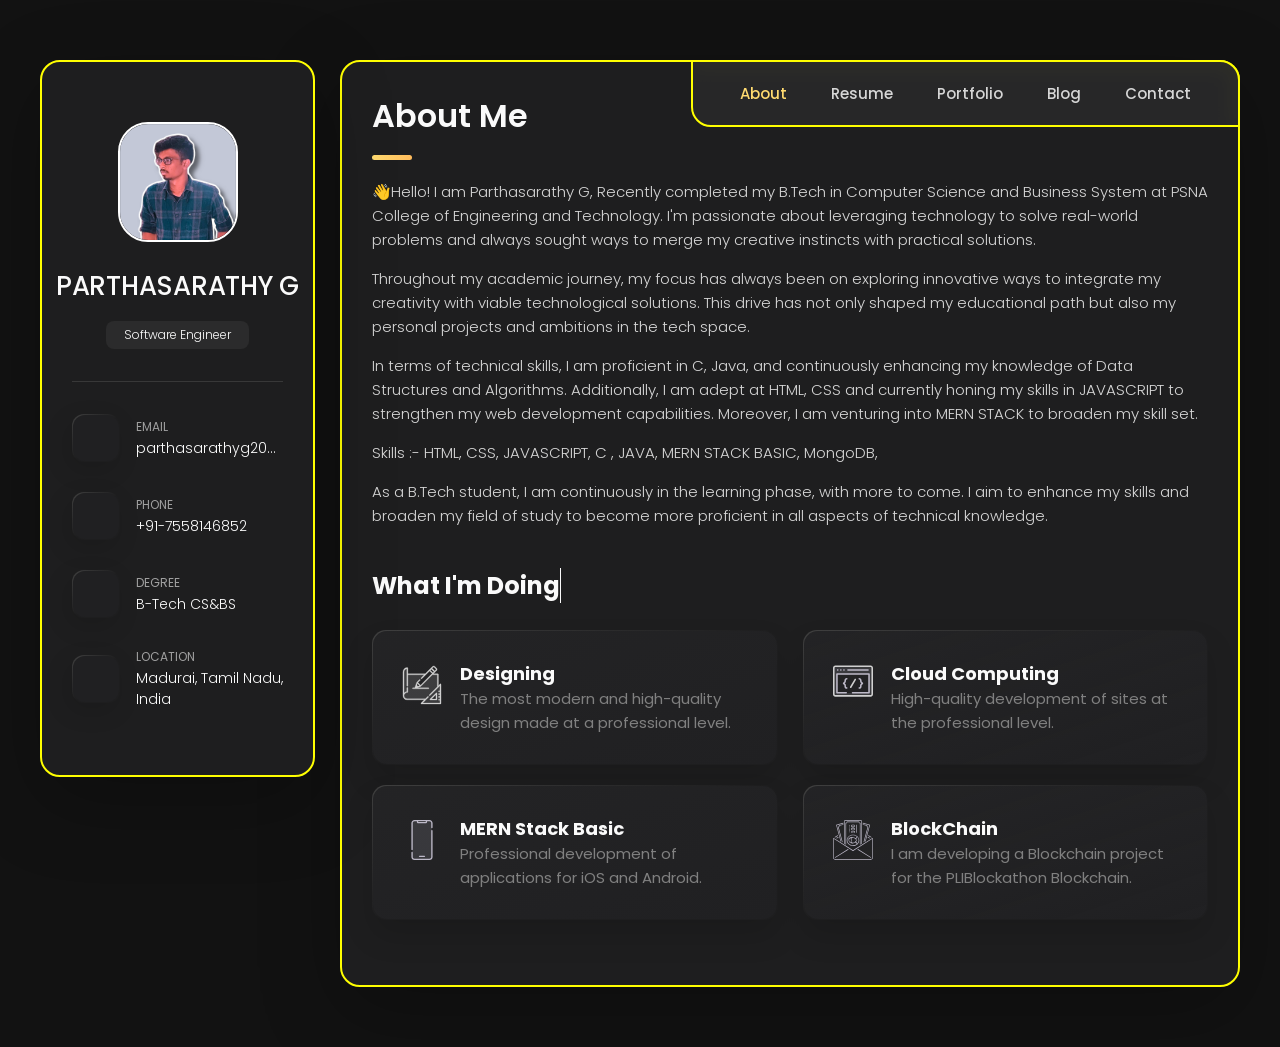
==== index.html @ e2be6410 "Update index.html" ====
<!DOCTYPE html>
<html lang="en">

<head>
  <meta charset="UTF-8">
  <meta name="description" content="This is my portfolia project.">
  <meta http-equiv="X-UA-Compatible" content="IE=edge">
  <meta name="keywords" content="portfolia, project, html project , css project">
  <meta name="viewport" content="width=device-width, initial-scale=1.0">
  <title>Personal Portfolio</title>

  <!--- favicon-->
  <link rel="shortcut icon" href="./assets/images/ticon.png" type="image/x-icon">


  <!--- custom css link-->
  <link rel="stylesheet" href="./assets/css/style.css">


  <!--- google font link-->
  <link rel="preconnect" href="https://fonts.googleapis.com">
  <link rel="preconnect" href="https://fonts.gstatic.com" crossorigin>
  <link href="https://fonts.googleapis.com/css2?family=Poppins:wght@300;400;500;600&display=swap" rel="stylesheet">
</head>

<body>

  <!--- #MAIN -->

  <main>

    <!--- #SIDEBAR -->


    <aside class="sidebar" data-sidebar>

      <div class="sidebar-info">

        <figure class="avatar-box">
          <img src="./assets/images/myimg.png" alt="SAEED ANWAR" style="width: 100%; height: 100%;" />
        </figure>



        <div class="info-content">
          <h1 class="name" title="Parthasarathy">PARTHASARATHY G</h1>

          <p class="title">Software Engineer</p>
        </div>

        <button class="info_more-btn" data-sidebar-btn>
          <span>Show Contacts</span>

          <ion-icon name="chevron-down"></ion-icon>
        </button>

      </div>

      <div class="sidebar-info_more">

        <div class="separator"></div>

        <ul class="contacts-list">

          <li class="contact-item">

            <div class="icon-box">
              <ion-icon name="mail-outline"></ion-icon>
            </div>

            <div class="contact-info">
              <p class="contact-title">Email</p>

              <a href="mailto:parthasarathyg2002@gmail.com" class="contact-link">parthasarathyg2002@gmail.com</a>
            </div>

          </li>

          <li class="contact-item">

            <div class="icon-box">
              <ion-icon name="phone-portrait-outline"></ion-icon>
            </div>

            <div class="contact-info">
              <p class="contact-title">Phone</p>

              <a href="tel:+91-7558146852" class="contact-link">+91-7558146852</a>
            </div>

          </li>

          <li class="contact-item">

            <div class="icon-box">
              <ion-icon name="newspaper-outline"></ion-icon>
            </div>

            <div class="contact-info">
              <p class="contact-title">Degree</p>

              <time>B-Tech CS&BS</time>
            </div>

          </li>

          <li class="contact-item">

            <div class="icon-box">
              <ion-icon name="location-outline"></ion-icon>
            </div>

            <div class="contact-info">
              <p class="contact-title">Location</p>

              <address>Madurai, Tamil Nadu, India</address>
            </div>

          </li>

        </ul>

        <div class="separator"></div>

        <ul class="social-list">

          <li class="social-item">
            <a href="https://www.linkedin.com/in/parthasarathy-g/" class="social-link">
              <ion-icon name="logo-linkedin"></ion-icon>
            </a>
          </li>

          <li class="social-item">
            <a href="https://github.com/parthasarathy27" class="social-link">
              <ion-icon name="logo-github"></ion-icon>
            </a>
          </li>

          <li class="social-item">
            <a href="https://www.cloudskillsboost.google/public_profiles/ad141ffd-eff0-4754-9cf2-efea3e2e43b2"
              class="social-link">
              <ion-icon name="logo-web-component"></ion-icon>
            </a>
          </li>

          <li class="social-item">
            <a href="https://www.salesforce.com/trailblazer/parthasarathy-g" class="social-link">
              <ion-icon name="cloud"></ion-icon>
            </a>
          </li>

          <li class="social-item">
            <a href="https://www.credly.com/users/parthasarathy.g/badges" class="social-link">
              <ion-icon name="logo-edge"></ion-icon>
            </a>
          </li>

        </ul>

      </div>

    </aside>


    <!--- #main-content-->

    <div class="main-content">


      <!--- #NAVBAR-->

      <nav class="navbar">

        <ul class="navbar-list">

          <li class="navbar-item">
            <button class="navbar-link  active" data-nav-link>About</button>
          </li>

          <li class="navbar-item">
            <button class="navbar-link" data-nav-link>Resume</button>
          </li>

          <li class="navbar-item">
            <button class="navbar-link" data-nav-link>Portfolio</button>
          </li>

          <li class="navbar-item">
            <button class="navbar-link" data-nav-link>Blog</button>
          </li>

          <li class="navbar-item">
            <button class="navbar-link" data-nav-link>Contact</button>
          </li>

        </ul>

      </nav>





      <!--- #ABOUT-->

      <article class="about  active" data-page="about">
        <header>
          <h2 class="h2 article-title">About me</h2>
        </header>

        <section class="about-text">
          <p>
            👋Hello! I am Parthasarathy G, Recently completed my B.Tech in Computer Science
             and Business System at PSNA College of Engineering and Technology. I'm passionate
             about leveraging technology to solve real-world problems and always sought ways
             to merge my creative instincts with practical solutions.
          </p>
          <p>
            Throughout my academic journey, my focus has always been on exploring innovative ways 
            to integrate my creativity with viable technological solutions. This drive has not only 
            shaped my educational path but also my personal projects and ambitions in the tech space.
          </p>

          <p>
            In terms of technical skills, I am proficient in C, Java, and continuously enhancing my knowledge
            of Data Structures and Algorithms. Additionally, I am adept at HTML, CSS and currently honing
            my skills in JAVASCRIPT to strengthen my web development capabilities. Moreover, I am venturing into
            MERN STACK to broaden my skill set.
          </p>

          <p>Skills :- HTML, CSS, JAVASCRIPT, C , JAVA, MERN STACK BASIC, MongoDB, </p>
          <p>
            As a B.Tech student, I am continuously in the learning phase, with more to come.
            I aim to enhance my skills and broaden my field of study to become more proficient in all
            aspects of technical knowledge.
          </p>
        </section>





        <!--- service -->

        <section class="service">

          <h3 class="h3 service-title">What i'm doing </h3>

          <ul class="service-list">

            <li class="service-item">

              <div class="service-icon-box">
                <img src="./assets/images/icon-design.svg
                " alt="design icon" width="40">
              </div>

              <div class="service-content-box">
                <h4 class="h4 service-item-title">Designing</h4>

                <p class="service-item-text">
                  The most modern and high-quality design made at a professional level.
                </p>
              </div>

            </li>

            <li class="service-item">

              <div class="service-icon-box">
                <img src="./assets/images/icon-dev.svg" alt="Web development icon" width="40">
              </div>

              <div class="service-content-box">
                <h4 class="h4 service-item-title">cloud computing</h4>

                <p class="service-item-text">
                  High-quality development of sites at the professional level.
                </p>
              </div>

            </li>

            <li class="service-item">

              <div class="service-icon-box">
                <img src="./assets/images/icon-app.svg" alt="mobile app icon" width="40">
              </div>

              <div class="service-content-box">
                <h4 class="h4 service-item-title">MERN Stack Basic</h4>

                <p class="service-item-text">
                  Professional development of applications for iOS and Android.
                </p>
              </div>

            </li>

            <li class="service-item">

              <div class="service-icon-box">
                <img src="./assets/images/icon-block.svg" alt="camera icon" width="40">
              </div>

              <div class="service-content-box">
                <h4 class="h4 service-item-title">BlockChain</h4>

                <p class="service-item-text">
                  I am developing a Blockchain project for the PLIBlockathon Blockchain.
                </p>
              </div>

            </li>

          </ul>

        </section>




        <!--- testimonials modal-->


        <div class="modal-container" data-modal-container>

          <div class="overlay" data-overlay></div>

          <section class="testimonials-modal">

            <button class="modal-close-btn" data-modal-close-btn>
              <ion-icon name="close-outline"></ion-icon>
            </button>

            <div class="modal-img-wrapper">
              <figure class="modal-avatar-box">
                <img src="./assets/images/avatar-1.png" alt="Daniel lewis" width="80" data-modal-img>
              </figure>

              <img src="./assets/images/icon-quote.svg" alt="quote icon">
            </div>

          </section>

        </div>

      </article>





      <!--- #RESUME-->

      <article class="resume" data-page="resume">

        <header>
          <h2 class="h2 article-title">Resume</h2>
        </header>

        <section class="timeline">

          <div class="title-wrapper">
            <div class="icon-box">
              <ion-icon name="book-outline"></ion-icon>
            </div>

            <h3 class="h3">Education</h3>
          </div>

          <ol class="timeline-list">

            <li class="timeline-item">

              <h4 class="h4 timeline-item-title">Class 10: &nbsp;TVS Sundharam Hr Sec School, Madurai</h4>

              <span>2017-2018</span>

              <p class="timeline-text">

              </p>

            </li>

            <li class="timeline-item">

              <h4 class="h4 timeline-item-title">Class 12: &nbsp;Sethupathi Hr Sec School, Madurai</h4>

              <span>2019-2020</span>

              <p class="timeline-text">

              </p>

            </li>

            <li class="timeline-item">

              <h4 class="h4 timeline-item-title">Graduation: &nbsp;PSNA College of Engineering and Technology, Dindigul
              </h4>

              <span>2020-2024</span>

              <p class="timeline-text">

              </p>

            </li>

          </ol>

        </section>





        <!--Skills-->
        <section class="skill">

          <h2 class="h2 skill-title">Skills :</h2>

          <ul class="skill-list">

            <li class="skill-item">

              <div class="skill-icon-box">
                <img src="./assets/images/html-logo.png
                " alt="html icon" width="40">
              </div>

              <div class="skill-content-box">
                <h4 class="h4 skill-item-title">HTML</h4>
              </div>

            </li>

            <li class="skill-item">

              <div class="skill-icon-box">
                <img src="./assets/images/css-logo.png" alt="css icon" width="40">
              </div>

              <div class="skill-content-box">
                <h4 class="h4 skill-item-title">CSS</h4>
              </div>

            </li>

            <li class="skill-item">

              <div class="skill-icon-box">
                <img src="./assets/images/javascript-logo.png" alt="javascript icon" width="40">
              </div>

              <div class="skill-content-box">
                <h4 class="h4 skill-item-title">JAVA SCRIPT</h4>
              </div>

            </li>

            <li class="skill-item">

              <div class="skill-icon-box">
                <img src="./assets/images/C-Logo.png" alt="c icon" width="40">
              </div>

              <div class="skill-content-box">
                <h4 class="h4 skill-item-title">C</h4>
              </div>

            </li>

            <li class="skill-item">

              <div class="skill-icon-box">
                <img src="./assets/images/MERN-STACK.png" alt="MERN icon" width="40">
              </div>

              <div class="skill-content-box">
                <h4 class="h4 skill-item-title">MERN STACK</h4>
              </div>

            </li>
            

            <li class="skill-item">

              <div class="skill-icon-box">
                <img src="./assets/images/google-cloud.png" alt="Google Cloud" width="40">
              </div>

              <div class="skill-content-box">
                <h4 class="h4 skill-item-title">Google Cloud</h4>
              </div>

            </li>

            <li class="skill-item">

              <div class="skill-icon-box">
                <img src="./assets/images/github.png" alt="GitHub icon" width="40">
              </div>

              <div class="skill-content-box">
                <h4 class="h4 skill-item-title">GitHub</h4>
              </div>

            </li>

            <li class="skill-item">

              <div class="skill-icon-box">
                <img src="./assets/images/Salesforce.png" alt="java icon" width="40">
              </div>

              <div class="skill-content-box">
                <h4 class="h4 skill-item-title">Salesforce</h4>
              </div>

            </li>

            <li class="skill-item">

              <div class="skill-icon-box">
                <img src="./assets/images/java-logo.png" alt="java icon" width="40">
              </div>

              <div class="skill-content-box">
                <h4 class="h4 skill-item-title">JAVA</h4>
              </div>

            </li>


            <li class="skill-item">

              <div class="skill-icon-box">
                <img src="./assets/images/bash.png" alt="Bash icon" width="40">
              </div>

              <div class="skill-content-box">
                <h4 class="h4 skill-item-title">Bash</h4>
              </div>

            </li>


            <li class="skill-item">

              <div class="skill-icon-box">
                <img src="./assets/images/linux.png" alt="Linux icon" width="40">
              </div>

              <div class="skill-content-box">
                <h4 class="h4 skill-item-title">Linux</h4>
              </div>

            </li>

            <li class="skill-item">

              <div class="skill-icon-box">
                <img src="./assets/images/mysql.png" alt="Mysql icon" width="40">
              </div>

              <div class="skill-content-box">
                <h4 class="h4 skill-item-title">My SQL</h4>
              </div>

            </li>

            <li class="skill-item">

              <div class="skill-icon-box">
                <img src="./assets/images/postman.png" alt="PostMan icon" width="40">
              </div>

              <div class="skill-content-box">
                <h4 class="h4 skill-item-title">Postman</h4>
              </div>

            </li>

            <li class="skill-item">

              <div class="skill-icon-box">
                <img src="./assets/images/canva.png" alt="Canva icon" width="40">
              </div>

              <div class="skill-content-box">
                <h4 class="h4 skill-item-title">Canva</h4>
              </div>

            </li>

          </ul>

        </section>
      </article>
      <!--code_with_Saeed_Anwar-->

      <!--- #PORTFOLIO-->

      <article class="portfolio" data-page="portfolio">

        <header>
          <h2 class="h2 article-title">Portfolio</h2>
        </header>

        <section class="projects">

          <ul class="filter-list">

            <li class="filter-item">
              <button class="active" data-filter-btn>All</button>
            </li>

            <li class="filter-item">
              <button data-filter-btn>Web design</button>
            </li>

            <li class="filter-item">
              <button data-filter-btn>Applications</button>
            </li>

            <li class="filter-item">
              <button data-filter-btn>Web development</button>
            </li>

          </ul>

          <div class="filter-select-box">

            <button class="filter-select" data-select>

              <div class="select-value" data-selecct-value>Select category</div>

              <div class="select-icon">
                <ion-icon name="chevron-down"></ion-icon>
              </div>

            </button>

            <ul class="select-list">

              <li class="select-item">
                <button data-select-item>All</button>
              </li>

              <li class="select-item">
                <button data-select-item>Web design</button>
              </li>

              <li class="select-item">
                <button data-select-item>Applications</button>
              </li>

              <li class="select-item">
                <button data-select-item>Web development</button>
              </li>

            </ul>

          </div>

          <ul class="project-list">

            <li class="project-item  active" data-filter-item data-category="web development">
              <a href="https://parthasarathy27.github.io/Ecommerce-Website/">

                <figure class="project-img">
                  <div class="project-item-icon-box">
                    <ion-icon name="eye-outline"></ion-icon>
                  </div>

                  <img src="./assets/images/project-1.png" alt="e-commerce" loading="lazy">
                </figure>

                <h3 class="project-title">E-Commerce Website</h3>

                <p class="project-category">Web development</p>

              </a>
            </li>

            <li class="project-item  active" data-filter-item data-category="web development">
              <a href="https://sukuna.neocities.org/Books_adding_webside/">

                <figure class="project-img">
                  <div class="project-item-icon-box">
                    <ion-icon name="eye-outline"></ion-icon>
                  </div>

                  <img src="./assets/images/project-2.png" alt="orizon" loading="lazy">
                </figure>

                <h3 class="project-title">Bookify</h3>

                <p class="project-category">Web development</p>

              </a>
            </li>

            <li class="project-item  active" data-filter-item data-category="web design">
              <a href="#">

                <figure class="project-img">
                  <div class="project-item-icon-box">
                    <ion-icon name="eye-outline"></ion-icon>
                  </div>

                  <img src="./assets/images/project-3.jpg" alt="fundo" loading="lazy">
                </figure>

                <h3 class="project-title">Fundo</h3>

                <p class="project-category">Web design</p>

              </a>
            </li>

            <li class="project-item  active" data-filter-item data-category="applications">
              <a href="https://github.com/parthasarathy27/PLI-Blockathon">

                <figure class="project-img">
                  <div class="project-item-icon-box">
                    <ion-icon name="eye-outline"></ion-icon>
                  </div>

                  <img src="./assets/images/project-4.png" alt="brawlhalla" loading="lazy">
                </figure>

                <h3 class="project-title">Student Reward System using NFTS</h3>

                <p class="project-category">Applications</p>

              </a>
            </li>

            <li class="project-item  active" data-filter-item data-category="web design">
              <a href="#">

                <figure class="project-img">
                  <div class="project-item-icon-box">
                    <ion-icon name="eye-outline"></ion-icon>
                  </div>

                  <img src="./assets/images/project-5.png" alt="dsm." loading="lazy">
                </figure>

                <h3 class="project-title">DSM.</h3>

                <p class="project-category">Web design</p>

              </a>
            </li>

            <li class="project-item  active" data-filter-item data-category="web design">
              <a href="#">

                <figure class="project-img">
                  <div class="project-item-icon-box">
                    <ion-icon name="eye-outline"></ion-icon>
                  </div>

                  <img src="./assets/images/project-6.png" alt="metaspark" loading="lazy">
                </figure>

                <h3 class="project-title">MetaSpark</h3>

                <p class="project-category">Web design</p>

              </a>
            </li>

            <li class="project-item  active" data-filter-item data-category="web development">
              <a href="https://octanet-march-jet.vercel.app/Landing%20-%20page/index.html">

                <figure class="project-img">
                  <div class="project-item-icon-box">
                    <ion-icon name="eye-outline"></ion-icon>
                  </div>

                  <img src="./assets/images/project-7.png" alt="summary" loading="lazy">
                </figure>

                <h3 class="project-title">Journeyzen</h3>

                <p class="project-category">Web development</p>

              </a>
            </li>

            <li class="project-item  active" data-filter-item data-category="applications">
              <a href="https://github.com/parthasarathy27/Notes-Taking-App">

                <figure class="project-img">
                  <div class="project-item-icon-box">
                    <ion-icon name="eye-outline"></ion-icon>
                  </div>

                  <img src="./assets/images/project-8.jpg" alt="task manager" loading="lazy">
                </figure>

                <h3 class="project-title">Notes-Taking-App</h3>

                <p class="project-category">Applications</p>

              </a>
            </li>

            <li class="project-item  active" data-filter-item data-category="web development">
              <a href="#">

                <figure class="project-img">
                  <div class="project-item-icon-box">
                    <ion-icon name="eye-outline"></ion-icon>
                  </div>

                  <img src="./assets/images/project-9.png" alt="arrival" loading="lazy">
                </figure>

                <h3 class="project-title">Arrival</h3>

                <p class="project-category">Web development</p>

              </a>
            </li>

          </ul>

        </section>

      </article>


      <!--code_with_Saeed_Anwar-->



      <!--- #BLOG-->

      <article class="blog" data-page="blog">

        <header>
          <h2 class="h2 article-title">Blog</h2>
        </header>

        <section class="blog-posts">

          <ul class="blog-posts-list">

            <li class="blog-post-item">
              <a href="https://www.linkedin.com/posts/parthasarathy-g_googlecloudready-cloud-google-activity-6810858727747543040-AtRh?utm_source=share&utm_medium=member_desktop">

                <figure class="blog-banner-box">
                  <img src="./assets/images/blog-1.jpg" alt="Google Cloud Ready facilitator program" loading="lazy">
                </figure>

                <div class="blog-content">

                  <div class="blog-meta">
                    <p class="blog-category">Qwiklabs</p>

                    <span class="dot"></span>

                    <time datetime="2024-02-23">May 24, 2021</time>
                  </div>

                  <h3 class="h3 blog-item-title">Google Cloud Ready facilitator program</h3>

                  <p class="blog-text">
                    Completed the Google Cloud Ready facilitator program, mastering cloud infrastructure, 
                    cloud-native application development, and big data/machine learning tracks. Grateful for 
                    the invaluable guidance and hands-on experience on Qwiklabs. Excited to leverage these 
                    skills in the dynamic field of cloud computing.
                  </p>

                </div>

              </a>
            </li>

            <li class="blog-post-item">
              <a href="https://www.linkedin.com/posts/parthasarathy-g_teamabrdefenders-team-technology-activity-6979466575976308736-algr?utm_source=share&utm_medium=member_desktop">

                <figure class="blog-banner-box">
                  <img src="./assets/images/blog-2.jfif" alt="PLI BLOCKATHON INDIA' 22" loading="lazy">
                </figure>

                <div class="blog-content">

                  <div class="blog-meta">
                    <p class="blog-category">Hackathon</p>

                    <span class="dot"></span>

                    <time datetime="2024-02-23">Sep 22&23, 2022</time>
                  </div>

                  <h3 class="h3 blog-item-title">PLI BLOCKATHON INDIA' 22</h3>

                  <p class="blog-text">
                    Excited to share our journey at PLI BLOCKATHON INDIA '22! Team Defenders 
                    from PSNA College of Engineering and Technology made it to the finals, 
                    showcasing innovation and resilience. With 36 hours of non-stop coding at 
                    Sathyabama University, Chennai, we delved deep into technology, learning, 
                    and teamwork. A memorable experience indeed!
                  </p>

                </div>

              </a>
            </li>

            <li class="blog-post-item">
              <a href="https://www.holopin.io/hacktoberfest2023/hall/@partha_sarathy_76">

                <figure class="blog-banner-box">
                  <img src="./assets/images/blog-3.jfif" alt="Hacktoberfest 2022 & 2023" loading="lazy">
                </figure>

                <div class="blog-content">

                  <div class="blog-meta">
                    <p class="blog-category">OpenSource Contribution</p>

                    <span class="dot"></span>

                    <time datetime="2024-02-24">oct 2022 & 2023</time>
                  </div>

                  <h3 class="h3 blog-item-title">Hacktoberfest 2022 & 2023</h3>

                  <p class="blog-text">
                    Exciting update: Completed Hacktoberfest 2023 with 4 accepted PRs! Delighted to 
                    contribute to open source and have a tree planted in my name. Grateful for the 
                    learning journey and support from the community. Let's keep coding for a brighter 
                    future! Check out my Holopin link for details.
                  </p>

                </div>

              </a>
            </li>

            <li class="blog-post-item">
              <a href="https://www.linkedin.com/posts/parthasarathy-g_devfest2022-devfest2022-devfestmadurai22-activity-7002206982283694080-lkye?utm_source=share&utm_medium=member_desktop">

                <figure class="blog-banner-box">
                  <img src="./assets/images/blog-4.png" alt="Google Devfest Madurai 2022" loading="lazy">
                </figure>

                <div class="blog-content">

                  <div class="blog-meta">
                    <p class="blog-category">GDG Madurai Event</p>

                    <span class="dot"></span>

                    <time datetime="2024-02-25">Nov 26, 2022</time>
                  </div>

                  <h3 class="h3 blog-item-title">Google Devfest Madurai 2022</h3>

                  <p class="blog-text">
                    Reflecting on Google Devfest Madurai 2022: A day filled with learning 
                    about Cloud Technologies and gaining valuable experience. Enjoyed the informative 
                    sessions organized by GDG Madurai. Thank you to all googledevs and gdgmadurai.
                  </p>

                </div>

              </a>
            </li>

            <li class="blog-post-item">
              <a href="#">

                <figure class="blog-banner-box">
                  <img src="./assets/images/blog-6.jpg" alt="Adobe Express Ambassador (student)" loading="lazy">
                </figure>

                <div class="blog-content">

                  <div class="blog-meta">
                    <p class="blog-category">Ambassador</p>

                    <span class="dot"></span>

                    <time datetime="2024-02-27">Dec 23, 2022</time>
                  </div>

                  <h3 class="h3 blog-item-title">Adobe Express Ambassador (student)</h3>

                  <p class="blog-text">
                    Exciting news! I've joined the Adobe Creative Cloud Express ambassador program. Ready to 
                    embark on a journey of creativity and collaboration. From getting oriented to discovering 
                    creative challenges and getting social, it's all about exploring and growing together. 
                    Thanks, Adobe Creative Cloud Express Ambassador Team for this opportunity!
                  </p>

                </div>

              </a>
            </li>

            <li class="blog-post-item">
              <a href="https://www.linkedin.com/posts/parthasarathy-g_the-sky-is-not-the-limit-activity-7060251395051982848-ko0G?utm_source=share&utm_medium=member_desktop">

                <figure class="blog-banner-box">
                  <img src="./assets/images/blog-5.jpeg" alt="LMES Summer Camp" loading="lazy">
                </figure>

                <div class="blog-content">

                  <div class="blog-meta">
                    <p class="blog-category">volunteered</p>

                    <span class="dot"></span>

                    <time datetime="2024-02-26">Apr 30, 2023</time>
                  </div>

                  <h3 class="h3 blog-item-title">LMES Summer Camp</h3>

                  <p class="blog-text">
                    Empowering the Next Generation: Volunteered at LMES Summer Camp, 
                    teaching aerodynamics with innovative kits. Witnessed students' 
                    enthusiasm and curiosity beyond textbooks. Gratitude to LMES Academy
                    and Chitti for the rewarding opportunity to inspire young minds through 
                    hands-on learning experiences.
                  </p>

                </div>

              </a>
            </li>

          </ul>

        </section>

      </article>



      <!--- #CONTACT-->

      <article class="contact" data-page="contact">

        <header>
          <h2 class="h2 article-title">Contact</h2>
        </header>

        <section class="mapbox" data-mapbox>
          <figure>
            <iframe
              src="https://www.google.com/maps/embed?pb=!1m18!1m12!1m3!1d125766.13086986687!2d78.04042108625801!3d9.917995902965114!2m3!1f0!2f0!3f0!3m2!1i1024!2i768!4f13.1!3m3!1m2!1s0x3b00c582b1189633%3A0xdc955b7264f63933!2sMadurai%2C%20Tamil%20Nadu!5e0!3m2!1sen!2sin!4v1711783553538!5m2!1sen!2sin"
              width="600" height="450" style="border:0;" allowfullscreen="" loading="lazy"
              referrerpolicy="no-referrer-when-downgrade"></iframe>
        </section>

        <section class="contact-form">

          <h3 class="h3 form-title">Contact Form</h3>

          <form action="#" class="form" data-form>

            <div class="input-wrapper">
              <input type="text" name="fullname" class="form-input" placeholder="Full name" required data-form-input>

              <input type="email" name="email" class="form-input" placeholder="Email address" required data-form-input>
            </div>

            <textarea name="message" class="form-input" placeholder="Your Message" required data-form-input></textarea>

            <button class="form-btn" type="submit" disabled data-form-btn>
              <ion-icon name="paper-plane"></ion-icon>
              <span>Send Message</span>
            </button>

          </form>

        </section>

      </article>

    </div>

  </main>






  <!--- custom js link-->
  <script src="./assets/js/script.js"></script>

  <!--- ionicon link-->
  <script type="module" src="https://unpkg.com/ionicons@5.5.2/dist/ionicons/ionicons.esm.js"></script>
  <script nomodule src="https://unpkg.com/ionicons@5.5.2/dist/ionicons/ionicons.js"></script>

</body>

</html>
---- assets/css/style.css ----
/*-----------------------------------*\
  #style.css
\*-----------------------------------*/


/**
 * copyright 2024 @parthasarathy27
 */





/*-----------------------------------*\
  #CUSTOM PROPERTY
\*-----------------------------------*/

:root {

    /**
     * colors
     */
  
    /* gradient */
  
    --bg-gradient-onyx: linear-gradient(
      to bottom right, 
      hsl(240, 1%, 25%) 3%, 
      hsl(0, 0%, 19%) 97%
    );
    --bg-gradient-jet: linear-gradient(
      to bottom right, 
      hsla(240, 1%, 18%, 0.251) 0%, 
      hsla(240, 2%, 11%, 0) 100%
    ), hsl(240, 2%, 13%);
    --bg-gradient-yellow-1: linear-gradient(
      to bottom right, 
      hsl(45, 100%, 71%) 0%, 
      hsla(36, 100%, 69%, 0) 50%
    );
    --bg-gradient-yellow-2: linear-gradient(
      135deg, 
      hsla(45, 100%, 71%, 0.251) 0%, 
      hsla(35, 100%, 68%, 0) 59.86%
    ), hsl(240, 2%, 13%);
    --border-gradient-onyx: linear-gradient(
      to bottom right, 
      hsl(0, 0%, 25%) 0%, 
      hsla(0, 0%, 25%, 0) 50%
    );
    --text-gradient-yellow: linear-gradient(
      to right, 
      hsl(45, 100%, 72%), 
      hsl(35, 100%, 68%)
    );
  
    /* solid */
  
    --jet: hsl(0, 0%, 22%);
    --onyx: hsl(240, 1%, 17%);
    --eerie-black-1: hsl(240, 2%, 13%);
    --eerie-black-2: hsl(240, 2%, 12%);
    --smoky-black: hsl(0, 0%, 7%);
    --white-1: hsl(0, 0%, 100%);
    --white-2: hsl(0, 0%, 98%);
    --orange-yellow-crayola: hsl(45, 100%, 72%);
    --vegas-gold: hsl(45, 54%, 58%);
    --light-gray: hsl(0, 0%, 84%);
    --light-gray-70: hsla(0, 0%, 84%, 0.7);
    --bittersweet-shimmer: hsl(0, 43%, 51%);
  
    /**
     * typography
     */
  
    /* font-family */
    --ff-poppins: 'Poppins', sans-serif;
  
    /* font-size */
    --fs-1: 24px;
    --fs-2: 18px;
    --fs-3: 17px;
    --fs-4: 16px;
    --fs-5: 15px;
    --fs-6: 14px;
    --fs-7: 13px;
    --fs-8: 11px;
  
    /* font-weight */
    --fw-300: 300;
    --fw-400: 400;
    --fw-500: 500;
    --fw-600: 600;
  
    /**
     * shadow
     */
    
    --shadow-1: -4px 8px 24px hsla(0, 0%, 0%, 0.25);
    --shadow-2: 0 16px 30px hsla(0, 0%, 0%, 0.25);
    --shadow-3: 0 16px 40px hsla(0, 0%, 0%, 0.25);
    --shadow-4: 0 25px 50px hsla(0, 0%, 0%, 0.15);
    --shadow-5: 0 24px 80px hsla(0, 0%, 0%, 0.25);
  
    /**
     * transition
     */
  
    --transition-1: 0.25s ease;
    --transition-2: 0.5s ease-in-out;
  
  }
  
  
  
  
  
  /*-----------------------------------*\
    #RESET
  \*-----------------------------------*/
  
  *, *::before, *::after {
    margin: 0;
    padding: 0;
    box-sizing: border-box;
  }
  
  a { text-decoration: none; }
  
  li { list-style: none; }
  
  img, ion-icon, a, button, time, span { display: block; }
  
  button {
    font: inherit;
    background: none;
    border: none;
    text-align: left;
    cursor: pointer;
  }
  
  input, textarea {
    display: block;
    width: 100%;
    background: none;
    font: inherit;
  }
  
  ::selection {
    background: var(--orange-yellow-crayola);
    color: var(--smoky-black);
  }
  
  :focus { outline-color: var(--orange-yellow-crayola); }
  
  html { font-family: var(--ff-poppins); }
  
  body { background: var(--smoky-black); }
  
  
  
  
  
  /*-----------------------------------*\
    #REUSED STYLE
  \*-----------------------------------*/
  
  .sidebar,
  article {
    background: var(--eerie-black-2);
    border: 2px solid yellow;
    border-radius: 20px;
    padding: 15px;
    box-shadow: var(--shadow-1);
    z-index: 1;
  }
  
  .separator {
    width: 100%;
    height: 1px;
    background: var(--jet);
    margin: 16px 0;
  }

  /*icon box starts*/
  .icon-box {
    position: relative;
    background: var(--border-gradient-onyx);
    width: 30px;
    height: 30px;
    border-radius: 8px;
    display: flex;
    justify-content: center;
    align-items: center;
    font-size: 16px;
    color: var(--orange-yellow-crayola);
    box-shadow: var(--shadow-1);
    z-index: 1;
    transition: box-shadow 0.3s ease; /* Adding transition for smooth box-shadow effect */
}

.icon-box::before {
    content: "";
    position: absolute;
    inset: 1px;
    background: var(--eerie-black-1);
    border-radius: inherit;
    z-index: -1;
}

.icon-box ion-icon { --ionicon-stroke-width: 35px; }

.icon-box:hover {
    box-shadow: 0 0 10px yellow; /* Add light hovering effect */
    animation: shake 0.5s ease; /* Apply shaking animation on hover */
}

@keyframes shake {
    0% { transform: translateX(0); }
    25% { transform: translateX(-2px); }
    50% { transform: translateX(2px); }
    75% { transform: translateX(-2px); }
    100% { transform: translateX(0); }
}
/*icons box finish*/

  
  article { display: none; }
  
  article.active {
    display: block;
    animation: fade 0.5s ease backwards;
  }
  
  @keyframes fade {
    0% { opacity: 0; }
    100% { opacity: 1; }
  }
  
  .h2,
  .h3,
  .h4,
  .h5 {
    color: var(--white-2);
    text-transform: capitalize;
  }
  
  .h2 { font-size: var(--fs-1); }
  
  .h3 { font-size: var(--fs-2); }
  
  .h4 { font-size: var(--fs-4); }
  
  .h5 {
    font-size: var(--fs-7);
    font-weight: var(--fw-500);
  }
  
  .article-title {
    position: relative;
    padding-bottom: 7px;
  }
  
  .article-title::after {
    content: "";
    position: absolute;
    bottom: 0;
    left: 0;
    width: 30px;
    height: 3px;
    background: var(--text-gradient-yellow);
    border-radius: 3px;
  }
  
  .has-scrollbar::-webkit-scrollbar {
    width: 5px; /* for vertical scrollbar */
    height: 5px; /* for horizontal scrollbar */
  }
  
  .has-scrollbar::-webkit-scrollbar-track {
    background: var(--onyx);
    border-radius: 5px;
  }
  
  .has-scrollbar::-webkit-scrollbar-thumb {
    background: var(--orange-yellow-crayola);
    border-radius: 5px;
  }
  
  .has-scrollbar::-webkit-scrollbar-button { width: 20px; }
  
  .content-card {
    position: relative;
    background: var(--border-gradient-onyx);
    padding: 15px;
    padding-top: 45px;
    border-radius: 14px;
    box-shadow: var(--shadow-2);
    cursor: pointer;
    z-index: 1;
  }
  
  .content-card::before {
    content: "";
    position: absolute;
    inset: 1px;
    background: var(--bg-gradient-jet);
    border-radius: inherit;
    z-index: -1;
  }
  
  
  
  
  
  /*-----------------------------------*\
    #MAIN
  \*-----------------------------------*/
  
  main {
    margin: 15px 12px;
    margin-bottom: 75px;
    min-width: 259px;
  }
  
  
  
  
/*-----------------------------------*\
    #SIDEBAR
  \*-----------------------------------*/
  .sidebar {
    margin-bottom: 15px;
    max-height: 150px;
    overflow: hidden;
    transition: var(--transition-2);
    border: 2px solid yellow; /* Set border color */
}

.sidebar.active { max-height: 500px; }

.sidebar-info {
    position: relative;
    display: flex;
    justify-content: flex-start;
    align-items: center;
    gap: 15px;
}

.avatar-box {
    position: relative;
    width: 120px; /* Adjusted width */
    height: 120px; /* Adjusted height */
    border-radius: 50%;
    overflow: hidden;
    border: 2px solid white; /* white border */
    transition: transform 0.3s ease, box-shadow 0.3s ease; /* Adding transition */
}

.avatar-box:hover {
    transform: scale(1.05); /* Zoom in on hover */
    box-shadow: 0 0 10px yellow; /* Add light hovering effect */
}

.info-content .name {
    color: var(--white-2);
    font-size: var(--fs-3);
    font-weight: var(--fw-500);
    letter-spacing: -0.25px;
    margin-bottom: 10px;
    transition: transform 0.3s ease, color 0.3s ease; /* Adding transition */
}

.info-content .name:hover {
    color: #e6d137; /* Change color to yellow on hover */
    transform: scale(1.1); /* Zoom in on hover */
}

.info-content .title {
    color: var(--white-1);
    background: var(--onyx);
    font-size: var(--fs-8);
    font-weight: var(--fw-300);
    width: max-content;
    padding: 3px 12px;
    border-radius: 8px;
    transition: transform 0.3s ease, box-shadow 0.3s ease; /* Adding transition */
}

.info-content .title:hover {
    transform: scale(1.05); /* Zoom in on hover */
    box-shadow: 0 0 10px yellow; /* Add light hovering effect */
}

.info_more-btn {
    position: absolute;
    top: -15px;
    right: -15px;
    border-radius: 0 15px;
    font-size: 13px;
    color: var(--orange-yellow-crayola);
    background: var(--border-gradient-onyx);
    padding: 10px;
    box-shadow: var(--shadow-2);
    transition: var(--transition-1);
    z-index: 1;
}

.info_more-btn::before {
    content: "";
    position: absolute;
    inset: 1px;
    border-radius: inherit;
    background: var(--bg-gradient-jet);
    transition: var(--transition-1);
    z-index: -1;
}

.info_more-btn:hover,
.info_more-btn:focus { background: var(--bg-gradient-yellow-1); }

.info_more-btn:hover::before,
.info_more-btn:focus::before { background: var(--bg-gradient-yellow-2); }

.info_more-btn span { display: none; }

.sidebar-info_more {
    opacity: 0;
    visibility: hidden;
    transition: var(--transition-2);
}

.sidebar.active .sidebar-info_more {
    opacity: 1;
    visibility: visible;
}

/*section for contact lists started*/
.contacts-list {
    display: grid;
    grid-template-columns: 1fr;
    gap: 16px;
}

.contact-item {
    min-width: 100%;
    display: flex;
    align-items: center;
    gap: 16px;
    transition: transform 0.3s ease; /* Adding transition for smooth zoom effect */
}

.contact-item:hover {
    transform: scale(1.05); /* Zoom in on hover */
}

.contact-info {
    max-width: calc(100% - 46px);
    width: calc(100% - 46px);
}

.contact-title {
    color: var(--light-gray-70);
    font-size: var(--fs-8);
    text-transform: uppercase;
    margin-bottom: 2px;
}

.contact-info .contact-link,
.contact-info time,
.contact-info address {
    color: var(--white-2);
    font-size: var(--fs-7);
}

.contact-info address {
    font-style: normal;
}

/*section for contact lists ends*/


/*section for social lists started*/
  
.social-list {
  display: flex;
  justify-content: flex-start;
  align-items: center;
  gap: 15px;
  padding-bottom: 4px;
  padding-left: 7px;
}

.social-item .social-link {
  color: var(--light-gray-70);
  font-size: 18px;
  transition: transform 0.3s ease, box-shadow 0.3s ease; /* Adding transition for smooth hover effect */
}

.social-item .social-link:hover {
  color: var(--light-gray); /* Change color on hover */
  transform: scale(1.1); /* Zoom in slightly on hover */
  box-shadow: 0 0 10px yellow; /* Add light hovering effect */
}

/*section for social lists ends*/

  
  
  
  /*-----------------------------------*\
    #NAVBAR
  \*-----------------------------------*/
  
.navbar {
  position: fixed;
  bottom: 0;
  left: 0;
  width: 100%;
  background: hsla(240, 1%, 17%, 0.75);
  backdrop-filter: blur(10px);
  border: 2px solid yellow;
  border-radius: 12px 12px 0 0;
  box-shadow: var(--shadow-2);
  z-index: 5;
}

.navbar-list {
  display: flex;
  flex-wrap: wrap;
  justify-content: center;
  align-items: center;
  padding: 0 10px;
}

.navbar-link {
  color: var(--light-gray);
  font-size: var(--fs-8);
  padding: 20px 7px;
  transition: color var(--transition-1);
}

.navbar-link:hover,
.navbar-link:focus { color: var(--light-gray-70); }

.navbar-link.active { color: var(--orange-yellow-crayola); }
  
  
  
  
  
  
  /*-----------------------------------*\
    #ABOUT
  \*-----------------------------------*/
  

  .about-text {
    color: var(--light-gray);
    font-size: var(--fs-6);
    font-weight: var(--fw-300);
    line-height: 1.6;
  }
  .about-text p { margin-bottom: 15px; }
  
  
  /**
   * #service 
   */
  
   .service { margin-bottom: 35px; }
   
   .service-title { 
    margin-bottom: 20px;
    border-right: 0.08em solid;
    width:auto;
    display: inline-block;
    overflow: hidden;
    white-space: nowrap;
    animation:
              typing 3s steps(13),
              cursor .4s step-end infinite alternate;
  }

   .service-list {
     display: grid;
     grid-template-columns: 1fr;
     gap: 20px;
   }
   
   .service-item {
     position: relative;
     background: var(--border-gradient-onyx);
     padding: 20px;
     border-radius: 14px;
     box-shadow: var(--shadow-2);
     z-index: 1;
     transition: transform 0.3s ease, box-shadow 0.3s ease; /* Add transition for smooth hover effect */
   }
   
   .service-item:hover {
     transform: translateY(-5px); /* Move the element up slightly on hover */
     box-shadow: 0 0 10px yellow; /* Add light hovering effect */
   }
   
   .service-item::before {
     content: "";
     position: absolute;
     inset: 1px;
     background: var(--bg-gradient-jet);
     border-radius: inherit;
     z-index: -1;
   }
   
   .service-icon-box { 
     margin-bottom: 10px;
     position: relative; /* Ensure the parent element has relative positioning for the absolute positioning of the image */
   }
   
   .service-icon-box img { 
     margin: auto; 
     transition: transform 0.3s ease; /* Add transition for smooth animation */
   }
   
   /* Define @keyframes for shaky effect */
   @keyframes shaky {
     0% { transform: rotate(0deg); }
     25% { transform: rotate(5deg); }
     50% { transform: rotate(-5deg); }
     75% { transform: rotate(3deg); }
     100% { transform: rotate(0deg); }
   }
   
   /* Apply shaky animation on hover */
   .service-icon-box:hover img {
     animation: shaky 0.5s ease; /* Apply the shaky animation on hover */
   }
   
   /* Keep text color white */
   .service-item-text {
     color: grey;
     font-size: var(--fs-6);
     font-weight: var(--fw-3);
     line-height: 1.6;
   }
   
  
  
  /**
   * #testimonials 
   */
  
  .testimonials { margin-bottom: 30px; }
  
  .testimonials-title { margin-bottom: 20px; }
  
  .testimonials-list {
    display: flex;
    justify-content: flex-start;
    align-items: flex-start;
    gap: 15px;
    margin: 0 -15px;
    padding: 25px 15px;
    padding-bottom: 35px;
    overflow-x: auto;
    scroll-behavior: smooth;
    overscroll-behavior-inline: contain;
    scroll-snap-type: inline mandatory;
  }
  
  .testimonials-item {
    min-width: 100%;
    scroll-snap-align: center;
  }
  .content-card{
      position: relative;
      background: var(--border-gradient-onyx);
      padding: 50px;
      border-radius: 14px;
      box-shadow: var(--shadow-2);
      z-index: 1;
      transition: transform 0.3s ease, box-shadow 0.3s ease; /* Add transition for smooth hover effect */
    }
    
    .content-card:hover {
      transform: translateY(-5px); /* Move the element up slightly on hover */
      box-shadow: 0 0 10px yellow; /* Add light hovering effect */
    }
    
    .content-card::before {
      content: "";
      position: absolute;
      inset: 1px;
      background: var(--bg-gradient-jet);
      border-radius: inherit;
      z-index: -1;
    }

  
    .testimonials-avatar-box {
      position: absolute;
      top: 0;
      left: 0;
      transform: translate(15px, -25px);
      background: var(--bg-gradient-onyx);
      border-radius: 14px;
      box-shadow: var(--shadow-1);
      transition: box-shadow 0.3s ease; /* Add transition for smooth hover effect */
    }
    
    /* Add hover effect */
    .testimonials-avatar-box:hover {
      box-shadow: 0 0 10px yellow; /* Add yellow shadow on hover */
    }
    
  
  .testimonials-item-title {
    margin-bottom: 7px;
  }
  
  /* Add hover effect */
  .testimonials-item-title:hover {
    text-shadow: 0 0 5px yellow; /* Add yellow shadow on hover */
  }
  
  
  .testimonials-text {
    color: var(--light-gray);
    font-size: var(--fs-6);
    font-weight: var(--fw-300);
    line-height: 1.6;
    display: -webkit-box;
    line-clamp: 4;
    -webkit-line-clamp: 4;
    -webkit-box-orient: vertical;
    overflow: hidden;
  }
  
  
  /**
   * #testimonials-modal
   */
  
  .modal-container {
    position: fixed;
    top: 0;
    left: 0;
    width: 100%;
    height: 100%;
    display: flex;
    justify-content: center;
    align-items: center;
    overflow-y: auto;
    overscroll-behavior: contain;
    z-index: 20;
    pointer-events: none;
    visibility: hidden;
  }
  
  .modal-container::-webkit-scrollbar { display: none; }
  
  .modal-container.active {
    pointer-events: all;
    visibility: visible;
  }
  
  .overlay {
    position: fixed;
    top: 0;
    left: 0;
    width: 100%;
    height: 100vh;
    background: hsl(0, 0%, 5%);
    opacity: 0;
    visibility: hidden;
    pointer-events: none;
    z-index: 1;
    transition: var(--transition-1);
  }
  
  .overlay.active {
    opacity: 0.8;
    visibility: visible;
    pointer-events: all;
  }
  
  .testimonials-modal {
    background: var(--eerie-black-2);
    position: relative;
    padding: 15px;
    margin: 15px 12px;
    border: 1px solid var(--jet);
    border-radius: 14px;
    box-shadow: var(--shadow-5);
    transform: scale(1.2);
    opacity: 0;
    transition: var(--transition-1);
    z-index: 2;
  }
  
  .modal-container.active .testimonials-modal {
    transform: scale(1);
    opacity: 1;
  }
  
  .modal-close-btn {
    position: absolute;
    top: 15px;
    right: 15px;
    background: var(--onyx);
    border-radius: 8px;
    width: 32px;
    height: 32px;
    display: flex;
    justify-content: center;
    align-items: center;
    color: var(--white-2);
    font-size: 18px;
    opacity: 0.7;
  }
  
  .modal-close-btn:hover,
  .modal-close-btn:focus { opacity: 1; }
  
  .modal-close-btn ion-icon { --ionicon-stroke-width: 50px; }
  
  .modal-avatar-box {
    background: var(--bg-gradient-onyx);
    width: max-content;
    border-radius: 14px;
    margin-bottom: 15px;
    box-shadow: var(--shadow-2);
  }
  
  .modal-img-wrapper > img { display: none; }
  
  .modal-title { margin-bottom: 4px; }
  
  .modal-content time {
    font-size: var(--fs-6);
    color: var(--light-gray-70);
    font-weight: var(--fw-300);
    margin-bottom: 10px;
  }
  
  .modal-content p {
    color: var(--light-gray);
    font-size: var(--fs-6);
    font-weight: var(--fw-300);
    line-height: 1.6;
  }
  
  
  /**
   * #clients 
   */
  
  .clients { margin-bottom: 15px; }
  
  .clients-list {
    display: flex;
    justify-content: flex-start;
    align-items: flex-start;
    gap: 15px;
    margin: 0 -15px;
    padding: 25px;
    padding-bottom: 25px;
    overflow-x: auto;
    scroll-behavior: smooth;
    overscroll-behavior-inline: contain;
    scroll-snap-type: inline mandatory;
    scroll-padding-inline: 25px;
  }
  
  .clients-item {
    min-width: 50%;
    scroll-snap-align: start;
  }
  
  .clients-item img {
    width: 100%;
    filter: grayscale(1);
    transition: var(--transition-1);
  }
  
  .clients-item img:hover { filter: grayscale(0); }
  


  /*-----------------------------------*\
    #RESUME
  \*-----------------------------------*/
  
  .article-title { margin-bottom: 30px; }
  
  
  /**
   * education 
   */
  
  .timeline { margin-bottom: 30px; }
  
  .timeline .title-wrapper {
    display: flex;
    align-items: center;
    gap: 15px;
    margin-bottom: 25px;
  }
  
  .timeline-list {
    font-size: var(--fs-6);
    margin-left: 45px;
  }
  
  .timeline-item { position: relative; }
  
  .timeline-item:not(:last-child) { margin-bottom: 20px; }
  
  .timeline-item-title {
    font-size: var(--fs-6);
    line-height: 1.3;
    margin-bottom: 7px;
  }
  
  .timeline-list span {
    color: var(--vegas-gold);
    font-weight: var(--fw-400);
    line-height: 1.6;
  }
  
  .timeline-item:not(:last-child)::before {
    content: "";
    position: absolute;
    top: -25px;
    left: -30px;
    width: 1px;
    height: calc(100% + 50px);
    background: var(--jet);
  }
  
  .timeline-item::after {
    content: "";
    position: absolute;
    top: 5px;
    left: -33px;
    height: 6px;
    width: 6px;
    background: var(--text-gradient-yellow);
    border-radius: 50%;
    box-shadow: 0 0 0 4px var(--jet);
  }
  
  .timeline-text {
    color: var(--light-gray);
    font-weight: var(--fw-300);
    line-height: 1.6;
  }
  
  
  /**
   * skills 
   */

  
   .skill { margin-bottom: 35px; }

   .skill-title {
  margin-bottom: 20px;
  overflow: hidden;
  white-space: nowrap;
  animation: typing 3s steps(40, end) infinite, cursor 1s steps(1) infinite;
  border-right: 0.08em solid white; /* Simulate cursor */
}

@keyframes typing {
  from {
    width: 0;
  }
  to {
    width: 15%;
  }
}

@keyframes cursor {
  from, to {
    border-color: transparent;
  }
  50% {
    border-color: white;
  }
}

   
.skill-list {
  display: grid;
  grid-template-columns: repeat(auto-fit, minmax(100px, 1fr));
  gap: 20px;
}

   
   .skill-item {
     position: relative;
     background: var(--border-gradient-onyx);
     padding: 5px;
     border-radius: 14px;
     box-shadow: var(--shadow-2);
     z-index: 1;
     transition: transform 0.3s ease, box-shadow 0.3s ease; /* Add transition for smooth hover effect */
   }
   
   .skill-item:hover {
     transform: translateY(-5px); /* Move the element up slightly on hover */
     box-shadow: 0 0 10px yellow; /* Add light hovering effect */
   }
   
   .skill-item::before {
     content: "";
     position: absolute;
     inset: 1px;
     background: var(--bg-gradient-jet);
     border-radius: inherit;
     z-index: -1;
   }
   
   .skill-icon-box { 
     margin-bottom: 10px;
     position: relative; /* Ensure the parent element has relative positioning for the absolute positioning of the image */
   }
   
   .skill-icon-box img { 
     margin: auto; 
     transition: transform 0.3s ease; /* Add transition for smooth animation */
   }
   
   /* Define @keyframes for shaky effect */
   @keyframes shaky {
     0% { transform: rotate(0deg); }
     25% { transform: rotate(5deg); }
     50% { transform: rotate(-5deg); }
     75% { transform: rotate(3deg); }
     100% { transform: rotate(0deg); }
   }
   
   /* Apply shaky animation on hover */
   .skill-icon-box:hover img {
     animation: shaky 0.5s ease; /* Apply the shaky animation on hover */
   }


   .skill-item-title {
    text-align: center;
   }
   
   

  
 
  
  
  /*-----------------------------------*\
    #PORTFOLIO
  \*-----------------------------------*/
  
  .filter-list { display: none; }
  
  .filter-select-box {
    position: relative;
    margin-bottom: 25px;
  }
  
  .filter-select {
    background: var(--eerie-black-2);
    color: var(--light-gray);
    display: flex;
    justify-content: space-between;
    align-items: center;
    width: 100%;
    padding: 12px 16px;
    border: 1px solid var(--jet);
    border-radius: 14px;
    font-size: var(--fs-6);
    font-weight: var(--fw-300);
  }
  
  .filter-select.active .select-icon { transform: rotate(0.5turn); }
  
  .select-list {
    background: var(--eerie-black-2);
    position: absolute;
    top: calc(100% + 6px);
    width: 100%;
    padding: 6px;
    border: 1px solid var(--jet);
    border-radius: 14px;
    z-index: 2;
    opacity: 0;
    visibility: hidden;
    pointer-events: none;
    transition: 0.15s ease-in-out;
  }
  
  .filter-select.active + .select-list {
    opacity: 1;
    visibility: visible;
    pointer-events: all;
  }
  
  .select-item button {
    background: var(--eerie-black-2);
    color: var(--light-gray);
    font-size: var(--fs-6);
    font-weight: var(--fw-300);
    text-transform: capitalize;
    width: 100%;
    padding: 8px 10px;
    border-radius: 8px;
  }
  
  .select-item button:hover { --eerie-black-2: hsl(240, 2%, 20%); }
  
  .project-list {
    display: grid;
    grid-template-columns: 1fr;
    gap: 30px;
    margin-bottom: 10px;
  }
  
  .project-item { display: none; }
  
  .project-item.active {
    display: block;
    animation: scaleUp 0.25s ease forwards;
  }
  
  @keyframes scaleUp {
    0% { transform: scale(0.5); }
    100% { transform: scale(1); }
  }
  
  .project-item > a { width: 100%; }
  
  .project-img {
    position: relative;
    width: 100%;
    height: 200px;
    border-radius: 16px;
    overflow: hidden;
    margin-bottom: 15px;
  }
  
  .project-img::before {
    content: "";
    position: absolute;
    top: 0;
    left: 0;
    width: 100%;
    height: 100%;
    background: transparent;
    z-index: 1;
    transition: var(--transition-1);
  }
  
  .project-item > a:hover .project-img::before { background: hsla(0, 0%, 0%, 0.5); }
  
  .project-item-icon-box {
    --scale: 0.8;
  
    background: var(--jet);
    color: var(--orange-yellow-crayola);
    position: absolute;
    top: 50%;
    left: 50%;
    transform: translate(-50%, -50%) scale(var(--scale));
    font-size: 20px;
    padding: 18px;
    border-radius: 12px;
    opacity: 0;
    z-index: 1;
    transition: var(--transition-1);
  }
  
  .project-item > a:hover .project-item-icon-box {
    --scale: 1;
    opacity: 1;
  }
  
  .project-item-icon-box ion-icon { --ionicon-stroke-width: 50px; }
  
  .project-img img {
    width: 100%;
    height: 100%;
    object-fit: cover;
    transition: var(--transition-1);
  }
  
  .project-item > a:hover img { transform: scale(1.1); }
  
  .project-title,
  .project-category { margin-left: 10px; }
  
  .project-title {
    color: var(--white-2);
    font-size: var(--fs-5);
    font-weight: var(--fw-400);
    text-transform: capitalize;
    line-height: 1.3;
  }
  
  .project-category {
    color: var(--light-gray-70);
    font-size: var(--fs-6);
    font-weight: var(--fw-300);
  }
  
  
  
  
  
  /*-----------------------------------*\
    #BLOG
  \*-----------------------------------*/
  
  .blog-posts { margin-bottom: 10px; }
  
  .blog-posts-list {
    display: grid;
    grid-template-columns: 1fr;
    gap: 20px;
  }
  
  .blog-post-item > a {
    position: relative;
    background: var(--border-gradient-onyx);
    height: 100%;
    box-shadow: var(--shadow-4);
    border-radius: 16px;
    z-index: 1;
  }
  
  .blog-post-item > a::before {
    content: "";
    position: absolute;
    inset: 1px;
    border-radius: inherit;
    background: var(--eerie-black-1);
    z-index: -1;
  }
  
  .blog-banner-box {
    width: 100%;
    height: 200px;
    border-radius: 12px;
    overflow: hidden;
  }
  
  .blog-banner-box img {
    width: 100%;
    height: 100%;
    object-fit: cover;
    transition: var(--transition-1);
  }
  
  .blog-post-item > a:hover .blog-banner-box img { transform: scale(1.1); }
  
  .blog-content { padding: 15px; }
  
  .blog-meta {
    display: flex;
    justify-content: flex-start;
    align-items: center;
    gap: 7px;
    margin-bottom: 10px;
  }
  
  .blog-meta :is(.blog-category, time) {
    color: var(--light-gray-70);
    font-size: var(--fs-6);
    font-weight: var(--fw-300);
  }
  
  .blog-meta .dot {
    background: var(--light-gray-70);
    width: 4px;
    height: 4px;
    border-radius: 4px;
  }
  
  .blog-item-title {
    margin-bottom: 10px;
    line-height: 1.3;
    transition: var(--transition-1);
  }
  
  .blog-post-item > a:hover .blog-item-title { color: var(--orange-yellow-crayola); }
  
  .blog-text {
    color: var(--light-gray);
    font-size: var(--fs-6);
    font-weight: var(--fw-300);
    line-height: 1.6;
  }
  
  
  
  
  
  /*-----------------------------------*\
    #CONTACT
  \*-----------------------------------*/
  
  .mapbox {
    position: relative;
    height: 250px;
    width: 100%;
    border-radius: 16px;
    margin-bottom: 30px;
    border: 1px solid var(--jet);
    overflow: hidden;
  }
  
  .mapbox figure { height: 100%; }
  
  .mapbox iframe {
    width: 100%;
    height: 100%;
    border: none;
    filter: grayscale(1) invert(1);
  }
  
  .contact-form { margin-bottom: 10px; }
  
  .form-title { margin-bottom: 20px; }
  
  .input-wrapper {
    display: grid;
    grid-template-columns: 1fr;
    gap: 25px;
    margin-bottom: 25px;
  }
  
  .form-input {
    color: var(--white-2);
    font-size: var(--fs-6);
    font-weight: var(--fw-400);
    padding: 13px 20px;
    border: 1px solid var(--jet);
    border-radius: 14px;
    outline: none;
  }
  
  .form-input::placeholder { font-weight: var(--fw-500); }
  
  .form-input:focus { border-color: var(--orange-yellow-crayola); }
  
  textarea.form-input {
    min-height: 100px;
    height: 120px;
    max-height: 200px;
    resize: vertical;
    margin-bottom: 25px;
  }
  
  textarea.form-input::-webkit-resizer { display: none; }
  
  .form-input:focus:invalid { border-color: var(--bittersweet-shimmer); }
  
  .form-btn {
    position: relative;
    width: 100%;
    background: var(--border-gradient-onyx);
    color: var(--orange-yellow-crayola);
    display: flex;
    justify-content: center;
    align-items: center;
    gap: 10px;
    padding: 13px 20px;
    border-radius: 14px;
    font-size: var(--fs-6);
    text-transform: capitalize;
    box-shadow: var(--shadow-3);
    z-index: 1;
    transition: var(--transition-1);
  }
  
  .form-btn::before {
    content: "";
    position: absolute;
    inset: 1px;
    background: var(--bg-gradient-jet);
    border-radius: inherit;
    z-index: -1;
    transition: var(--transition-1);
  }
  
  .form-btn ion-icon { font-size: 16px; }
  
  .form-btn:hover { background: var(--bg-gradient-yellow-1); }
  
  .form-btn:hover::before { background: var(--bg-gradient-yellow-2); }
  
  .form-btn:disabled {
    opacity: 0.7;
    cursor: not-allowed;
  }
  
  .form-btn:disabled:hover { background: var(--border-gradient-onyx); }
  
  .form-btn:disabled:hover::before { background: var(--bg-gradient-jet); }
  
  
  /*-----------------------------------*\
    #RESPONSIVE
  \*-----------------------------------*/
  
  /**
   * responsive larger than 450px screen
   */
  
  @media (min-width: 450px) {
  
    /**
     * client
     */
  
    .clients-item { min-width: calc(33.33% - 10px); }
  
  
  
    /**
     * #PORTFOLIO, BLOG 
     */
  
    .project-img,
    .blog-banner-box { height: auto; }
  
  }
  
  
  
  
  
  /**
   * responsive larger than 580px screen
   */
  
  @media (min-width: 580px) {
  
    /**
     * CUSTOM PROPERTY
     */
  
    :root {
  
      /**
       * typography
       */
  
      --fs-1: 32px;
      --fs-2: 24px;
      --fs-3: 26px;
      --fs-4: 18px;
      --fs-6: 15px;
      --fs-7: 15px;
      --fs-8: 12px;
  
    }
  
  
  
    /**
     * #REUSED STYLE
     */
  
    .sidebar, article {
      width: 520px;
      margin-inline: auto;
      padding: 30px;
    }
  
    .article-title {
      font-weight: var(--fw-600);
      padding-bottom: 15px;
    }
  
    .article-title::after {
      width: 40px;
      height: 5px;
    }
  
    .icon-box {
      width: 48px;
      height: 48px;
      border-radius: 12px;
      font-size: 18px;
    }
  
  
  
    /**
     * #MAIN
     */
  
    main {
      margin-top: 60px;
      margin-bottom: 100px;
    }
  
  
  
    /**
     * #SIDEBAR
     */
  
    .sidebar {
      max-height: 180px;
      margin-bottom: 30px;
    }
  
    .sidebar.active { max-height: 584px; }
  
    .sidebar-info { gap: 25px; }
  
    .avatar-box { border-radius: 30px; }
  
    .avatar-box img { width: 120px; }
  
    .info-content .name { margin-bottom: 15px; }
  
    .info-content .title { padding: 5px 18px; }
  
    .info_more-btn {
      top: -30px;
      right: -30px;
      padding: 10px 15px;
    }
  
    .info_more-btn span {
      display: block;
      font-size: var(--fs-8);
    }
  
    .info_more-btn ion-icon { display: none; }
  
    .separator { margin: 32px 0; }
  
    .contacts-list { gap: 20px; }
  
    .contact-info {
      max-width: calc(100% - 64px);
      width: calc(100% - 64px);
    }
  
  
  
    /**
     * #NAVBAR
     */
  
    .navbar { border-radius: 20px 20px 0 0; }
  
    .navbar-list { gap: 20px; }
  
    .navbar-link { --fs-8: 14px; }
  
  
  
    /**
     * #ABOUT
     */
  
    .about .article-title { margin-bottom: 20px; }
  
    .about-text { margin-bottom: 40px; }
  
    /* service */
  
    .service-item {
      display: flex;
      justify-content: flex-start;
      align-items: flex-start;
      gap: 18px;
      padding: 30px;
    }
  
    .service-icon-box {
      margin-bottom: 0;
      margin-top: 5px;
    }
  
    .service-content-box { text-align: left; }
  
    /* testimonials */
  
    .testimonials-title { margin-bottom: 25px; }
  
    .testimonials-list {
      gap: 30px;
      margin: 0 -30px;
      padding: 30px;
      padding-bottom: 35px;
    }
  
    .content-card {
      padding: 30px;
      padding-top: 25px;
    }
  
    .testimonials-avatar-box {
      transform: translate(30px, -30px);
      border-radius: 20px;
    }
  
    .testimonials-avatar-box img { width: 80px; }
  
    .testimonials-item-title {
      margin-bottom: 10px;
      margin-left: 95px;
    }
  
    .testimonials-text {
      line-clamp: 2;
      -webkit-line-clamp: 2;
    }
  
    /* testimonials modal */
  
    .modal-container { padding: 20px; }
  
    .testimonials-modal {
      display: flex;
      justify-content: flex-start;
      align-items: stretch;
      gap: 25px;
      padding: 30px;
      border-radius: 20px;
    }
  
    .modal-img-wrapper {
      display: flex;
      flex-direction: column;
      align-items: center;
    }
  
    .modal-avatar-box {
      border-radius: 18px;
      margin-bottom: 0;
    }
  
    .modal-avatar-box img { width: 65px; }
  
    .modal-img-wrapper > img {
      display: block;
      flex-grow: 1;
      width: 35px;
    }
  
    /* clients */
  
    .clients-list {
      gap: 50px;
      margin: 0 -30px;
      padding: 45px;
      scroll-padding-inline: 45px;
    }
  
    .clients-item { min-width: calc(33.33% - 35px); }
  
  
  
    /**
     * #RESUME
     */
  
    .timeline-list { margin-left: 65px; }
  
    .timeline-item:not(:last-child)::before { left: -40px; }
  
    .timeline-item::after {
      height: 8px;
      width: 8px;
      left: -43px;
    }
  
    .skills-item:not(:last-child) { margin-bottom: 25px; }
  
  
  
    /**
     * #PORTFOLIO, BLOG
     */
  
    .project-img, .blog-banner-box { border-radius: 16px; }
  
    .blog-posts-list { gap: 30px; }
  
    .blog-content { padding: 25px; }
  
  
  
    /**
     * #CONTACT
     */
  
    .mapbox {
      height: 380px;
      border-radius: 18px;
    }
  
    .input-wrapper {
      gap: 30px;
      margin-bottom: 30px;
    }
  
    .form-input { padding: 15px 20px; }
  
    textarea.form-input { margin-bottom: 30px; }
  
    .form-btn {
      --fs-6: 16px;
      padding: 16px 20px;
    }
  
    .form-btn ion-icon { font-size: 18px; }
  
  }
  
  
  
  
  
  /**
   * responsive larger than 768px screen
   */
  
  @media (min-width: 768px) {
  
    /**
     * REUSED STYLE
     */
  
    .sidebar, article { width: 700px; }
  
    .has-scrollbar::-webkit-scrollbar-button { width: 100px; }
  
  
  
    /**
     * SIDEBAR
     */
  
    .contacts-list {
      grid-template-columns: 1fr 1fr;
      gap: 30px 15px;
    }
  
  
  
    /**
     * NAVBAR
     */
  
    .navbar-link { --fs-8: 15px; }
  
  
  
    /**
     * ABOUT
     */
  
    /* testimonials modal */
  
    .testimonials-modal {
      gap: 35px;
      max-width: 680px;
    }
  
    .modal-avatar-box img { width: 80px; }
  
  
  
    /**
     * PORTFOLIO
     */
  
    .article-title { padding-bottom: 20px; }
  
    .filter-select-box { display: none; }
  
    .filter-list {
      display: flex;
      justify-content: flex-start;
      align-items: center;
      gap: 25px;
      padding-left: 5px;
      margin-bottom: 30px;
    }
  
    .filter-item button {
      color: var(--light-gray);
      font-size: var(--fs-5);
      transition: var(--transition-1);
    }
  
    .filter-item button:hover { color: var(--light-gray-70); }
  
    .filter-item button.active { color: var(--orange-yellow-crayola); }
  
    /* portfolio and blog grid */
  
    .project-list, .blog-posts-list { grid-template-columns: 1fr 1fr; }
  
  
  
    /**
     * CONTACT
     */
  
    .input-wrapper { grid-template-columns: 1fr 1fr; }
  
    .form-btn {
      width: max-content;
      margin-left: auto;
    }
    
  }
  
  
  
  
  
  /**
   * responsive larger than 1024px screen
   */
  
  @media (min-width: 1024px) {
  
    /**
     * CUSTOM PROPERTY
     */
  
    :root {
  
      /**
      * shadow
      */
  
      --shadow-1: -4px 8px 24px hsla(0, 0%, 0%, 0.125);
      --shadow-2: 0 16px 30px hsla(0, 0%, 0%, 0.125);
      --shadow-3: 0 16px 40px hsla(0, 0%, 0%, 0.125);
  
    }
  
  
  
    /**
     * REUSED STYLE
     */
  
    .sidebar, article {
      width: 950px;
      box-shadow: var(--shadow-5);
    }
  
  
  
    /**
     * MAIN 
     */
  
    main { margin-bottom: 60px; }
  
    .main-content {
      position: relative;
      width: max-content;
      margin: auto;
    }
  
  
  
    /**
     * NAVBAR
     */
  
    .navbar {
      position: absolute;
      bottom: auto;
      top: 0;
      left: auto;
      right: 0;
      width: max-content;
      border-radius: 0 20px;
      padding: 0 20px;
      box-shadow: none;
    }
  
    .navbar-list {
      gap: 30px;
      padding: 0 20px;
    }
  
    .navbar-link { font-weight: var(--fw-500); }
  
  
  
    /**
     * ABOUT
     */
  
    /* service */
  
    .service-list {
      grid-template-columns: 1fr 1fr;
      gap: 20px 25px;
    }
  
    /* testimonials */
  
    .testimonials-item { min-width: calc(50% - 15px); }
  
    /* clients */
  
    .clients-item { min-width: calc(25% - 38px); }
  
  
  
    /**
     * PORTFOLIO
     */
  
    .project-list { grid-template-columns: repeat(3, 1fr); }
  
  
  
    /**
     * BLOG
     */
  
    .blog-banner-box { height: 230px; }
  
  }
  
  
  
  
  
  /**
   * responsive larger than 1250px screen
   */
  
  @media (min-width: 1250px) {
  
    /**
     * RESET
     */
  
    body::-webkit-scrollbar { width: 20px; }
  
    body::-webkit-scrollbar-track { background: var(--smoky-black); }
  
    body::-webkit-scrollbar-thumb {
      border: 5px solid var(--smoky-black);
      background: hsla(0, 0%, 100%, 0.1);
      border-radius: 20px;
      box-shadow: inset 1px 1px 0 hsla(0, 0%, 100%, 0.11),
                  inset -1px -1px 0 hsla(0, 0%, 100%, 0.11);
    }
  
    body::-webkit-scrollbar-thumb:hover { background: hsla(0, 0%, 100%, 0.15); }
  
    body::-webkit-scrollbar-button { height: 60px; }
  
  
  
    /**
     * REUSED STYLE
     */
  
    .sidebar, article { width: auto; }
  
    article { min-height: 100%; }
  
  
  
    /**
     * MAIN
     */
  
    main {
      max-width: 1200px;
      margin-inline: auto;
      display: flex;
      justify-content: center;
      align-items: stretch;
      gap: 25px;
    }
  
    .main-content {
      min-width: 75%;
      width: 75%;
      margin: 0;
    }
  
  
  
    /**
     * SIDEBAR
     */
  
    .sidebar {
      position: sticky;
      top: 60px;
      max-height: max-content;
      height: 100%;
      margin-bottom: 0;
      padding-top: 60px;
      z-index: 1;
    }
  
    .sidebar-info { flex-direction: column; }
  
    .avatar-box img { width: 150px; }
    
  
    .info-content .name {
      white-space: nowrap;
      text-align: center;
    }
  
    .info-content .title { margin: auto; }
  
    .info_more-btn { display: none; }
  
    .sidebar-info_more {
      opacity: 1;
      visibility: visible;
    }
  
    .contacts-list { grid-template-columns: 1fr; }
  
    .contact-info :is(.contact-link) {
      white-space: nowrap;
      overflow: hidden;
      text-overflow: ellipsis;
    }
  
    .contact-info :is(.contact-link, time, address) {
      --fs-7: 14px;
      font-weight: var(--fw-300);
    }
  
    .separator:last-of-type {
      margin: 15px 0;
      opacity: 0;
    }
  
    .social-list { justify-content: center; }
  
  
  
    /**
       * RESUME
       */
  
    .timeline-text { max-width: 700px; }
  
  }
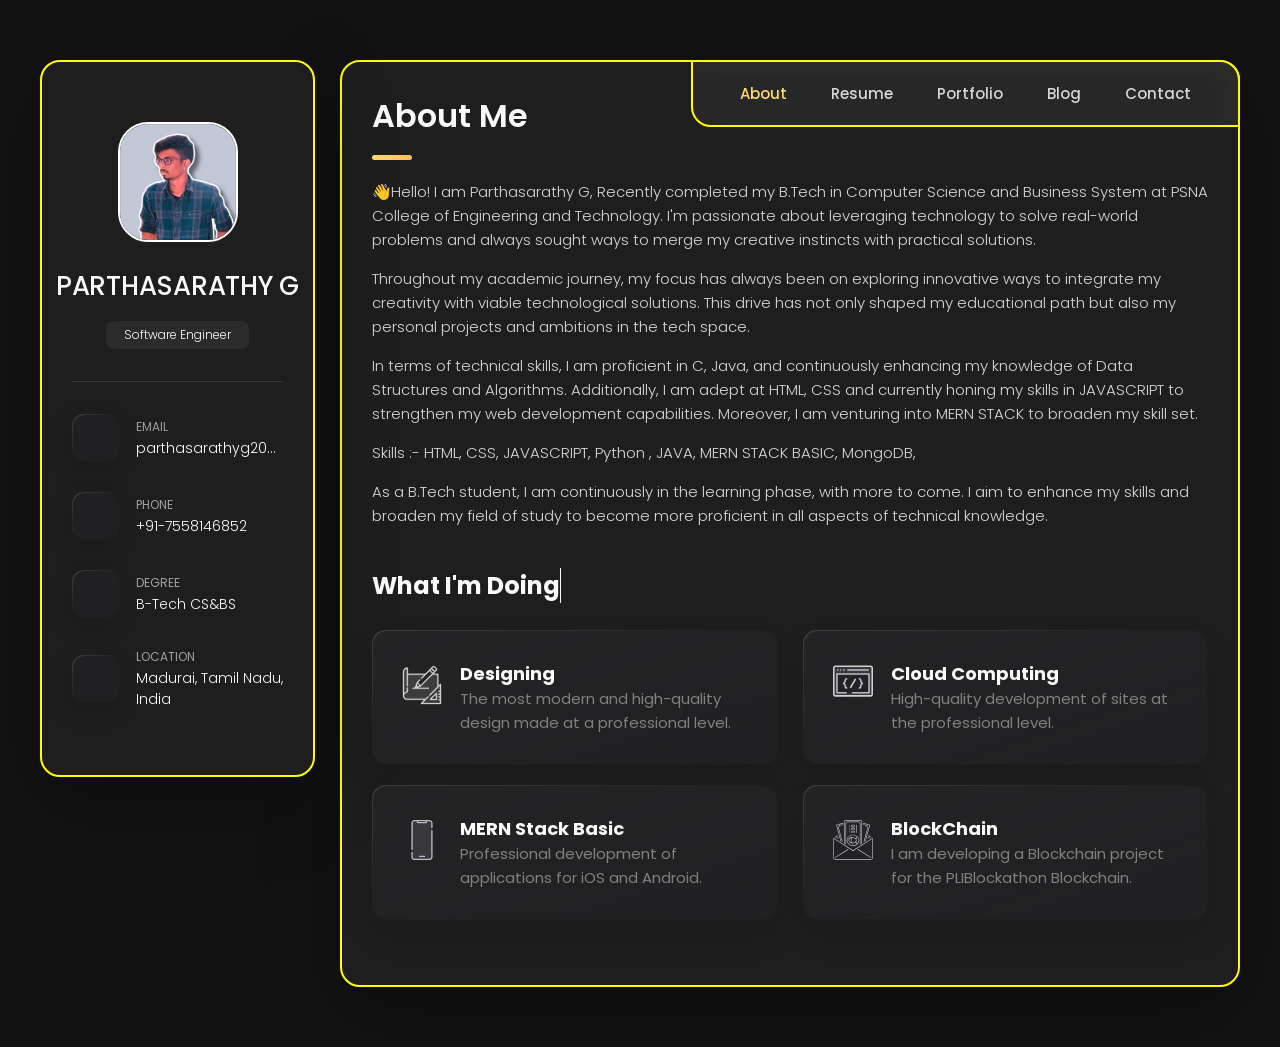
==== commit 7a897e40: "Update index.html" ====
--- a/index.html
+++ b/index.html
@@ -228,7 +228,7 @@
             MERN STACK to broaden my skill set.
           </p>
 
-          <p>Skills :- HTML, CSS, JAVASCRIPT, C , JAVA, MERN STACK BASIC, MongoDB, </p>
+          <p>Skills :- HTML, CSS, JAVASCRIPT, Python , JAVA, MERN STACK BASIC, MongoDB, </p>
           <p>
             As a B.Tech student, I am continuously in the learning phase, with more to come.
             I aim to enhance my skills and broaden my field of study to become more proficient in all
@@ -776,7 +776,7 @@
             </li>
 
             <li class="project-item  active" data-filter-item data-category="web development">
-              <a href="https://octanet-march-jet.vercel.app/Landing%20-%20page/index.html">
+              <a href="https://parthasarathy27.github.io/frontend-development-tutorial/perfume%20project/index.html">
 
                 <figure class="project-img">
                   <div class="project-item-icon-box">
@@ -786,7 +786,7 @@
                   <img src="./assets/images/project-7.png" alt="summary" loading="lazy">
                 </figure>
 
-                <h3 class="project-title">Journeyzen</h3>
+                <h3 class="project-title">Perfume web</h3>
 
                 <p class="project-category">Web development</p>
 
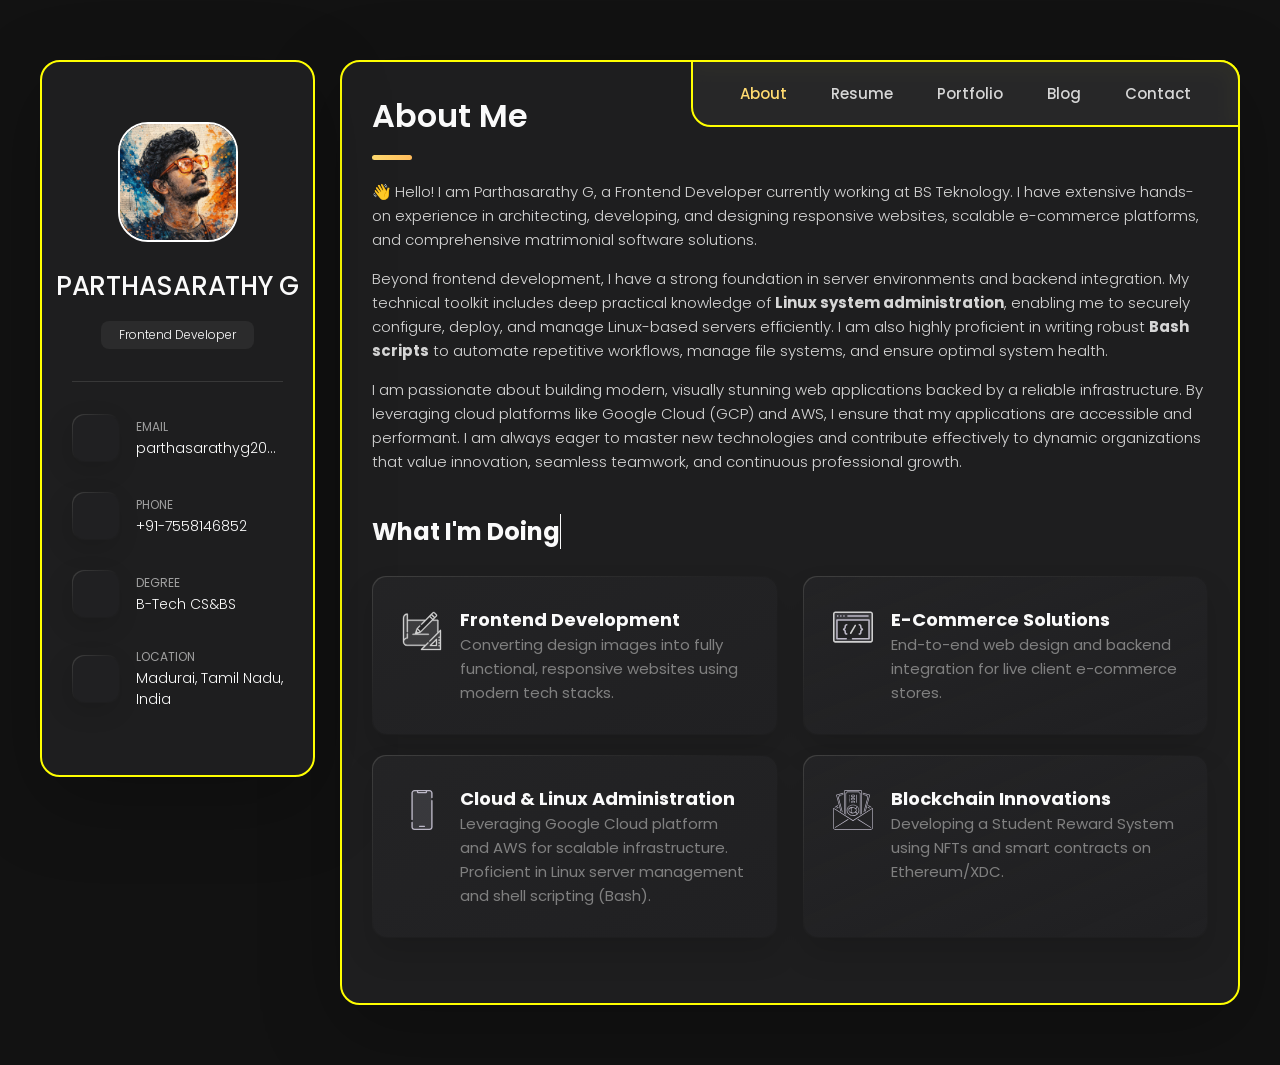
==== commit 0eb8a767: "Add resume page with dark/light mode, yellow theme, mouse glow and PDF download" ====
--- a/index.html
+++ b/index.html
@@ -1,1109 +1,1146 @@
-<!DOCTYPE html>
-<html lang="en">
-
-<head>
-  <meta charset="UTF-8">
-  <meta name="description" content="This is my portfolia project.">
-  <meta http-equiv="X-UA-Compatible" content="IE=edge">
-  <meta name="keywords" content="portfolia, project, html project , css project">
-  <meta name="viewport" content="width=device-width, initial-scale=1.0">
-  <title>Personal Portfolio</title>
-
-  <!--- favicon-->
-  <link rel="shortcut icon" href="./assets/images/ticon.png" type="image/x-icon">
-
-
-  <!--- custom css link-->
-  <link rel="stylesheet" href="./assets/css/style.css">
-
-
-  <!--- google font link-->
-  <link rel="preconnect" href="https://fonts.googleapis.com">
-  <link rel="preconnect" href="https://fonts.gstatic.com" crossorigin>
-  <link href="https://fonts.googleapis.com/css2?family=Poppins:wght@300;400;500;600&display=swap" rel="stylesheet">
-</head>
-
-<body>
-
-  <!--- #MAIN -->
-
-  <main>
-
-    <!--- #SIDEBAR -->
-
-
-    <aside class="sidebar" data-sidebar>
-
-      <div class="sidebar-info">
-
-        <figure class="avatar-box">
-          <img src="./assets/images/myimg.png" alt="SAEED ANWAR" style="width: 100%; height: 100%;" />
-        </figure>
-
-
-
-        <div class="info-content">
-          <h1 class="name" title="Parthasarathy">PARTHASARATHY G</h1>
-
-          <p class="title">Software Engineer</p>
-        </div>
-
-        <button class="info_more-btn" data-sidebar-btn>
-          <span>Show Contacts</span>
-
-          <ion-icon name="chevron-down"></ion-icon>
-        </button>
-
-      </div>
-
-      <div class="sidebar-info_more">
-
-        <div class="separator"></div>
-
-        <ul class="contacts-list">
-
-          <li class="contact-item">
-
-            <div class="icon-box">
-              <ion-icon name="mail-outline"></ion-icon>
-            </div>
-
-            <div class="contact-info">
-              <p class="contact-title">Email</p>
-
-              <a href="mailto:parthasarathyg2002@gmail.com" class="contact-link">parthasarathyg2002@gmail.com</a>
-            </div>
-
-          </li>
-
-          <li class="contact-item">
-
-            <div class="icon-box">
-              <ion-icon name="phone-portrait-outline"></ion-icon>
-            </div>
-
-            <div class="contact-info">
-              <p class="contact-title">Phone</p>
-
-              <a href="tel:+91-7558146852" class="contact-link">+91-7558146852</a>
-            </div>
-
-          </li>
-
-          <li class="contact-item">
-
-            <div class="icon-box">
-              <ion-icon name="newspaper-outline"></ion-icon>
-            </div>
-
-            <div class="contact-info">
-              <p class="contact-title">Degree</p>
-
-              <time>B-Tech CS&BS</time>
-            </div>
-
-          </li>
-
-          <li class="contact-item">
-
-            <div class="icon-box">
-              <ion-icon name="location-outline"></ion-icon>
-            </div>
-
-            <div class="contact-info">
-              <p class="contact-title">Location</p>
-
-              <address>Madurai, Tamil Nadu, India</address>
-            </div>
-
-          </li>
-
-        </ul>
-
-        <div class="separator"></div>
-
-        <ul class="social-list">
-
-          <li class="social-item">
-            <a href="https://www.linkedin.com/in/parthasarathy-g/" class="social-link">
-              <ion-icon name="logo-linkedin"></ion-icon>
-            </a>
-          </li>
-
-          <li class="social-item">
-            <a href="https://github.com/parthasarathy27" class="social-link">
-              <ion-icon name="logo-github"></ion-icon>
-            </a>
-          </li>
-
-          <li class="social-item">
-            <a href="https://www.cloudskillsboost.google/public_profiles/ad141ffd-eff0-4754-9cf2-efea3e2e43b2"
-              class="social-link">
-              <ion-icon name="logo-web-component"></ion-icon>
-            </a>
-          </li>
-
-          <li class="social-item">
-            <a href="https://www.salesforce.com/trailblazer/parthasarathy-g" class="social-link">
-              <ion-icon name="cloud"></ion-icon>
-            </a>
-          </li>
-
-          <li class="social-item">
-            <a href="https://www.credly.com/users/parthasarathy.g/badges" class="social-link">
-              <ion-icon name="logo-edge"></ion-icon>
-            </a>
-          </li>
-
-        </ul>
-
-      </div>
-
-    </aside>
-
-
-    <!--- #main-content-->
-
-    <div class="main-content">
-
-
-      <!--- #NAVBAR-->
-
-      <nav class="navbar">
-
-        <ul class="navbar-list">
-
-          <li class="navbar-item">
-            <button class="navbar-link  active" data-nav-link>About</button>
-          </li>
-
-          <li class="navbar-item">
-            <button class="navbar-link" data-nav-link>Resume</button>
-          </li>
-
-          <li class="navbar-item">
-            <button class="navbar-link" data-nav-link>Portfolio</button>
-          </li>
-
-          <li class="navbar-item">
-            <button class="navbar-link" data-nav-link>Blog</button>
-          </li>
-
-          <li class="navbar-item">
-            <button class="navbar-link" data-nav-link>Contact</button>
-          </li>
-
-        </ul>
-
-      </nav>
-
-
-
-
-
-      <!--- #ABOUT-->
-
-      <article class="about  active" data-page="about">
-        <header>
-          <h2 class="h2 article-title">About me</h2>
-        </header>
-
-        <section class="about-text">
-          <p>
-            👋Hello! I am Parthasarathy G, Recently completed my B.Tech in Computer Science
-             and Business System at PSNA College of Engineering and Technology. I'm passionate
-             about leveraging technology to solve real-world problems and always sought ways
-             to merge my creative instincts with practical solutions.
-          </p>
-          <p>
-            Throughout my academic journey, my focus has always been on exploring innovative ways 
-            to integrate my creativity with viable technological solutions. This drive has not only 
-            shaped my educational path but also my personal projects and ambitions in the tech space.
-          </p>
-
-          <p>
-            In terms of technical skills, I am proficient in C, Java, and continuously enhancing my knowledge
-            of Data Structures and Algorithms. Additionally, I am adept at HTML, CSS and currently honing
-            my skills in JAVASCRIPT to strengthen my web development capabilities. Moreover, I am venturing into
-            MERN STACK to broaden my skill set.
-          </p>
-
-          <p>Skills :- HTML, CSS, JAVASCRIPT, Python , JAVA, MERN STACK BASIC, MongoDB, </p>
-          <p>
-            As a B.Tech student, I am continuously in the learning phase, with more to come.
-            I aim to enhance my skills and broaden my field of study to become more proficient in all
-            aspects of technical knowledge.
-          </p>
-        </section>
-
-
-
-
-
-        <!--- service -->
-
-        <section class="service">
-
-          <h3 class="h3 service-title">What i'm doing </h3>
-
-          <ul class="service-list">
-
-            <li class="service-item">
-
-              <div class="service-icon-box">
-                <img src="./assets/images/icon-design.svg
-                " alt="design icon" width="40">
-              </div>
-
-              <div class="service-content-box">
-                <h4 class="h4 service-item-title">Designing</h4>
-
-                <p class="service-item-text">
-                  The most modern and high-quality design made at a professional level.
-                </p>
-              </div>
-
-            </li>
-
-            <li class="service-item">
-
-              <div class="service-icon-box">
-                <img src="./assets/images/icon-dev.svg" alt="Web development icon" width="40">
-              </div>
-
-              <div class="service-content-box">
-                <h4 class="h4 service-item-title">cloud computing</h4>
-
-                <p class="service-item-text">
-                  High-quality development of sites at the professional level.
-                </p>
-              </div>
-
-            </li>
-
-            <li class="service-item">
-
-              <div class="service-icon-box">
-                <img src="./assets/images/icon-app.svg" alt="mobile app icon" width="40">
-              </div>
-
-              <div class="service-content-box">
-                <h4 class="h4 service-item-title">MERN Stack Basic</h4>
-
-                <p class="service-item-text">
-                  Professional development of applications for iOS and Android.
-                </p>
-              </div>
-
-            </li>
-
-            <li class="service-item">
-
-              <div class="service-icon-box">
-                <img src="./assets/images/icon-block.svg" alt="camera icon" width="40">
-              </div>
-
-              <div class="service-content-box">
-                <h4 class="h4 service-item-title">BlockChain</h4>
-
-                <p class="service-item-text">
-                  I am developing a Blockchain project for the PLIBlockathon Blockchain.
-                </p>
-              </div>
-
-            </li>
-
-          </ul>
-
-        </section>
-
-
-
-
-        <!--- testimonials modal-->
-
-
-        <div class="modal-container" data-modal-container>
-
-          <div class="overlay" data-overlay></div>
-
-          <section class="testimonials-modal">
-
-            <button class="modal-close-btn" data-modal-close-btn>
-              <ion-icon name="close-outline"></ion-icon>
-            </button>
-
-            <div class="modal-img-wrapper">
-              <figure class="modal-avatar-box">
-                <img src="./assets/images/avatar-1.png" alt="Daniel lewis" width="80" data-modal-img>
-              </figure>
-
-              <img src="./assets/images/icon-quote.svg" alt="quote icon">
-            </div>
-
-          </section>
-
-        </div>
-
-      </article>
-
-
-
-
-
-      <!--- #RESUME-->
-
-      <article class="resume" data-page="resume">
-
-        <header>
-          <h2 class="h2 article-title">Resume</h2>
-        </header>
-
-        <section class="timeline">
-
-          <div class="title-wrapper">
-            <div class="icon-box">
-              <ion-icon name="book-outline"></ion-icon>
-            </div>
-
-            <h3 class="h3">Education</h3>
-          </div>
-
-          <ol class="timeline-list">
-
-            <li class="timeline-item">
-
-              <h4 class="h4 timeline-item-title">Class 10: &nbsp;TVS Sundharam Hr Sec School, Madurai</h4>
-
-              <span>2017-2018</span>
-
-              <p class="timeline-text">
-
-              </p>
-
-            </li>
-
-            <li class="timeline-item">
-
-              <h4 class="h4 timeline-item-title">Class 12: &nbsp;Sethupathi Hr Sec School, Madurai</h4>
-
-              <span>2019-2020</span>
-
-              <p class="timeline-text">
-
-              </p>
-
-            </li>
-
-            <li class="timeline-item">
-
-              <h4 class="h4 timeline-item-title">Graduation: &nbsp;PSNA College of Engineering and Technology, Dindigul
-              </h4>
-
-              <span>2020-2024</span>
-
-              <p class="timeline-text">
-
-              </p>
-
-            </li>
-
-          </ol>
-
-        </section>
-
-
-
-
-
-        <!--Skills-->
-        <section class="skill">
-
-          <h2 class="h2 skill-title">Skills :</h2>
-
-          <ul class="skill-list">
-
-            <li class="skill-item">
-
-              <div class="skill-icon-box">
-                <img src="./assets/images/html-logo.png
-                " alt="html icon" width="40">
-              </div>
-
-              <div class="skill-content-box">
-                <h4 class="h4 skill-item-title">HTML</h4>
-              </div>
-
-            </li>
-
-            <li class="skill-item">
-
-              <div class="skill-icon-box">
-                <img src="./assets/images/css-logo.png" alt="css icon" width="40">
-              </div>
-
-              <div class="skill-content-box">
-                <h4 class="h4 skill-item-title">CSS</h4>
-              </div>
-
-            </li>
-
-            <li class="skill-item">
-
-              <div class="skill-icon-box">
-                <img src="./assets/images/javascript-logo.png" alt="javascript icon" width="40">
-              </div>
-
-              <div class="skill-content-box">
-                <h4 class="h4 skill-item-title">JAVA SCRIPT</h4>
-              </div>
-
-            </li>
-
-            <li class="skill-item">
-
-              <div class="skill-icon-box">
-                <img src="./assets/images/C-Logo.png" alt="c icon" width="40">
-              </div>
-
-              <div class="skill-content-box">
-                <h4 class="h4 skill-item-title">C</h4>
-              </div>
-
-            </li>
-
-            <li class="skill-item">
-
-              <div class="skill-icon-box">
-                <img src="./assets/images/MERN-STACK.png" alt="MERN icon" width="40">
-              </div>
-
-              <div class="skill-content-box">
-                <h4 class="h4 skill-item-title">MERN STACK</h4>
-              </div>
-
-            </li>
-            
-
-            <li class="skill-item">
-
-              <div class="skill-icon-box">
-                <img src="./assets/images/google-cloud.png" alt="Google Cloud" width="40">
-              </div>
-
-              <div class="skill-content-box">
-                <h4 class="h4 skill-item-title">Google Cloud</h4>
-              </div>
-
-            </li>
-
-            <li class="skill-item">
-
-              <div class="skill-icon-box">
-                <img src="./assets/images/github.png" alt="GitHub icon" width="40">
-              </div>
-
-              <div class="skill-content-box">
-                <h4 class="h4 skill-item-title">GitHub</h4>
-              </div>
-
-            </li>
-
-            <li class="skill-item">
-
-              <div class="skill-icon-box">
-                <img src="./assets/images/Salesforce.png" alt="java icon" width="40">
-              </div>
-
-              <div class="skill-content-box">
-                <h4 class="h4 skill-item-title">Salesforce</h4>
-              </div>
-
-            </li>
-
-            <li class="skill-item">
-
-              <div class="skill-icon-box">
-                <img src="./assets/images/java-logo.png" alt="java icon" width="40">
-              </div>
-
-              <div class="skill-content-box">
-                <h4 class="h4 skill-item-title">JAVA</h4>
-              </div>
-
-            </li>
-
-
-            <li class="skill-item">
-
-              <div class="skill-icon-box">
-                <img src="./assets/images/bash.png" alt="Bash icon" width="40">
-              </div>
-
-              <div class="skill-content-box">
-                <h4 class="h4 skill-item-title">Bash</h4>
-              </div>
-
-            </li>
-
-
-            <li class="skill-item">
-
-              <div class="skill-icon-box">
-                <img src="./assets/images/linux.png" alt="Linux icon" width="40">
-              </div>
-
-              <div class="skill-content-box">
-                <h4 class="h4 skill-item-title">Linux</h4>
-              </div>
-
-            </li>
-
-            <li class="skill-item">
-
-              <div class="skill-icon-box">
-                <img src="./assets/images/mysql.png" alt="Mysql icon" width="40">
-              </div>
-
-              <div class="skill-content-box">
-                <h4 class="h4 skill-item-title">My SQL</h4>
-              </div>
-
-            </li>
-
-            <li class="skill-item">
-
-              <div class="skill-icon-box">
-                <img src="./assets/images/postman.png" alt="PostMan icon" width="40">
-              </div>
-
-              <div class="skill-content-box">
-                <h4 class="h4 skill-item-title">Postman</h4>
-              </div>
-
-            </li>
-
-            <li class="skill-item">
-
-              <div class="skill-icon-box">
-                <img src="./assets/images/canva.png" alt="Canva icon" width="40">
-              </div>
-
-              <div class="skill-content-box">
-                <h4 class="h4 skill-item-title">Canva</h4>
-              </div>
-
-            </li>
-
-          </ul>
-
-        </section>
-      </article>
-      <!--code_with_Saeed_Anwar-->
-
-      <!--- #PORTFOLIO-->
-
-      <article class="portfolio" data-page="portfolio">
-
-        <header>
-          <h2 class="h2 article-title">Portfolio</h2>
-        </header>
-
-        <section class="projects">
-
-          <ul class="filter-list">
-
-            <li class="filter-item">
-              <button class="active" data-filter-btn>All</button>
-            </li>
-
-            <li class="filter-item">
-              <button data-filter-btn>Web design</button>
-            </li>
-
-            <li class="filter-item">
-              <button data-filter-btn>Applications</button>
-            </li>
-
-            <li class="filter-item">
-              <button data-filter-btn>Web development</button>
-            </li>
-
-          </ul>
-
-          <div class="filter-select-box">
-
-            <button class="filter-select" data-select>
-
-              <div class="select-value" data-selecct-value>Select category</div>
-
-              <div class="select-icon">
-                <ion-icon name="chevron-down"></ion-icon>
-              </div>
-
-            </button>
-
-            <ul class="select-list">
-
-              <li class="select-item">
-                <button data-select-item>All</button>
-              </li>
-
-              <li class="select-item">
-                <button data-select-item>Web design</button>
-              </li>
-
-              <li class="select-item">
-                <button data-select-item>Applications</button>
-              </li>
-
-              <li class="select-item">
-                <button data-select-item>Web development</button>
-              </li>
-
-            </ul>
-
-          </div>
-
-          <ul class="project-list">
-
-            <li class="project-item  active" data-filter-item data-category="web development">
-              <a href="https://parthasarathy27.github.io/Ecommerce-Website/">
-
-                <figure class="project-img">
-                  <div class="project-item-icon-box">
-                    <ion-icon name="eye-outline"></ion-icon>
-                  </div>
-
-                  <img src="./assets/images/project-1.png" alt="e-commerce" loading="lazy">
-                </figure>
-
-                <h3 class="project-title">E-Commerce Website</h3>
-
-                <p class="project-category">Web development</p>
-
-              </a>
-            </li>
-
-            <li class="project-item  active" data-filter-item data-category="web development">
-              <a href="https://sukuna.neocities.org/Books_adding_webside/">
-
-                <figure class="project-img">
-                  <div class="project-item-icon-box">
-                    <ion-icon name="eye-outline"></ion-icon>
-                  </div>
-
-                  <img src="./assets/images/project-2.png" alt="orizon" loading="lazy">
-                </figure>
-
-                <h3 class="project-title">Bookify</h3>
-
-                <p class="project-category">Web development</p>
-
-              </a>
-            </li>
-
-            <li class="project-item  active" data-filter-item data-category="web design">
-              <a href="#">
-
-                <figure class="project-img">
-                  <div class="project-item-icon-box">
-                    <ion-icon name="eye-outline"></ion-icon>
-                  </div>
-
-                  <img src="./assets/images/project-3.jpg" alt="fundo" loading="lazy">
-                </figure>
-
-                <h3 class="project-title">Fundo</h3>
-
-                <p class="project-category">Web design</p>
-
-              </a>
-            </li>
-
-            <li class="project-item  active" data-filter-item data-category="applications">
-              <a href="https://github.com/parthasarathy27/PLI-Blockathon">
-
-                <figure class="project-img">
-                  <div class="project-item-icon-box">
-                    <ion-icon name="eye-outline"></ion-icon>
-                  </div>
-
-                  <img src="./assets/images/project-4.png" alt="brawlhalla" loading="lazy">
-                </figure>
-
-                <h3 class="project-title">Student Reward System using NFTS</h3>
-
-                <p class="project-category">Applications</p>
-
-              </a>
-            </li>
-
-            <li class="project-item  active" data-filter-item data-category="web design">
-              <a href="#">
-
-                <figure class="project-img">
-                  <div class="project-item-icon-box">
-                    <ion-icon name="eye-outline"></ion-icon>
-                  </div>
-
-                  <img src="./assets/images/project-5.png" alt="dsm." loading="lazy">
-                </figure>
-
-                <h3 class="project-title">DSM.</h3>
-
-                <p class="project-category">Web design</p>
-
-              </a>
-            </li>
-
-            <li class="project-item  active" data-filter-item data-category="web design">
-              <a href="#">
-
-                <figure class="project-img">
-                  <div class="project-item-icon-box">
-                    <ion-icon name="eye-outline"></ion-icon>
-                  </div>
-
-                  <img src="./assets/images/project-6.png" alt="metaspark" loading="lazy">
-                </figure>
-
-                <h3 class="project-title">MetaSpark</h3>
-
-                <p class="project-category">Web design</p>
-
-              </a>
-            </li>
-
-            <li class="project-item  active" data-filter-item data-category="web development">
-              <a href="https://parthasarathy27.github.io/frontend-development-tutorial/perfume%20project/index.html">
-
-                <figure class="project-img">
-                  <div class="project-item-icon-box">
-                    <ion-icon name="eye-outline"></ion-icon>
-                  </div>
-
-                  <img src="./assets/images/project-7.png" alt="summary" loading="lazy">
-                </figure>
-
-                <h3 class="project-title">Perfume web</h3>
-
-                <p class="project-category">Web development</p>
-
-              </a>
-            </li>
-
-            <li class="project-item  active" data-filter-item data-category="applications">
-              <a href="https://github.com/parthasarathy27/Notes-Taking-App">
-
-                <figure class="project-img">
-                  <div class="project-item-icon-box">
-                    <ion-icon name="eye-outline"></ion-icon>
-                  </div>
-
-                  <img src="./assets/images/project-8.jpg" alt="task manager" loading="lazy">
-                </figure>
-
-                <h3 class="project-title">Notes-Taking-App</h3>
-
-                <p class="project-category">Applications</p>
-
-              </a>
-            </li>
-
-            <li class="project-item  active" data-filter-item data-category="web development">
-              <a href="#">
-
-                <figure class="project-img">
-                  <div class="project-item-icon-box">
-                    <ion-icon name="eye-outline"></ion-icon>
-                  </div>
-
-                  <img src="./assets/images/project-9.png" alt="arrival" loading="lazy">
-                </figure>
-
-                <h3 class="project-title">Arrival</h3>
-
-                <p class="project-category">Web development</p>
-
-              </a>
-            </li>
-
-          </ul>
-
-        </section>
-
-      </article>
-
-
-      <!--code_with_Saeed_Anwar-->
-
-
-
-      <!--- #BLOG-->
-
-      <article class="blog" data-page="blog">
-
-        <header>
-          <h2 class="h2 article-title">Blog</h2>
-        </header>
-
-        <section class="blog-posts">
-
-          <ul class="blog-posts-list">
-
-            <li class="blog-post-item">
-              <a href="https://www.linkedin.com/posts/parthasarathy-g_googlecloudready-cloud-google-activity-6810858727747543040-AtRh?utm_source=share&utm_medium=member_desktop">
-
-                <figure class="blog-banner-box">
-                  <img src="./assets/images/blog-1.jpg" alt="Google Cloud Ready facilitator program" loading="lazy">
-                </figure>
-
-                <div class="blog-content">
-
-                  <div class="blog-meta">
-                    <p class="blog-category">Qwiklabs</p>
-
-                    <span class="dot"></span>
-
-                    <time datetime="2024-02-23">May 24, 2021</time>
-                  </div>
-
-                  <h3 class="h3 blog-item-title">Google Cloud Ready facilitator program</h3>
-
-                  <p class="blog-text">
-                    Completed the Google Cloud Ready facilitator program, mastering cloud infrastructure, 
-                    cloud-native application development, and big data/machine learning tracks. Grateful for 
-                    the invaluable guidance and hands-on experience on Qwiklabs. Excited to leverage these 
-                    skills in the dynamic field of cloud computing.
-                  </p>
-
-                </div>
-
-              </a>
-            </li>
-
-            <li class="blog-post-item">
-              <a href="https://www.linkedin.com/posts/parthasarathy-g_teamabrdefenders-team-technology-activity-6979466575976308736-algr?utm_source=share&utm_medium=member_desktop">
-
-                <figure class="blog-banner-box">
-                  <img src="./assets/images/blog-2.jfif" alt="PLI BLOCKATHON INDIA' 22" loading="lazy">
-                </figure>
-
-                <div class="blog-content">
-
-                  <div class="blog-meta">
-                    <p class="blog-category">Hackathon</p>
-
-                    <span class="dot"></span>
-
-                    <time datetime="2024-02-23">Sep 22&23, 2022</time>
-                  </div>
-
-                  <h3 class="h3 blog-item-title">PLI BLOCKATHON INDIA' 22</h3>
-
-                  <p class="blog-text">
-                    Excited to share our journey at PLI BLOCKATHON INDIA '22! Team Defenders 
-                    from PSNA College of Engineering and Technology made it to the finals, 
-                    showcasing innovation and resilience. With 36 hours of non-stop coding at 
-                    Sathyabama University, Chennai, we delved deep into technology, learning, 
-                    and teamwork. A memorable experience indeed!
-                  </p>
-
-                </div>
-
-              </a>
-            </li>
-
-            <li class="blog-post-item">
-              <a href="https://www.holopin.io/hacktoberfest2023/hall/@partha_sarathy_76">
-
-                <figure class="blog-banner-box">
-                  <img src="./assets/images/blog-3.jfif" alt="Hacktoberfest 2022 & 2023" loading="lazy">
-                </figure>
-
-                <div class="blog-content">
-
-                  <div class="blog-meta">
-                    <p class="blog-category">OpenSource Contribution</p>
-
-                    <span class="dot"></span>
-
-                    <time datetime="2024-02-24">oct 2022 & 2023</time>
-                  </div>
-
-                  <h3 class="h3 blog-item-title">Hacktoberfest 2022 & 2023</h3>
-
-                  <p class="blog-text">
-                    Exciting update: Completed Hacktoberfest 2023 with 4 accepted PRs! Delighted to 
-                    contribute to open source and have a tree planted in my name. Grateful for the 
-                    learning journey and support from the community. Let's keep coding for a brighter 
-                    future! Check out my Holopin link for details.
-                  </p>
-
-                </div>
-
-              </a>
-            </li>
-
-            <li class="blog-post-item">
-              <a href="https://www.linkedin.com/posts/parthasarathy-g_devfest2022-devfest2022-devfestmadurai22-activity-7002206982283694080-lkye?utm_source=share&utm_medium=member_desktop">
-
-                <figure class="blog-banner-box">
-                  <img src="./assets/images/blog-4.png" alt="Google Devfest Madurai 2022" loading="lazy">
-                </figure>
-
-                <div class="blog-content">
-
-                  <div class="blog-meta">
-                    <p class="blog-category">GDG Madurai Event</p>
-
-                    <span class="dot"></span>
-
-                    <time datetime="2024-02-25">Nov 26, 2022</time>
-                  </div>
-
-                  <h3 class="h3 blog-item-title">Google Devfest Madurai 2022</h3>
-
-                  <p class="blog-text">
-                    Reflecting on Google Devfest Madurai 2022: A day filled with learning 
-                    about Cloud Technologies and gaining valuable experience. Enjoyed the informative 
-                    sessions organized by GDG Madurai. Thank you to all googledevs and gdgmadurai.
-                  </p>
-
-                </div>
-
-              </a>
-            </li>
-
-            <li class="blog-post-item">
-              <a href="#">
-
-                <figure class="blog-banner-box">
-                  <img src="./assets/images/blog-6.jpg" alt="Adobe Express Ambassador (student)" loading="lazy">
-                </figure>
-
-                <div class="blog-content">
-
-                  <div class="blog-meta">
-                    <p class="blog-category">Ambassador</p>
-
-                    <span class="dot"></span>
-
-                    <time datetime="2024-02-27">Dec 23, 2022</time>
-                  </div>
-
-                  <h3 class="h3 blog-item-title">Adobe Express Ambassador (student)</h3>
-
-                  <p class="blog-text">
-                    Exciting news! I've joined the Adobe Creative Cloud Express ambassador program. Ready to 
-                    embark on a journey of creativity and collaboration. From getting oriented to discovering 
-                    creative challenges and getting social, it's all about exploring and growing together. 
-                    Thanks, Adobe Creative Cloud Express Ambassador Team for this opportunity!
-                  </p>
-
-                </div>
-
-              </a>
-            </li>
-
-            <li class="blog-post-item">
-              <a href="https://www.linkedin.com/posts/parthasarathy-g_the-sky-is-not-the-limit-activity-7060251395051982848-ko0G?utm_source=share&utm_medium=member_desktop">
-
-                <figure class="blog-banner-box">
-                  <img src="./assets/images/blog-5.jpeg" alt="LMES Summer Camp" loading="lazy">
-                </figure>
-
-                <div class="blog-content">
-
-                  <div class="blog-meta">
-                    <p class="blog-category">volunteered</p>
-
-                    <span class="dot"></span>
-
-                    <time datetime="2024-02-26">Apr 30, 2023</time>
-                  </div>
-
-                  <h3 class="h3 blog-item-title">LMES Summer Camp</h3>
-
-                  <p class="blog-text">
-                    Empowering the Next Generation: Volunteered at LMES Summer Camp, 
-                    teaching aerodynamics with innovative kits. Witnessed students' 
-                    enthusiasm and curiosity beyond textbooks. Gratitude to LMES Academy
-                    and Chitti for the rewarding opportunity to inspire young minds through 
-                    hands-on learning experiences.
-                  </p>
-
-                </div>
-
-              </a>
-            </li>
-
-          </ul>
-
-        </section>
-
-      </article>
-
-
-
-      <!--- #CONTACT-->
-
-      <article class="contact" data-page="contact">
-
-        <header>
-          <h2 class="h2 article-title">Contact</h2>
-        </header>
-
-        <section class="mapbox" data-mapbox>
-          <figure>
-            <iframe
-              src="https://www.google.com/maps/embed?pb=!1m18!1m12!1m3!1d125766.13086986687!2d78.04042108625801!3d9.917995902965114!2m3!1f0!2f0!3f0!3m2!1i1024!2i768!4f13.1!3m3!1m2!1s0x3b00c582b1189633%3A0xdc955b7264f63933!2sMadurai%2C%20Tamil%20Nadu!5e0!3m2!1sen!2sin!4v1711783553538!5m2!1sen!2sin"
-              width="600" height="450" style="border:0;" allowfullscreen="" loading="lazy"
-              referrerpolicy="no-referrer-when-downgrade"></iframe>
-        </section>
-
-        <section class="contact-form">
-
-          <h3 class="h3 form-title">Contact Form</h3>
-
-          <form action="#" class="form" data-form>
-
-            <div class="input-wrapper">
-              <input type="text" name="fullname" class="form-input" placeholder="Full name" required data-form-input>
-
-              <input type="email" name="email" class="form-input" placeholder="Email address" required data-form-input>
-            </div>
-
-            <textarea name="message" class="form-input" placeholder="Your Message" required data-form-input></textarea>
-
-            <button class="form-btn" type="submit" disabled data-form-btn>
-              <ion-icon name="paper-plane"></ion-icon>
-              <span>Send Message</span>
-            </button>
-
-          </form>
-
-        </section>
-
-      </article>
-
-    </div>
-
-  </main>
-
-
-
-
-
-
-  <!--- custom js link-->
-  <script src="./assets/js/script.js"></script>
-
-  <!--- ionicon link-->
-  <script type="module" src="https://unpkg.com/ionicons@5.5.2/dist/ionicons/ionicons.esm.js"></script>
-  <script nomodule src="https://unpkg.com/ionicons@5.5.2/dist/ionicons/ionicons.js"></script>
-
-</body>
-
-</html>
+<!DOCTYPE html>
+<html lang="en">
+
+<head>
+    <meta charset="UTF-8">
+    <meta name="google-site-verification" content="MAbvj83yYUKobYGu6NwLLGNk18d06AqWVaBOYK3n8IA" />
+    <meta name="description" content="This is my portfolia project.">
+    <meta http-equiv="X-UA-Compatible" content="IE=edge">
+    <meta name="keywords" content="portfolia, project, html project , css project">
+    <meta name="viewport" content="width=device-width, initial-scale=1.0">
+    <title>Personal Portfolio</title>
+
+    <!--- favicon-->
+    <link rel="shortcut icon" href="./assets/images/ticon.png" type="image/x-icon">
+
+
+    <!--- custom css link-->
+    <link rel="stylesheet" href="./assets/css/style.css">
+
+
+    <!--- google font link-->
+    <link rel="preconnect" href="https://fonts.googleapis.com">
+    <link rel="preconnect" href="https://fonts.gstatic.com" crossorigin>
+    <link href="https://fonts.googleapis.com/css2?family=Poppins:wght@300;400;500;600&display=swap" rel="stylesheet">
+</head>
+
+<body>
+
+    <!--- #MAIN -->
+
+    <main>
+
+        <!--- #SIDEBAR -->
+
+
+        <aside class="sidebar" data-sidebar>
+
+            <div class="sidebar-info">
+
+                <figure class="avatar-box">
+                    <img src="./assets/images/myimg.png" alt="SAEED ANWAR" style="width: 100%; height: 100%;" />
+                </figure>
+
+
+
+                <div class="info-content">
+                    <h1 class="name" title="Parthasarathy">PARTHASARATHY G</h1>
+
+                    <p class="title">Frontend Developer</p>
+                </div>
+
+                <button class="info_more-btn" data-sidebar-btn>
+                    <span>Show Contacts</span>
+
+                    <ion-icon name="chevron-down"></ion-icon>
+                </button>
+
+            </div>
+
+            <div class="sidebar-info_more">
+
+                <div class="separator"></div>
+
+                <ul class="contacts-list">
+
+                    <li class="contact-item">
+
+                        <div class="icon-box">
+                            <ion-icon name="mail-outline"></ion-icon>
+                        </div>
+
+                        <div class="contact-info">
+                            <p class="contact-title">Email</p>
+
+                            <a href="mailto:parthasarathyg2002@gmail.com"
+                                class="contact-link">parthasarathyg2002@gmail.com</a>
+                        </div>
+
+                    </li>
+
+                    <li class="contact-item">
+
+                        <div class="icon-box">
+                            <ion-icon name="phone-portrait-outline"></ion-icon>
+                        </div>
+
+                        <div class="contact-info">
+                            <p class="contact-title">Phone</p>
+
+                            <a href="tel:+91-7558146852" class="contact-link">+91-7558146852</a>
+                        </div>
+
+                    </li>
+
+                    <li class="contact-item">
+
+                        <div class="icon-box">
+                            <ion-icon name="newspaper-outline"></ion-icon>
+                        </div>
+
+                        <div class="contact-info">
+                            <p class="contact-title">Degree</p>
+
+                            <time>B-Tech CS&BS</time>
+                        </div>
+
+                    </li>
+
+                    <li class="contact-item">
+
+                        <div class="icon-box">
+                            <ion-icon name="location-outline"></ion-icon>
+                        </div>
+
+                        <div class="contact-info">
+                            <p class="contact-title">Location</p>
+
+                            <address>Madurai, Tamil Nadu, India</address>
+                        </div>
+
+                    </li>
+
+                </ul>
+
+                <div class="separator"></div>
+
+                <ul class="social-list">
+
+                    <li class="social-item">
+                        <a href="https://www.linkedin.com/in/parthasarathy-g/" class="social-link">
+                            <ion-icon name="logo-linkedin"></ion-icon>
+                        </a>
+                    </li>
+
+                    <li class="social-item">
+                        <a href="https://github.com/parthasarathy27" class="social-link">
+                            <ion-icon name="logo-github"></ion-icon>
+                        </a>
+                    </li>
+
+                    <li class="social-item">
+                        <a href="https://www.cloudskillsboost.google/public_profiles/ad141ffd-eff0-4754-9cf2-efea3e2e43b2"
+                            class="social-link">
+                            <ion-icon name="logo-web-component"></ion-icon>
+                        </a>
+                    </li>
+
+                    <li class="social-item">
+                        <a href="https://www.salesforce.com/trailblazer/parthasarathy-g" class="social-link">
+                            <ion-icon name="cloud"></ion-icon>
+                        </a>
+                    </li>
+
+                    <li class="social-item">
+                        <a href="https://www.credly.com/users/parthasarathy.g/badges" class="social-link">
+                            <ion-icon name="logo-edge"></ion-icon>
+                        </a>
+                    </li>
+
+                </ul>
+
+            </div>
+
+        </aside>
+
+
+        <!--- #main-content-->
+
+        <div class="main-content">
+
+
+            <!--- #NAVBAR-->
+
+            <nav class="navbar">
+
+                <ul class="navbar-list">
+
+                    <li class="navbar-item">
+                        <button class="navbar-link  active" data-nav-link>About</button>
+                    </li>
+
+                    <li class="navbar-item">
+                        <button class="navbar-link" data-nav-link>Resume</button>
+                    </li>
+
+                    <li class="navbar-item">
+                        <button class="navbar-link" data-nav-link>Portfolio</button>
+                    </li>
+
+                    <li class="navbar-item">
+                        <button class="navbar-link" data-nav-link>Blog</button>
+                    </li>
+
+                    <li class="navbar-item">
+                        <button class="navbar-link" data-nav-link>Contact</button>
+                    </li>
+
+                </ul>
+
+            </nav>
+
+
+
+
+
+            <!--- #ABOUT-->
+
+            <article class="about  active" data-page="about">
+                <header>
+                    <h2 class="h2 article-title">About me</h2>
+                </header>
+
+                <section class="about-text">
+                    <p>
+                        👋 Hello! I am Parthasarathy G, a Frontend Developer currently working at BS Teknology. I have extensive hands-on experience in architecting, developing, and designing responsive websites, scalable e-commerce platforms, and comprehensive matrimonial software solutions.
+                    </p>
+                    <p>
+                        Beyond frontend development, I have a strong foundation in server environments and backend integration. My technical toolkit includes deep practical knowledge of <strong>Linux system administration</strong>, enabling me to securely configure, deploy, and manage Linux-based servers efficiently. I am also highly proficient in writing robust <strong>Bash scripts</strong> to automate repetitive workflows, manage file systems, and ensure optimal system health.
+                    </p>
+                    <p>
+                        I am passionate about building modern, visually stunning web applications backed by a reliable infrastructure. By leveraging cloud platforms like Google Cloud (GCP) and AWS, I ensure that my applications are accessible and performant. I am always eager to master new technologies and contribute effectively to dynamic organizations that value innovation, seamless teamwork, and continuous professional growth.
+                    </p>
+                </section>
+
+
+
+
+
+                <!--- service -->
+
+                <section class="service">
+
+                    <h3 class="h3 service-title">What I'm doing</h3>
+
+                    <ul class="service-list">
+
+                        <li class="service-item">
+                            <div class="service-icon-box">
+                                <img src="./assets/images/icon-design.svg" alt="design icon" width="40">
+                            </div>
+
+                            <div class="service-content-box">
+                                <h4 class="h4 service-item-title">Frontend Development</h4>
+                                <p class="service-item-text">
+                                    Converting design images into fully functional, responsive websites using modern tech stacks.
+                                </p>
+                            </div>
+                        </li>
+
+                        <li class="service-item">
+                            <div class="service-icon-box">
+                                <img src="./assets/images/icon-dev.svg" alt="Web development icon" width="40">
+                            </div>
+
+                            <div class="service-content-box">
+                                <h4 class="h4 service-item-title">E-Commerce Solutions</h4>
+                                <p class="service-item-text">
+                                    End-to-end web design and backend integration for live client e-commerce stores.
+                                </p>
+                            </div>
+                        </li>
+
+                        <li class="service-item">
+                            <div class="service-icon-box">
+                                <img src="./assets/images/icon-app.svg" alt="cloud computing icon" width="40">
+                            </div>
+
+                            <div class="service-content-box">
+                                <h4 class="h4 service-item-title">Cloud & Linux Administration</h4>
+                                <p class="service-item-text">
+                                    Leveraging Google Cloud platform and AWS for scalable infrastructure. Proficient in Linux server management and shell scripting (Bash).
+                                </p>
+                            </div>
+                        </li>
+
+                        <li class="service-item">
+                            <div class="service-icon-box">
+                                <img src="./assets/images/icon-block.svg" alt="blockchain icon" width="40">
+                            </div>
+
+                            <div class="service-content-box">
+                                <h4 class="h4 service-item-title">Blockchain Innovations</h4>
+                                <p class="service-item-text">
+                                    Developing a Student Reward System using NFTs and smart contracts on Ethereum/XDC.
+                                </p>
+                            </div>
+                        </li>
+
+                    </ul>
+
+                </section>
+
+
+
+
+                <!--- testimonials modal-->
+
+
+                <div class="modal-container" data-modal-container>
+
+                    <div class="overlay" data-overlay></div>
+
+                    <section class="testimonials-modal">
+
+                        <button class="modal-close-btn" data-modal-close-btn>
+                            <ion-icon name="close-outline"></ion-icon>
+                        </button>
+
+                        <div class="modal-img-wrapper">
+                            <figure class="modal-avatar-box">
+                                <img src="./assets/images/avatar-1.png" alt="Daniel lewis" width="80" data-modal-img>
+                            </figure>
+
+                            <img src="./assets/images/icon-quote.svg" alt="quote icon">
+                        </div>
+
+                    </section>
+
+                </div>
+
+            </article>
+
+
+
+
+
+            <!--- #RESUME-->
+
+            <article class="resume" data-page="resume">
+
+                <header style="margin-bottom: 25px;">
+                    <h2 class="h2 article-title">Resume</h2>
+                    <div style="display: flex; gap: 12px; margin-top: 18px; flex-wrap: wrap;">
+                        <a href="resume.html" style="text-decoration: none; display: inline-flex; align-items: center; gap: 6px; padding: 9px 16px; font-size: 13px; font-family: var(--ff-poppins); font-weight: 500; border-radius: 10px; border: 1px solid var(--orange-yellow-crayola); color: var(--orange-yellow-crayola); background: transparent; transition: background 0.25s ease, color 0.25s ease; width: max-content;" onmouseover="this.style.background='var(--orange-yellow-crayola)';this.style.color='#1a1a1a';" onmouseout="this.style.background='transparent';this.style.color='var(--orange-yellow-crayola)';">
+                            <ion-icon name="eye-outline" style="font-size: 16px;"></ion-icon>
+                            <span>Full View Resume</span>
+                        </a>
+                        <a href="./assets/resume.pdf" download="Parthasarathy_G_Resume.pdf" style="text-decoration: none; display: inline-flex; align-items: center; gap: 6px; padding: 9px 16px; font-size: 13px; font-family: var(--ff-poppins); font-weight: 500; border-radius: 10px; border: 1px solid var(--orange-yellow-crayola); color: var(--orange-yellow-crayola); background: transparent; transition: background 0.25s ease, color 0.25s ease; width: max-content;" onmouseover="this.style.background='var(--orange-yellow-crayola)';this.style.color='#1a1a1a';" onmouseout="this.style.background='transparent';this.style.color='var(--orange-yellow-crayola)';">
+                            <ion-icon name="download-outline" style="font-size: 16px;"></ion-icon>
+                            <span>Download PDF</span>
+                        </a>
+                    </div>
+                </header>
+
+                <section class="timeline">
+                    <div class="title-wrapper">
+                        <div class="icon-box">
+                            <ion-icon name="briefcase-outline"></ion-icon>
+                        </div>
+                        <h3 class="h3">Experience</h3>
+                    </div>
+                    <ol class="timeline-list">
+                        <li class="timeline-item">
+                            <h4 class="h4 timeline-item-title">FrontEnd Developer - BS Teknology</h4>
+                            <span>02/2025 – Present</span>
+                            <p class="timeline-text">
+                                • Converted complex design mockups into fully functional, responsive websites using HTML, CSS, JavaScript, and modern frontend technologies.<br>
+                                • Successfully led the delivery of 25+ websites, 4+ e-commerce platforms, and 2+ specialized matrimonial systems.<br>
+                                • Handled comprehensive end-to-end client implementations, including secure deployments to <strong>Linux-based production servers</strong>.<br>
+                                • Utilized <strong>Bash scripts</strong> to automate server environment setup, manage file permissions, and execute routine database backups.<br>
+                                • Maintained reliable infrastructure environments using Google Cloud Platform (GCP) and AWS capabilities.<br>
+                                • Provided ongoing post-launch support through meticulous bug fixing, optimization, and system performance monitoring.
+                            </p>
+                        </li>
+                    </ol>
+                </section>
+
+                <section class="timeline">
+
+                    <div class="title-wrapper">
+                        <div class="icon-box">
+                            <ion-icon name="book-outline"></ion-icon>
+                        </div>
+
+                        <h3 class="h3">Education</h3>
+                    </div>
+
+                    <ol class="timeline-list">
+                        <li class="timeline-item">
+                            <h4 class="h4 timeline-item-title">B.Tech Computer Science & Business Systems<br>PSNA College of Engineering & Technology, Dindigul</h4>
+                            <span>2020 - 2024</span>
+                            <p class="timeline-text">
+                                CGPA - 8.52
+                            </p>
+                        </li>
+
+                        <li class="timeline-item">
+                            <h4 class="h4 timeline-item-title">HSC (Computer Science)<br>Sethupathi Hr. Sec. School, Madurai</h4>
+                            <span>2019 - 2020</span>
+                            <p class="timeline-text">
+                                Percentage - 68%
+                            </p>
+                        </li>
+
+                        <li class="timeline-item">
+                            <h4 class="h4 timeline-item-title">SSLC<br>TVS Sundharam Hr. Sec. School, Madurai</h4>
+                            <span>2017 - 2018</span>
+                            <p class="timeline-text">
+                                Percentage - 68%
+                            </p>
+                        </li>
+
+                    </ol>
+
+                </section>
+
+                <section class="timeline">
+                    <div class="title-wrapper">
+                        <div class="icon-box">
+                            <ion-icon name="trophy-outline"></ion-icon>
+                        </div>
+                        <h3 class="h3">Certificates & Achievements</h3>
+                    </div>
+                    <ol class="timeline-list">
+                        <li class="timeline-item">
+                            <h4 class="h4 timeline-item-title">Certifications</h4>
+                            <p class="timeline-text">
+                                • Architecting with Google Compute Engine<br>
+                                • AWS Certified Cloud Practitioner Essential<br>
+                                • Cybersecurity Analyst Job Simulation Certifed<br>
+                                • Master data management to beginners Certification<br>
+                                • Introduction to Cybersecurity In CISCO<br>
+                                • Webex Insider Advocacy
+                            </p>
+                        </li>
+                        <li class="timeline-item">
+                            <h4 class="h4 timeline-item-title">Achievements</h4>
+                            <p class="timeline-text">
+                                • PLI Blockathon finalist (Rewarded me with 2000 XDC currency, worth 62 US dollars.)<br>
+                                • Google cloud ready Facilitator program and achieved ultimate milestone challenge.<br>
+                                • Winning the first prize in the Startup Cell Innovation Club.
+                            </p>
+                        </li>
+                    </ol>
+                </section>
+
+
+
+                <!--Skills-->
+                <section class="skill">
+
+                    <h2 class="h2 skill-title">Skills :</h2>
+
+                    <ul class="skill-list">
+
+                        <li class="skill-item">
+
+                            <div class="skill-icon-box">
+                                <img src="./assets/images/html-logo.png" alt="html icon" width="40">
+                            </div>
+
+                            <div class="skill-content-box">
+                                <h4 class="h4 skill-item-title">HTML</h4>
+                            </div>
+
+                        </li>
+
+                        <li class="skill-item">
+
+                            <div class="skill-icon-box">
+                                <img src="./assets/images/css-logo.png" alt="css icon" width="40">
+                            </div>
+
+                            <div class="skill-content-box">
+                                <h4 class="h4 skill-item-title">CSS</h4>
+                            </div>
+
+                        </li>
+
+                        <li class="skill-item">
+
+                            <div class="skill-icon-box">
+                                <img src="./assets/images/javascript-logo.png" alt="javascript icon" width="40">
+                            </div>
+
+                            <div class="skill-content-box">
+                                <h4 class="h4 skill-item-title">JAVA SCRIPT</h4>
+                            </div>
+
+                        </li>
+
+                        <li class="skill-item">
+
+                            <div class="skill-icon-box">
+                                <img src="./assets/images/python.png" alt="c icon" width="40">
+                            </div>
+
+                            <div class="skill-content-box">
+                                <h4 class="h4 skill-item-title">PYTHON</h4>
+                            </div>
+
+                        </li>
+
+                        <li class="skill-item">
+
+                            <div class="skill-icon-box">
+                                <img src="./assets/images/MERN-STACK.png" alt="MERN icon" width="40">
+                            </div>
+
+                            <div class="skill-content-box">
+                                <h4 class="h4 skill-item-title">MERN STACK</h4>
+                            </div>
+
+                        </li>
+
+
+                        <li class="skill-item">
+
+                            <div class="skill-icon-box">
+                                <img src="./assets/images/google-cloud.png" alt="Google Cloud" width="40">
+                            </div>
+
+                            <div class="skill-content-box">
+                                <h4 class="h4 skill-item-title">Google Cloud</h4>
+                            </div>
+
+                        </li>
+
+                        <li class="skill-item">
+
+                            <div class="skill-icon-box">
+                                <img src="./assets/images/github.png" alt="GitHub icon" width="40">
+                            </div>
+
+                            <div class="skill-content-box">
+                                <h4 class="h4 skill-item-title">GitHub</h4>
+                            </div>
+
+                        </li>
+
+                        <li class="skill-item">
+
+                            <div class="skill-icon-box">
+                                <img src="./assets/images/Salesforce.png" alt="java icon" width="40">
+                            </div>
+
+                            <div class="skill-content-box">
+                                <h4 class="h4 skill-item-title">Salesforce</h4>
+                            </div>
+
+                        </li>
+
+                        <li class="skill-item">
+
+                            <div class="skill-icon-box">
+                                <img src="./assets/images/java-logo.png" alt="java icon" width="40">
+                            </div>
+
+                            <div class="skill-content-box">
+                                <h4 class="h4 skill-item-title">JAVA</h4>
+                            </div>
+
+                        </li>
+
+
+                        <li class="skill-item">
+
+                            <div class="skill-icon-box">
+                                <img src="./assets/images/bash.png" alt="Bash icon" width="40">
+                            </div>
+
+                            <div class="skill-content-box">
+                                <h4 class="h4 skill-item-title">Bash</h4>
+                            </div>
+
+                        </li>
+
+
+                        <li class="skill-item">
+
+                            <div class="skill-icon-box">
+                                <img src="./assets/images/linux.png" alt="Linux icon" width="40">
+                            </div>
+
+                            <div class="skill-content-box">
+                                <h4 class="h4 skill-item-title">Linux</h4>
+                            </div>
+
+                        </li>
+
+                        <li class="skill-item">
+
+                            <div class="skill-icon-box">
+                                <img src="./assets/images/mysql.png" alt="Mysql icon" width="40">
+                            </div>
+
+                            <div class="skill-content-box">
+                                <h4 class="h4 skill-item-title">My SQL</h4>
+                            </div>
+
+                        </li>
+
+                        <li class="skill-item">
+
+                            <div class="skill-icon-box">
+                                <img src="./assets/images/postman.png" alt="PostMan icon" width="40">
+                            </div>
+
+                            <div class="skill-content-box">
+                                <h4 class="h4 skill-item-title">Postman</h4>
+                            </div>
+
+                        </li>
+
+                        <li class="skill-item">
+
+                            <div class="skill-icon-box">
+                                <img src="./assets/images/canva.png" alt="Canva icon" width="40">
+                            </div>
+
+                            <div class="skill-content-box">
+                                <h4 class="h4 skill-item-title">Canva</h4>
+                            </div>
+
+                        </li>
+
+                    </ul>
+
+                </section>
+            </article>
+            <!--code_with_Saeed_Anwar-->
+
+            <!--- #PORTFOLIO-->
+
+            <article class="portfolio" data-page="portfolio">
+
+                <header>
+                    <h2 class="h2 article-title">Portfolio</h2>
+                </header>
+
+                <section class="projects">
+
+                    <ul class="filter-list">
+
+                        <li class="filter-item">
+                            <button class="active" data-filter-btn>All</button>
+                        </li>
+
+                        <li class="filter-item">
+                            <button data-filter-btn>Web design</button>
+                        </li>
+
+                        <li class="filter-item">
+                            <button data-filter-btn>Applications</button>
+                        </li>
+
+                        <li class="filter-item">
+                            <button data-filter-btn>Games</button>
+                        </li>
+
+                    </ul>
+
+                    <div class="filter-select-box">
+
+                        <button class="filter-select" data-select>
+
+                            <div class="select-value" data-selecct-value>Select category</div>
+
+                            <div class="select-icon">
+                                <ion-icon name="chevron-down"></ion-icon>
+                            </div>
+
+                        </button>
+
+                        <ul class="select-list">
+
+                            <li class="select-item">
+                                <button data-select-item>All</button>
+                            </li>
+
+                            <li class="select-item">
+                                <button data-select-item>Web design</button>
+                            </li>
+
+                            <li class="select-item">
+                                <button data-select-item>Applications</button>
+                            </li>
+
+                            <li class="select-item">
+                                <button data-select-item>Games</button>
+                            </li>
+
+                        </ul>
+
+                    </div>
+
+                    <ul class="project-list">
+
+                        <li class="project-item  active" data-filter-item data-category="web design">
+                            <a href="https://optimew.com/">
+                                <figure class="project-img">
+                                    <div class="project-item-icon-box">
+                                        <ion-icon name="eye-outline"></ion-icon>
+                                    </div>
+                                    <img src="./assets/images/project-1.png" alt="Optimew Live Project" loading="lazy">
+                                </figure>
+                                <h3 class="project-title">Optimew</h3>
+                                <p class="project-category">Web design</p>
+                            </a>
+                        </li>
+
+                        <li class="project-item  active" data-filter-item data-category="web design">
+                            <a href="https://parthasarathy27.github.io/Tourism-Website/index.html">
+                                <figure class="project-img">
+                                    <div class="project-item-icon-box">
+                                        <ion-icon name="eye-outline"></ion-icon>
+                                    </div>
+                                    <img src="./assets/images/project-2.png" alt="Tourism Website" loading="lazy">
+                                </figure>
+                                <h3 class="project-title">Tourism Website</h3>
+                                <p class="project-category">Web design</p>
+                            </a>
+                        </li>
+
+                        <li class="project-item  active" data-filter-item data-category="web design">
+                            <a href="https://parthasarathy27.github.io/Online-Exam-Apply/index.html">
+                                <figure class="project-img">
+                                    <div class="project-item-icon-box">
+                                        <ion-icon name="eye-outline"></ion-icon>
+                                    </div>
+                                    <img src="./assets/images/project-3.jpg" alt="Online Exam Apply" loading="lazy">
+                                </figure>
+                                <h3 class="project-title">Online Exam Apply</h3>
+                                <p class="project-category">Web design</p>
+                            </a>
+                        </li>
+
+                        <li class="project-item  active" data-filter-item data-category="web design">
+                            <a href="https://parthasarathy27.github.io/OnlineGameShopping-Website/index.html">
+                                <figure class="project-img">
+                                    <div class="project-item-icon-box">
+                                        <ion-icon name="eye-outline"></ion-icon>
+                                    </div>
+                                    <img src="./assets/images/project-4.png" alt="Online Game Shopping" loading="lazy">
+                                </figure>
+                                <h3 class="project-title">Online Game Shopping</h3>
+                                <p class="project-category">Web design</p>
+                            </a>
+                        </li>
+
+                        <li class="project-item  active" data-filter-item data-category="games">
+                            <a href="https://parthasarathy27.github.io/SuperMario90s2k/">
+                                <figure class="project-img">
+                                    <div class="project-item-icon-box">
+                                        <ion-icon name="eye-outline"></ion-icon>
+                                    </div>
+                                    <img src="./assets/images/project-1.png" alt="Super Mario 90s" loading="lazy">
+                                </figure>
+                                <h3 class="project-title">Super Mario 90s</h3>
+                                <p class="project-category">Games</p>
+                            </a>
+                        </li>
+
+                        <li class="project-item  active" data-filter-item data-category="games">
+                            <a href="https://parthasarathy27.github.io/Urban-Memory/">
+                                <figure class="project-img">
+                                    <div class="project-item-icon-box">
+                                        <ion-icon name="eye-outline"></ion-icon>
+                                    </div>
+                                    <img src="./assets/images/project-2.png" alt="Urban Memory" loading="lazy">
+                                </figure>
+                                <h3 class="project-title">Urban Memory</h3>
+                                <p class="project-category">Games</p>
+                            </a>
+                        </li>
+
+                        <li class="project-item  active" data-filter-item data-category="games">
+                            <a href="https://parthasarathy27.github.io/Newton-Drive-Gaama/">
+                                <figure class="project-img">
+                                    <div class="project-item-icon-box">
+                                        <ion-icon name="eye-outline"></ion-icon>
+                                    </div>
+                                    <img src="./assets/images/project-3.jpg" alt="Newton Drive Gaama" loading="lazy">
+                                </figure>
+                                <h3 class="project-title">Newton Drive Gaama</h3>
+                                <p class="project-category">Games</p>
+                            </a>
+                        </li>
+
+                        <li class="project-item  active" data-filter-item data-category="games">
+                            <a href="https://parthasarathy27.github.io/Games-Rubik-s-Cube/">
+                                <figure class="project-img">
+                                    <div class="project-item-icon-box">
+                                        <ion-icon name="eye-outline"></ion-icon>
+                                    </div>
+                                    <img src="./assets/images/project-4.png" alt="Rubik's Cube" loading="lazy">
+                                </figure>
+                                <h3 class="project-title">Rubik's Cube Game</h3>
+                                <p class="project-category">Games</p>
+                            </a>
+                        </li>
+
+                        <li class="project-item  active" data-filter-item data-category="applications">
+                            <a href="https://github.com/parthasarathy27/PLI-Blockathon">
+                                <figure class="project-img">
+                                    <div class="project-item-icon-box">
+                                        <ion-icon name="eye-outline"></ion-icon>
+                                    </div>
+                                    <img src="./assets/images/project-4.png" alt="Student Reward System" loading="lazy">
+                                </figure>
+                                <h3 class="project-title">Student Reward System using NFTs</h3>
+                                <p class="project-category">Applications</p>
+                            </a>
+                        </li>
+
+                        <li class="project-item  active" data-filter-item data-category="applications">
+                            <a href="https://github.com/parthasarathy27/Notes-Taking-App">
+                                <figure class="project-img">
+                                    <div class="project-item-icon-box">
+                                        <ion-icon name="eye-outline"></ion-icon>
+                                    </div>
+                                    <img src="./assets/images/project-8.jpg" alt="task manager" loading="lazy">
+                                </figure>
+                                <h3 class="project-title">Notes-Taking-App</h3>
+                                <p class="project-category">Applications</p>
+                            </a>
+                        </li>
+
+                    </ul>
+
+                </section>
+
+            </article>
+
+
+            <!--code_with_Saeed_Anwar-->
+
+
+
+            <!--- #BLOG-->
+
+            <article class="blog" data-page="blog">
+
+                <header>
+                    <h2 class="h2 article-title">Blog</h2>
+                </header>
+
+                <section class="blog-posts">
+
+                    <ul class="blog-posts-list">
+
+                        <li class="blog-post-item">
+                            <a
+                                href="https://www.linkedin.com/posts/parthasarathy-g_googlecloudready-cloud-google-activity-6810858727747543040-AtRh?utm_source=share&utm_medium=member_desktop">
+
+                                <figure class="blog-banner-box">
+                                    <img src="./assets/images/blog-1.jpg" alt="Google Cloud Ready facilitator program"
+                                        loading="lazy">
+                                </figure>
+
+                                <div class="blog-content">
+
+                                    <div class="blog-meta">
+                                        <p class="blog-category">Qwiklabs</p>
+
+                                        <span class="dot"></span>
+
+                                        <time datetime="2024-02-23">May 24, 2021</time>
+                                    </div>
+
+                                    <h3 class="h3 blog-item-title">Google Cloud Ready facilitator program</h3>
+
+                                    <p class="blog-text">
+                                        Completed the Google Cloud Ready facilitator program, mastering cloud
+                                        infrastructure,
+                                        cloud-native application development, and big data/machine learning tracks.
+                                        Grateful for
+                                        the invaluable guidance and hands-on experience on Qwiklabs. Excited to leverage
+                                        these
+                                        skills in the dynamic field of cloud computing.
+                                    </p>
+
+                                </div>
+
+                            </a>
+                        </li>
+
+                        <li class="blog-post-item">
+                            <a
+                                href="https://www.linkedin.com/posts/parthasarathy-g_teamabrdefenders-team-technology-activity-6979466575976308736-algr?utm_source=share&utm_medium=member_desktop">
+
+                                <figure class="blog-banner-box">
+                                    <img src="./assets/images/blog-2.jfif" alt="PLI BLOCKATHON INDIA' 22"
+                                        loading="lazy">
+                                </figure>
+
+                                <div class="blog-content">
+
+                                    <div class="blog-meta">
+                                        <p class="blog-category">Hackathon</p>
+
+                                        <span class="dot"></span>
+
+                                        <time datetime="2024-02-23">Sep 22&23, 2022</time>
+                                    </div>
+
+                                    <h3 class="h3 blog-item-title">PLI BLOCKATHON INDIA' 22</h3>
+
+                                    <p class="blog-text">
+                                        Excited to share our journey at PLI BLOCKATHON INDIA '22! Team Defenders
+                                        from PSNA College of Engineering and Technology made it to the finals,
+                                        showcasing innovation and resilience. With 36 hours of non-stop coding at
+                                        Sathyabama University, Chennai, we delved deep into technology, learning,
+                                        and teamwork. A memorable experience indeed!
+                                    </p>
+
+                                </div>
+
+                            </a>
+                        </li>
+
+                        <li class="blog-post-item">
+                            <a href="https://www.holopin.io/hacktoberfest2023/hall/@partha_sarathy_76">
+
+                                <figure class="blog-banner-box">
+                                    <img src="./assets/images/blog-3.jfif" alt="Hacktoberfest 2022 & 2023"
+                                        loading="lazy">
+                                </figure>
+
+                                <div class="blog-content">
+
+                                    <div class="blog-meta">
+                                        <p class="blog-category">OpenSource Contribution</p>
+
+                                        <span class="dot"></span>
+
+                                        <time datetime="2024-02-24">oct 2022 & 2023</time>
+                                    </div>
+
+                                    <h3 class="h3 blog-item-title">Hacktoberfest 2022 & 2023</h3>
+
+                                    <p class="blog-text">
+                                        Exciting update: Completed Hacktoberfest 2023 with 4 accepted PRs! Delighted to
+                                        contribute to open source and have a tree planted in my name. Grateful for the
+                                        learning journey and support from the community. Let's keep coding for a
+                                        brighter
+                                        future! Check out my Holopin link for details.
+                                    </p>
+
+                                </div>
+
+                            </a>
+                        </li>
+
+                        <li class="blog-post-item">
+                            <a
+                                href="https://www.linkedin.com/posts/parthasarathy-g_devfest2022-devfest2022-devfestmadurai22-activity-7002206982283694080-lkye?utm_source=share&utm_medium=member_desktop">
+
+                                <figure class="blog-banner-box">
+                                    <img src="./assets/images/blog-4.png" alt="Google Devfest Madurai 2022"
+                                        loading="lazy">
+                                </figure>
+
+                                <div class="blog-content">
+
+                                    <div class="blog-meta">
+                                        <p class="blog-category">GDG Madurai Event</p>
+
+                                        <span class="dot"></span>
+
+                                        <time datetime="2024-02-25">Nov 26, 2022</time>
+                                    </div>
+
+                                    <h3 class="h3 blog-item-title">Google Devfest Madurai 2022</h3>
+
+                                    <p class="blog-text">
+                                        Reflecting on Google Devfest Madurai 2022: A day filled with learning
+                                        about Cloud Technologies and gaining valuable experience. Enjoyed the
+                                        informative
+                                        sessions organized by GDG Madurai. Thank you to all googledevs and gdgmadurai.
+                                    </p>
+
+                                </div>
+
+                            </a>
+                        </li>
+
+                        <li class="blog-post-item">
+                            <a href="#">
+
+                                <figure class="blog-banner-box">
+                                    <img src="./assets/images/blog-6.jpg" alt="Adobe Express Ambassador (student)"
+                                        loading="lazy">
+                                </figure>
+
+                                <div class="blog-content">
+
+                                    <div class="blog-meta">
+                                        <p class="blog-category">Ambassador</p>
+
+                                        <span class="dot"></span>
+
+                                        <time datetime="2024-02-27">Dec 23, 2022</time>
+                                    </div>
+
+                                    <h3 class="h3 blog-item-title">Adobe Express Ambassador (student)</h3>
+
+                                    <p class="blog-text">
+                                        Exciting news! I've joined the Adobe Creative Cloud Express ambassador program.
+                                        Ready to
+                                        embark on a journey of creativity and collaboration. From getting oriented to
+                                        discovering
+                                        creative challenges and getting social, it's all about exploring and growing
+                                        together.
+                                        Thanks, Adobe Creative Cloud Express Ambassador Team for this opportunity!
+                                    </p>
+
+                                </div>
+
+                            </a>
+                        </li>
+
+                        <li class="blog-post-item">
+                            <a
+                                href="https://www.linkedin.com/posts/parthasarathy-g_the-sky-is-not-the-limit-activity-7060251395051982848-ko0G?utm_source=share&utm_medium=member_desktop">
+
+                                <figure class="blog-banner-box">
+                                    <img src="./assets/images/blog-5.jpeg" alt="LMES Summer Camp" loading="lazy">
+                                </figure>
+
+                                <div class="blog-content">
+
+                                    <div class="blog-meta">
+                                        <p class="blog-category">volunteered</p>
+
+                                        <span class="dot"></span>
+
+                                        <time datetime="2024-02-26">Apr 30, 2023</time>
+                                    </div>
+
+                                    <h3 class="h3 blog-item-title">LMES Summer Camp</h3>
+
+                                    <p class="blog-text">
+                                        Empowering the Next Generation: Volunteered at LMES Summer Camp,
+                                        teaching aerodynamics with innovative kits. Witnessed students'
+                                        enthusiasm and curiosity beyond textbooks. Gratitude to LMES Academy
+                                        and Chitti for the rewarding opportunity to inspire young minds through
+                                        hands-on learning experiences.
+                                    </p>
+
+                                </div>
+
+                            </a>
+                        </li>
+
+                    </ul>
+
+                </section>
+
+            </article>
+
+
+
+            <article class="contact" data-page="contact">
+                <header>
+                    <h2 class="h2 article-title">Contact</h2>
+                </header>
+
+                <section class="mapbox" data-mapbox>
+                    <figure>
+                        <iframe
+                            src="https://www.google.com/maps/embed?pb=!1m18!1m12!1m3!1d125766.13086986687!2d78.04042108625801!3d9.917995902965114!2m3!1f0!2f0!3f0!3m2!1i1024!2i768!4f13.1!3m3!1m2!1s0x3b00c582b1189633%3A0xdc955b7264f63933!2sMadurai%2C%20Tamil%20Nadu!5e0!3m2!1sen!2sin!4v1711783553538!5m2!1sen!2sin"
+                            width="600" height="450" style="border:0;" allowfullscreen="" loading="lazy"
+                            referrerpolicy="no-referrer-when-downgrade"></iframe>
+                    </figure>
+                </section>
+
+                <section class="contact-form">
+                    <h3 class="h3 form-title">Contact Form</h3>
+                    <form id="contactForm" class="form">
+                        <div class="input-wrapper">
+                            <input type="text" name="fullname" class="form-input" placeholder="Full name" required
+                                data-form-input>
+                            <input type="email" name="email" class="form-input" placeholder="Email address" required
+                                data-form-input>
+                        </div>
+                        <textarea name="message" class="form-input" placeholder="Your Message" required
+                            data-form-input></textarea>
+                        <button class="form-btn" type="submit" disabled data-form-btn>
+                            <ion-icon name="paper-plane"></ion-icon>
+                            <span>Send Message</span>
+                        </button>
+                    </form>
+                </section>
+
+                <!-- EmailJS Script -->
+                <script src="https://cdn.emailjs.com/dist/email.min.js"></script>
+
+                <script>
+                    // Initialize EmailJS with your actual User ID
+                    emailjs.init("YOUR_USER_ID"); // Replace with your actual User ID
+
+                    // Function to handle form submission
+                    document.getElementById('contactForm').addEventListener('submit', function (event) {
+                        event.preventDefault();
+
+                        const form = event.target;
+
+                        // Check if the form is valid
+                        if (form.checkValidity()) {
+                            const formData = new FormData(form);
+
+                            // Send the form data to EmailJS to send the email
+                            emailjs.sendForm('service_jwpp2tt', 'template_4rycvo4', formData)
+                                .then(function (response) {
+                                    console.log("Success:", response); // Debugging success response
+                                    alert("Message sent successfully!");
+                                    form.reset(); // Reset form after submission
+                                }, function (error) {
+                                    console.error("Error:", error); // Debugging error response
+                                    alert("Failed to send message. Please try again later.");
+                                });
+                        }
+                    });
+
+                    // Enable or disable the submit button based on form input
+                    const inputs = document.querySelectorAll('input, textarea');
+                    inputs.forEach(input => {
+                        input.addEventListener('input', () => {
+                            const allFilled = Array.from(inputs).every(input => input.value.trim() !== "");
+                            document.querySelector('[data-form-btn]').disabled = !allFilled;
+                        });
+                    });
+                </script>
+            </article>
+
+
+        </div>
+
+    </main>
+
+
+
+
+
+
+    <!--- custom js link-->
+    <script src="./assets/js/script.js"></script>
+
+    <!--- ionicon link-->
+    <script type="module" src="https://unpkg.com/ionicons@5.5.2/dist/ionicons/ionicons.esm.js"></script>
+    <script nomodule src="https://unpkg.com/ionicons@5.5.2/dist/ionicons/ionicons.js"></script>
+
+</body>
+
+</html>
--- a/assets/css/style.css
+++ b/assets/css/style.css
@@ -1,2066 +1,2066 @@
-/*-----------------------------------*\
-  #style.css
-\*-----------------------------------*/
-
-
-/**
- * copyright 2024 @parthasarathy27
- */
-
-
-
-
-
-/*-----------------------------------*\
-  #CUSTOM PROPERTY
-\*-----------------------------------*/
-
-:root {
-
-    /**
-     * colors
-     */
-  
-    /* gradient */
-  
-    --bg-gradient-onyx: linear-gradient(
-      to bottom right, 
-      hsl(240, 1%, 25%) 3%, 
-      hsl(0, 0%, 19%) 97%
-    );
-    --bg-gradient-jet: linear-gradient(
-      to bottom right, 
-      hsla(240, 1%, 18%, 0.251) 0%, 
-      hsla(240, 2%, 11%, 0) 100%
-    ), hsl(240, 2%, 13%);
-    --bg-gradient-yellow-1: linear-gradient(
-      to bottom right, 
-      hsl(45, 100%, 71%) 0%, 
-      hsla(36, 100%, 69%, 0) 50%
-    );
-    --bg-gradient-yellow-2: linear-gradient(
-      135deg, 
-      hsla(45, 100%, 71%, 0.251) 0%, 
-      hsla(35, 100%, 68%, 0) 59.86%
-    ), hsl(240, 2%, 13%);
-    --border-gradient-onyx: linear-gradient(
-      to bottom right, 
-      hsl(0, 0%, 25%) 0%, 
-      hsla(0, 0%, 25%, 0) 50%
-    );
-    --text-gradient-yellow: linear-gradient(
-      to right, 
-      hsl(45, 100%, 72%), 
-      hsl(35, 100%, 68%)
-    );
-  
-    /* solid */
-  
-    --jet: hsl(0, 0%, 22%);
-    --onyx: hsl(240, 1%, 17%);
-    --eerie-black-1: hsl(240, 2%, 13%);
-    --eerie-black-2: hsl(240, 2%, 12%);
-    --smoky-black: hsl(0, 0%, 7%);
-    --white-1: hsl(0, 0%, 100%);
-    --white-2: hsl(0, 0%, 98%);
-    --orange-yellow-crayola: hsl(45, 100%, 72%);
-    --vegas-gold: hsl(45, 54%, 58%);
-    --light-gray: hsl(0, 0%, 84%);
-    --light-gray-70: hsla(0, 0%, 84%, 0.7);
-    --bittersweet-shimmer: hsl(0, 43%, 51%);
-  
-    /**
-     * typography
-     */
-  
-    /* font-family */
-    --ff-poppins: 'Poppins', sans-serif;
-  
-    /* font-size */
-    --fs-1: 24px;
-    --fs-2: 18px;
-    --fs-3: 17px;
-    --fs-4: 16px;
-    --fs-5: 15px;
-    --fs-6: 14px;
-    --fs-7: 13px;
-    --fs-8: 11px;
-  
-    /* font-weight */
-    --fw-300: 300;
-    --fw-400: 400;
-    --fw-500: 500;
-    --fw-600: 600;
-  
-    /**
-     * shadow
-     */
-    
-    --shadow-1: -4px 8px 24px hsla(0, 0%, 0%, 0.25);
-    --shadow-2: 0 16px 30px hsla(0, 0%, 0%, 0.25);
-    --shadow-3: 0 16px 40px hsla(0, 0%, 0%, 0.25);
-    --shadow-4: 0 25px 50px hsla(0, 0%, 0%, 0.15);
-    --shadow-5: 0 24px 80px hsla(0, 0%, 0%, 0.25);
-  
-    /**
-     * transition
-     */
-  
-    --transition-1: 0.25s ease;
-    --transition-2: 0.5s ease-in-out;
-  
-  }
-  
-  
-  
-  
-  
-  /*-----------------------------------*\
-    #RESET
-  \*-----------------------------------*/
-  
-  *, *::before, *::after {
-    margin: 0;
-    padding: 0;
-    box-sizing: border-box;
-  }
-  
-  a { text-decoration: none; }
-  
-  li { list-style: none; }
-  
-  img, ion-icon, a, button, time, span { display: block; }
-  
-  button {
-    font: inherit;
-    background: none;
-    border: none;
-    text-align: left;
-    cursor: pointer;
-  }
-  
-  input, textarea {
-    display: block;
-    width: 100%;
-    background: none;
-    font: inherit;
-  }
-  
-  ::selection {
-    background: var(--orange-yellow-crayola);
-    color: var(--smoky-black);
-  }
-  
-  :focus { outline-color: var(--orange-yellow-crayola); }
-  
-  html { font-family: var(--ff-poppins); }
-  
-  body { background: var(--smoky-black); }
-  
-  
-  
-  
-  
-  /*-----------------------------------*\
-    #REUSED STYLE
-  \*-----------------------------------*/
-  
-  .sidebar,
-  article {
-    background: var(--eerie-black-2);
-    border: 2px solid yellow;
-    border-radius: 20px;
-    padding: 15px;
-    box-shadow: var(--shadow-1);
-    z-index: 1;
-  }
-  
-  .separator {
-    width: 100%;
-    height: 1px;
-    background: var(--jet);
-    margin: 16px 0;
-  }
-
-  /*icon box starts*/
-  .icon-box {
-    position: relative;
-    background: var(--border-gradient-onyx);
-    width: 30px;
-    height: 30px;
-    border-radius: 8px;
-    display: flex;
-    justify-content: center;
-    align-items: center;
-    font-size: 16px;
-    color: var(--orange-yellow-crayola);
-    box-shadow: var(--shadow-1);
-    z-index: 1;
-    transition: box-shadow 0.3s ease; /* Adding transition for smooth box-shadow effect */
-}
-
-.icon-box::before {
-    content: "";
-    position: absolute;
-    inset: 1px;
-    background: var(--eerie-black-1);
-    border-radius: inherit;
-    z-index: -1;
-}
-
-.icon-box ion-icon { --ionicon-stroke-width: 35px; }
-
-.icon-box:hover {
-    box-shadow: 0 0 10px yellow; /* Add light hovering effect */
-    animation: shake 0.5s ease; /* Apply shaking animation on hover */
-}
-
-@keyframes shake {
-    0% { transform: translateX(0); }
-    25% { transform: translateX(-2px); }
-    50% { transform: translateX(2px); }
-    75% { transform: translateX(-2px); }
-    100% { transform: translateX(0); }
-}
-/*icons box finish*/
-
-  
-  article { display: none; }
-  
-  article.active {
-    display: block;
-    animation: fade 0.5s ease backwards;
-  }
-  
-  @keyframes fade {
-    0% { opacity: 0; }
-    100% { opacity: 1; }
-  }
-  
-  .h2,
-  .h3,
-  .h4,
-  .h5 {
-    color: var(--white-2);
-    text-transform: capitalize;
-  }
-  
-  .h2 { font-size: var(--fs-1); }
-  
-  .h3 { font-size: var(--fs-2); }
-  
-  .h4 { font-size: var(--fs-4); }
-  
-  .h5 {
-    font-size: var(--fs-7);
-    font-weight: var(--fw-500);
-  }
-  
-  .article-title {
-    position: relative;
-    padding-bottom: 7px;
-  }
-  
-  .article-title::after {
-    content: "";
-    position: absolute;
-    bottom: 0;
-    left: 0;
-    width: 30px;
-    height: 3px;
-    background: var(--text-gradient-yellow);
-    border-radius: 3px;
-  }
-  
-  .has-scrollbar::-webkit-scrollbar {
-    width: 5px; /* for vertical scrollbar */
-    height: 5px; /* for horizontal scrollbar */
-  }
-  
-  .has-scrollbar::-webkit-scrollbar-track {
-    background: var(--onyx);
-    border-radius: 5px;
-  }
-  
-  .has-scrollbar::-webkit-scrollbar-thumb {
-    background: var(--orange-yellow-crayola);
-    border-radius: 5px;
-  }
-  
-  .has-scrollbar::-webkit-scrollbar-button { width: 20px; }
-  
-  .content-card {
-    position: relative;
-    background: var(--border-gradient-onyx);
-    padding: 15px;
-    padding-top: 45px;
-    border-radius: 14px;
-    box-shadow: var(--shadow-2);
-    cursor: pointer;
-    z-index: 1;
-  }
-  
-  .content-card::before {
-    content: "";
-    position: absolute;
-    inset: 1px;
-    background: var(--bg-gradient-jet);
-    border-radius: inherit;
-    z-index: -1;
-  }
-  
-  
-  
-  
-  
-  /*-----------------------------------*\
-    #MAIN
-  \*-----------------------------------*/
-  
-  main {
-    margin: 15px 12px;
-    margin-bottom: 75px;
-    min-width: 259px;
-  }
-  
-  
-  
-  
-/*-----------------------------------*\
-    #SIDEBAR
-  \*-----------------------------------*/
-  .sidebar {
-    margin-bottom: 15px;
-    max-height: 150px;
-    overflow: hidden;
-    transition: var(--transition-2);
-    border: 2px solid yellow; /* Set border color */
-}
-
-.sidebar.active { max-height: 500px; }
-
-.sidebar-info {
-    position: relative;
-    display: flex;
-    justify-content: flex-start;
-    align-items: center;
-    gap: 15px;
-}
-
-.avatar-box {
-    position: relative;
-    width: 120px; /* Adjusted width */
-    height: 120px; /* Adjusted height */
-    border-radius: 50%;
-    overflow: hidden;
-    border: 2px solid white; /* white border */
-    transition: transform 0.3s ease, box-shadow 0.3s ease; /* Adding transition */
-}
-
-.avatar-box:hover {
-    transform: scale(1.05); /* Zoom in on hover */
-    box-shadow: 0 0 10px yellow; /* Add light hovering effect */
-}
-
-.info-content .name {
-    color: var(--white-2);
-    font-size: var(--fs-3);
-    font-weight: var(--fw-500);
-    letter-spacing: -0.25px;
-    margin-bottom: 10px;
-    transition: transform 0.3s ease, color 0.3s ease; /* Adding transition */
-}
-
-.info-content .name:hover {
-    color: #e6d137; /* Change color to yellow on hover */
-    transform: scale(1.1); /* Zoom in on hover */
-}
-
-.info-content .title {
-    color: var(--white-1);
-    background: var(--onyx);
-    font-size: var(--fs-8);
-    font-weight: var(--fw-300);
-    width: max-content;
-    padding: 3px 12px;
-    border-radius: 8px;
-    transition: transform 0.3s ease, box-shadow 0.3s ease; /* Adding transition */
-}
-
-.info-content .title:hover {
-    transform: scale(1.05); /* Zoom in on hover */
-    box-shadow: 0 0 10px yellow; /* Add light hovering effect */
-}
-
-.info_more-btn {
-    position: absolute;
-    top: -15px;
-    right: -15px;
-    border-radius: 0 15px;
-    font-size: 13px;
-    color: var(--orange-yellow-crayola);
-    background: var(--border-gradient-onyx);
-    padding: 10px;
-    box-shadow: var(--shadow-2);
-    transition: var(--transition-1);
-    z-index: 1;
-}
-
-.info_more-btn::before {
-    content: "";
-    position: absolute;
-    inset: 1px;
-    border-radius: inherit;
-    background: var(--bg-gradient-jet);
-    transition: var(--transition-1);
-    z-index: -1;
-}
-
-.info_more-btn:hover,
-.info_more-btn:focus { background: var(--bg-gradient-yellow-1); }
-
-.info_more-btn:hover::before,
-.info_more-btn:focus::before { background: var(--bg-gradient-yellow-2); }
-
-.info_more-btn span { display: none; }
-
-.sidebar-info_more {
-    opacity: 0;
-    visibility: hidden;
-    transition: var(--transition-2);
-}
-
-.sidebar.active .sidebar-info_more {
-    opacity: 1;
-    visibility: visible;
-}
-
-/*section for contact lists started*/
-.contacts-list {
-    display: grid;
-    grid-template-columns: 1fr;
-    gap: 16px;
-}
-
-.contact-item {
-    min-width: 100%;
-    display: flex;
-    align-items: center;
-    gap: 16px;
-    transition: transform 0.3s ease; /* Adding transition for smooth zoom effect */
-}
-
-.contact-item:hover {
-    transform: scale(1.05); /* Zoom in on hover */
-}
-
-.contact-info {
-    max-width: calc(100% - 46px);
-    width: calc(100% - 46px);
-}
-
-.contact-title {
-    color: var(--light-gray-70);
-    font-size: var(--fs-8);
-    text-transform: uppercase;
-    margin-bottom: 2px;
-}
-
-.contact-info .contact-link,
-.contact-info time,
-.contact-info address {
-    color: var(--white-2);
-    font-size: var(--fs-7);
-}
-
-.contact-info address {
-    font-style: normal;
-}
-
-/*section for contact lists ends*/
-
-
-/*section for social lists started*/
-  
-.social-list {
-  display: flex;
-  justify-content: flex-start;
-  align-items: center;
-  gap: 15px;
-  padding-bottom: 4px;
-  padding-left: 7px;
-}
-
-.social-item .social-link {
-  color: var(--light-gray-70);
-  font-size: 18px;
-  transition: transform 0.3s ease, box-shadow 0.3s ease; /* Adding transition for smooth hover effect */
-}
-
-.social-item .social-link:hover {
-  color: var(--light-gray); /* Change color on hover */
-  transform: scale(1.1); /* Zoom in slightly on hover */
-  box-shadow: 0 0 10px yellow; /* Add light hovering effect */
-}
-
-/*section for social lists ends*/
-
-  
-  
-  
-  /*-----------------------------------*\
-    #NAVBAR
-  \*-----------------------------------*/
-  
-.navbar {
-  position: fixed;
-  bottom: 0;
-  left: 0;
-  width: 100%;
-  background: hsla(240, 1%, 17%, 0.75);
-  backdrop-filter: blur(10px);
-  border: 2px solid yellow;
-  border-radius: 12px 12px 0 0;
-  box-shadow: var(--shadow-2);
-  z-index: 5;
-}
-
-.navbar-list {
-  display: flex;
-  flex-wrap: wrap;
-  justify-content: center;
-  align-items: center;
-  padding: 0 10px;
-}
-
-.navbar-link {
-  color: var(--light-gray);
-  font-size: var(--fs-8);
-  padding: 20px 7px;
-  transition: color var(--transition-1);
-}
-
-.navbar-link:hover,
-.navbar-link:focus { color: var(--light-gray-70); }
-
-.navbar-link.active { color: var(--orange-yellow-crayola); }
-  
-  
-  
-  
-  
-  
-  /*-----------------------------------*\
-    #ABOUT
-  \*-----------------------------------*/
-  
-
-  .about-text {
-    color: var(--light-gray);
-    font-size: var(--fs-6);
-    font-weight: var(--fw-300);
-    line-height: 1.6;
-  }
-  .about-text p { margin-bottom: 15px; }
-  
-  
-  /**
-   * #service 
-   */
-  
-   .service { margin-bottom: 35px; }
-   
-   .service-title { 
-    margin-bottom: 20px;
-    border-right: 0.08em solid;
-    width:auto;
-    display: inline-block;
-    overflow: hidden;
-    white-space: nowrap;
-    animation:
-              typing 3s steps(13),
-              cursor .4s step-end infinite alternate;
-  }
-
-   .service-list {
-     display: grid;
-     grid-template-columns: 1fr;
-     gap: 20px;
-   }
-   
-   .service-item {
-     position: relative;
-     background: var(--border-gradient-onyx);
-     padding: 20px;
-     border-radius: 14px;
-     box-shadow: var(--shadow-2);
-     z-index: 1;
-     transition: transform 0.3s ease, box-shadow 0.3s ease; /* Add transition for smooth hover effect */
-   }
-   
-   .service-item:hover {
-     transform: translateY(-5px); /* Move the element up slightly on hover */
-     box-shadow: 0 0 10px yellow; /* Add light hovering effect */
-   }
-   
-   .service-item::before {
-     content: "";
-     position: absolute;
-     inset: 1px;
-     background: var(--bg-gradient-jet);
-     border-radius: inherit;
-     z-index: -1;
-   }
-   
-   .service-icon-box { 
-     margin-bottom: 10px;
-     position: relative; /* Ensure the parent element has relative positioning for the absolute positioning of the image */
-   }
-   
-   .service-icon-box img { 
-     margin: auto; 
-     transition: transform 0.3s ease; /* Add transition for smooth animation */
-   }
-   
-   /* Define @keyframes for shaky effect */
-   @keyframes shaky {
-     0% { transform: rotate(0deg); }
-     25% { transform: rotate(5deg); }
-     50% { transform: rotate(-5deg); }
-     75% { transform: rotate(3deg); }
-     100% { transform: rotate(0deg); }
-   }
-   
-   /* Apply shaky animation on hover */
-   .service-icon-box:hover img {
-     animation: shaky 0.5s ease; /* Apply the shaky animation on hover */
-   }
-   
-   /* Keep text color white */
-   .service-item-text {
-     color: grey;
-     font-size: var(--fs-6);
-     font-weight: var(--fw-3);
-     line-height: 1.6;
-   }
-   
-  
-  
-  /**
-   * #testimonials 
-   */
-  
-  .testimonials { margin-bottom: 30px; }
-  
-  .testimonials-title { margin-bottom: 20px; }
-  
-  .testimonials-list {
-    display: flex;
-    justify-content: flex-start;
-    align-items: flex-start;
-    gap: 15px;
-    margin: 0 -15px;
-    padding: 25px 15px;
-    padding-bottom: 35px;
-    overflow-x: auto;
-    scroll-behavior: smooth;
-    overscroll-behavior-inline: contain;
-    scroll-snap-type: inline mandatory;
-  }
-  
-  .testimonials-item {
-    min-width: 100%;
-    scroll-snap-align: center;
-  }
-  .content-card{
-      position: relative;
-      background: var(--border-gradient-onyx);
-      padding: 50px;
-      border-radius: 14px;
-      box-shadow: var(--shadow-2);
-      z-index: 1;
-      transition: transform 0.3s ease, box-shadow 0.3s ease; /* Add transition for smooth hover effect */
-    }
-    
-    .content-card:hover {
-      transform: translateY(-5px); /* Move the element up slightly on hover */
-      box-shadow: 0 0 10px yellow; /* Add light hovering effect */
-    }
-    
-    .content-card::before {
-      content: "";
-      position: absolute;
-      inset: 1px;
-      background: var(--bg-gradient-jet);
-      border-radius: inherit;
-      z-index: -1;
-    }
-
-  
-    .testimonials-avatar-box {
-      position: absolute;
-      top: 0;
-      left: 0;
-      transform: translate(15px, -25px);
-      background: var(--bg-gradient-onyx);
-      border-radius: 14px;
-      box-shadow: var(--shadow-1);
-      transition: box-shadow 0.3s ease; /* Add transition for smooth hover effect */
-    }
-    
-    /* Add hover effect */
-    .testimonials-avatar-box:hover {
-      box-shadow: 0 0 10px yellow; /* Add yellow shadow on hover */
-    }
-    
-  
-  .testimonials-item-title {
-    margin-bottom: 7px;
-  }
-  
-  /* Add hover effect */
-  .testimonials-item-title:hover {
-    text-shadow: 0 0 5px yellow; /* Add yellow shadow on hover */
-  }
-  
-  
-  .testimonials-text {
-    color: var(--light-gray);
-    font-size: var(--fs-6);
-    font-weight: var(--fw-300);
-    line-height: 1.6;
-    display: -webkit-box;
-    line-clamp: 4;
-    -webkit-line-clamp: 4;
-    -webkit-box-orient: vertical;
-    overflow: hidden;
-  }
-  
-  
-  /**
-   * #testimonials-modal
-   */
-  
-  .modal-container {
-    position: fixed;
-    top: 0;
-    left: 0;
-    width: 100%;
-    height: 100%;
-    display: flex;
-    justify-content: center;
-    align-items: center;
-    overflow-y: auto;
-    overscroll-behavior: contain;
-    z-index: 20;
-    pointer-events: none;
-    visibility: hidden;
-  }
-  
-  .modal-container::-webkit-scrollbar { display: none; }
-  
-  .modal-container.active {
-    pointer-events: all;
-    visibility: visible;
-  }
-  
-  .overlay {
-    position: fixed;
-    top: 0;
-    left: 0;
-    width: 100%;
-    height: 100vh;
-    background: hsl(0, 0%, 5%);
-    opacity: 0;
-    visibility: hidden;
-    pointer-events: none;
-    z-index: 1;
-    transition: var(--transition-1);
-  }
-  
-  .overlay.active {
-    opacity: 0.8;
-    visibility: visible;
-    pointer-events: all;
-  }
-  
-  .testimonials-modal {
-    background: var(--eerie-black-2);
-    position: relative;
-    padding: 15px;
-    margin: 15px 12px;
-    border: 1px solid var(--jet);
-    border-radius: 14px;
-    box-shadow: var(--shadow-5);
-    transform: scale(1.2);
-    opacity: 0;
-    transition: var(--transition-1);
-    z-index: 2;
-  }
-  
-  .modal-container.active .testimonials-modal {
-    transform: scale(1);
-    opacity: 1;
-  }
-  
-  .modal-close-btn {
-    position: absolute;
-    top: 15px;
-    right: 15px;
-    background: var(--onyx);
-    border-radius: 8px;
-    width: 32px;
-    height: 32px;
-    display: flex;
-    justify-content: center;
-    align-items: center;
-    color: var(--white-2);
-    font-size: 18px;
-    opacity: 0.7;
-  }
-  
-  .modal-close-btn:hover,
-  .modal-close-btn:focus { opacity: 1; }
-  
-  .modal-close-btn ion-icon { --ionicon-stroke-width: 50px; }
-  
-  .modal-avatar-box {
-    background: var(--bg-gradient-onyx);
-    width: max-content;
-    border-radius: 14px;
-    margin-bottom: 15px;
-    box-shadow: var(--shadow-2);
-  }
-  
-  .modal-img-wrapper > img { display: none; }
-  
-  .modal-title { margin-bottom: 4px; }
-  
-  .modal-content time {
-    font-size: var(--fs-6);
-    color: var(--light-gray-70);
-    font-weight: var(--fw-300);
-    margin-bottom: 10px;
-  }
-  
-  .modal-content p {
-    color: var(--light-gray);
-    font-size: var(--fs-6);
-    font-weight: var(--fw-300);
-    line-height: 1.6;
-  }
-  
-  
-  /**
-   * #clients 
-   */
-  
-  .clients { margin-bottom: 15px; }
-  
-  .clients-list {
-    display: flex;
-    justify-content: flex-start;
-    align-items: flex-start;
-    gap: 15px;
-    margin: 0 -15px;
-    padding: 25px;
-    padding-bottom: 25px;
-    overflow-x: auto;
-    scroll-behavior: smooth;
-    overscroll-behavior-inline: contain;
-    scroll-snap-type: inline mandatory;
-    scroll-padding-inline: 25px;
-  }
-  
-  .clients-item {
-    min-width: 50%;
-    scroll-snap-align: start;
-  }
-  
-  .clients-item img {
-    width: 100%;
-    filter: grayscale(1);
-    transition: var(--transition-1);
-  }
-  
-  .clients-item img:hover { filter: grayscale(0); }
-  
-
-
-  /*-----------------------------------*\
-    #RESUME
-  \*-----------------------------------*/
-  
-  .article-title { margin-bottom: 30px; }
-  
-  
-  /**
-   * education 
-   */
-  
-  .timeline { margin-bottom: 30px; }
-  
-  .timeline .title-wrapper {
-    display: flex;
-    align-items: center;
-    gap: 15px;
-    margin-bottom: 25px;
-  }
-  
-  .timeline-list {
-    font-size: var(--fs-6);
-    margin-left: 45px;
-  }
-  
-  .timeline-item { position: relative; }
-  
-  .timeline-item:not(:last-child) { margin-bottom: 20px; }
-  
-  .timeline-item-title {
-    font-size: var(--fs-6);
-    line-height: 1.3;
-    margin-bottom: 7px;
-  }
-  
-  .timeline-list span {
-    color: var(--vegas-gold);
-    font-weight: var(--fw-400);
-    line-height: 1.6;
-  }
-  
-  .timeline-item:not(:last-child)::before {
-    content: "";
-    position: absolute;
-    top: -25px;
-    left: -30px;
-    width: 1px;
-    height: calc(100% + 50px);
-    background: var(--jet);
-  }
-  
-  .timeline-item::after {
-    content: "";
-    position: absolute;
-    top: 5px;
-    left: -33px;
-    height: 6px;
-    width: 6px;
-    background: var(--text-gradient-yellow);
-    border-radius: 50%;
-    box-shadow: 0 0 0 4px var(--jet);
-  }
-  
-  .timeline-text {
-    color: var(--light-gray);
-    font-weight: var(--fw-300);
-    line-height: 1.6;
-  }
-  
-  
-  /**
-   * skills 
-   */
-
-  
-   .skill { margin-bottom: 35px; }
-
-   .skill-title {
-  margin-bottom: 20px;
-  overflow: hidden;
-  white-space: nowrap;
-  animation: typing 3s steps(40, end) infinite, cursor 1s steps(1) infinite;
-  border-right: 0.08em solid white; /* Simulate cursor */
-}
-
-@keyframes typing {
-  from {
-    width: 0;
-  }
-  to {
-    width: 15%;
-  }
-}
-
-@keyframes cursor {
-  from, to {
-    border-color: transparent;
-  }
-  50% {
-    border-color: white;
-  }
-}
-
-   
-.skill-list {
-  display: grid;
-  grid-template-columns: repeat(auto-fit, minmax(100px, 1fr));
-  gap: 20px;
-}
-
-   
-   .skill-item {
-     position: relative;
-     background: var(--border-gradient-onyx);
-     padding: 5px;
-     border-radius: 14px;
-     box-shadow: var(--shadow-2);
-     z-index: 1;
-     transition: transform 0.3s ease, box-shadow 0.3s ease; /* Add transition for smooth hover effect */
-   }
-   
-   .skill-item:hover {
-     transform: translateY(-5px); /* Move the element up slightly on hover */
-     box-shadow: 0 0 10px yellow; /* Add light hovering effect */
-   }
-   
-   .skill-item::before {
-     content: "";
-     position: absolute;
-     inset: 1px;
-     background: var(--bg-gradient-jet);
-     border-radius: inherit;
-     z-index: -1;
-   }
-   
-   .skill-icon-box { 
-     margin-bottom: 10px;
-     position: relative; /* Ensure the parent element has relative positioning for the absolute positioning of the image */
-   }
-   
-   .skill-icon-box img { 
-     margin: auto; 
-     transition: transform 0.3s ease; /* Add transition for smooth animation */
-   }
-   
-   /* Define @keyframes for shaky effect */
-   @keyframes shaky {
-     0% { transform: rotate(0deg); }
-     25% { transform: rotate(5deg); }
-     50% { transform: rotate(-5deg); }
-     75% { transform: rotate(3deg); }
-     100% { transform: rotate(0deg); }
-   }
-   
-   /* Apply shaky animation on hover */
-   .skill-icon-box:hover img {
-     animation: shaky 0.5s ease; /* Apply the shaky animation on hover */
-   }
-
-
-   .skill-item-title {
-    text-align: center;
-   }
-   
-   
-
-  
- 
-  
-  
-  /*-----------------------------------*\
-    #PORTFOLIO
-  \*-----------------------------------*/
-  
-  .filter-list { display: none; }
-  
-  .filter-select-box {
-    position: relative;
-    margin-bottom: 25px;
-  }
-  
-  .filter-select {
-    background: var(--eerie-black-2);
-    color: var(--light-gray);
-    display: flex;
-    justify-content: space-between;
-    align-items: center;
-    width: 100%;
-    padding: 12px 16px;
-    border: 1px solid var(--jet);
-    border-radius: 14px;
-    font-size: var(--fs-6);
-    font-weight: var(--fw-300);
-  }
-  
-  .filter-select.active .select-icon { transform: rotate(0.5turn); }
-  
-  .select-list {
-    background: var(--eerie-black-2);
-    position: absolute;
-    top: calc(100% + 6px);
-    width: 100%;
-    padding: 6px;
-    border: 1px solid var(--jet);
-    border-radius: 14px;
-    z-index: 2;
-    opacity: 0;
-    visibility: hidden;
-    pointer-events: none;
-    transition: 0.15s ease-in-out;
-  }
-  
-  .filter-select.active + .select-list {
-    opacity: 1;
-    visibility: visible;
-    pointer-events: all;
-  }
-  
-  .select-item button {
-    background: var(--eerie-black-2);
-    color: var(--light-gray);
-    font-size: var(--fs-6);
-    font-weight: var(--fw-300);
-    text-transform: capitalize;
-    width: 100%;
-    padding: 8px 10px;
-    border-radius: 8px;
-  }
-  
-  .select-item button:hover { --eerie-black-2: hsl(240, 2%, 20%); }
-  
-  .project-list {
-    display: grid;
-    grid-template-columns: 1fr;
-    gap: 30px;
-    margin-bottom: 10px;
-  }
-  
-  .project-item { display: none; }
-  
-  .project-item.active {
-    display: block;
-    animation: scaleUp 0.25s ease forwards;
-  }
-  
-  @keyframes scaleUp {
-    0% { transform: scale(0.5); }
-    100% { transform: scale(1); }
-  }
-  
-  .project-item > a { width: 100%; }
-  
-  .project-img {
-    position: relative;
-    width: 100%;
-    height: 200px;
-    border-radius: 16px;
-    overflow: hidden;
-    margin-bottom: 15px;
-  }
-  
-  .project-img::before {
-    content: "";
-    position: absolute;
-    top: 0;
-    left: 0;
-    width: 100%;
-    height: 100%;
-    background: transparent;
-    z-index: 1;
-    transition: var(--transition-1);
-  }
-  
-  .project-item > a:hover .project-img::before { background: hsla(0, 0%, 0%, 0.5); }
-  
-  .project-item-icon-box {
-    --scale: 0.8;
-  
-    background: var(--jet);
-    color: var(--orange-yellow-crayola);
-    position: absolute;
-    top: 50%;
-    left: 50%;
-    transform: translate(-50%, -50%) scale(var(--scale));
-    font-size: 20px;
-    padding: 18px;
-    border-radius: 12px;
-    opacity: 0;
-    z-index: 1;
-    transition: var(--transition-1);
-  }
-  
-  .project-item > a:hover .project-item-icon-box {
-    --scale: 1;
-    opacity: 1;
-  }
-  
-  .project-item-icon-box ion-icon { --ionicon-stroke-width: 50px; }
-  
-  .project-img img {
-    width: 100%;
-    height: 100%;
-    object-fit: cover;
-    transition: var(--transition-1);
-  }
-  
-  .project-item > a:hover img { transform: scale(1.1); }
-  
-  .project-title,
-  .project-category { margin-left: 10px; }
-  
-  .project-title {
-    color: var(--white-2);
-    font-size: var(--fs-5);
-    font-weight: var(--fw-400);
-    text-transform: capitalize;
-    line-height: 1.3;
-  }
-  
-  .project-category {
-    color: var(--light-gray-70);
-    font-size: var(--fs-6);
-    font-weight: var(--fw-300);
-  }
-  
-  
-  
-  
-  
-  /*-----------------------------------*\
-    #BLOG
-  \*-----------------------------------*/
-  
-  .blog-posts { margin-bottom: 10px; }
-  
-  .blog-posts-list {
-    display: grid;
-    grid-template-columns: 1fr;
-    gap: 20px;
-  }
-  
-  .blog-post-item > a {
-    position: relative;
-    background: var(--border-gradient-onyx);
-    height: 100%;
-    box-shadow: var(--shadow-4);
-    border-radius: 16px;
-    z-index: 1;
-  }
-  
-  .blog-post-item > a::before {
-    content: "";
-    position: absolute;
-    inset: 1px;
-    border-radius: inherit;
-    background: var(--eerie-black-1);
-    z-index: -1;
-  }
-  
-  .blog-banner-box {
-    width: 100%;
-    height: 200px;
-    border-radius: 12px;
-    overflow: hidden;
-  }
-  
-  .blog-banner-box img {
-    width: 100%;
-    height: 100%;
-    object-fit: cover;
-    transition: var(--transition-1);
-  }
-  
-  .blog-post-item > a:hover .blog-banner-box img { transform: scale(1.1); }
-  
-  .blog-content { padding: 15px; }
-  
-  .blog-meta {
-    display: flex;
-    justify-content: flex-start;
-    align-items: center;
-    gap: 7px;
-    margin-bottom: 10px;
-  }
-  
-  .blog-meta :is(.blog-category, time) {
-    color: var(--light-gray-70);
-    font-size: var(--fs-6);
-    font-weight: var(--fw-300);
-  }
-  
-  .blog-meta .dot {
-    background: var(--light-gray-70);
-    width: 4px;
-    height: 4px;
-    border-radius: 4px;
-  }
-  
-  .blog-item-title {
-    margin-bottom: 10px;
-    line-height: 1.3;
-    transition: var(--transition-1);
-  }
-  
-  .blog-post-item > a:hover .blog-item-title { color: var(--orange-yellow-crayola); }
-  
-  .blog-text {
-    color: var(--light-gray);
-    font-size: var(--fs-6);
-    font-weight: var(--fw-300);
-    line-height: 1.6;
-  }
-  
-  
-  
-  
-  
-  /*-----------------------------------*\
-    #CONTACT
-  \*-----------------------------------*/
-  
-  .mapbox {
-    position: relative;
-    height: 250px;
-    width: 100%;
-    border-radius: 16px;
-    margin-bottom: 30px;
-    border: 1px solid var(--jet);
-    overflow: hidden;
-  }
-  
-  .mapbox figure { height: 100%; }
-  
-  .mapbox iframe {
-    width: 100%;
-    height: 100%;
-    border: none;
-    filter: grayscale(1) invert(1);
-  }
-  
-  .contact-form { margin-bottom: 10px; }
-  
-  .form-title { margin-bottom: 20px; }
-  
-  .input-wrapper {
-    display: grid;
-    grid-template-columns: 1fr;
-    gap: 25px;
-    margin-bottom: 25px;
-  }
-  
-  .form-input {
-    color: var(--white-2);
-    font-size: var(--fs-6);
-    font-weight: var(--fw-400);
-    padding: 13px 20px;
-    border: 1px solid var(--jet);
-    border-radius: 14px;
-    outline: none;
-  }
-  
-  .form-input::placeholder { font-weight: var(--fw-500); }
-  
-  .form-input:focus { border-color: var(--orange-yellow-crayola); }
-  
-  textarea.form-input {
-    min-height: 100px;
-    height: 120px;
-    max-height: 200px;
-    resize: vertical;
-    margin-bottom: 25px;
-  }
-  
-  textarea.form-input::-webkit-resizer { display: none; }
-  
-  .form-input:focus:invalid { border-color: var(--bittersweet-shimmer); }
-  
-  .form-btn {
-    position: relative;
-    width: 100%;
-    background: var(--border-gradient-onyx);
-    color: var(--orange-yellow-crayola);
-    display: flex;
-    justify-content: center;
-    align-items: center;
-    gap: 10px;
-    padding: 13px 20px;
-    border-radius: 14px;
-    font-size: var(--fs-6);
-    text-transform: capitalize;
-    box-shadow: var(--shadow-3);
-    z-index: 1;
-    transition: var(--transition-1);
-  }
-  
-  .form-btn::before {
-    content: "";
-    position: absolute;
-    inset: 1px;
-    background: var(--bg-gradient-jet);
-    border-radius: inherit;
-    z-index: -1;
-    transition: var(--transition-1);
-  }
-  
-  .form-btn ion-icon { font-size: 16px; }
-  
-  .form-btn:hover { background: var(--bg-gradient-yellow-1); }
-  
-  .form-btn:hover::before { background: var(--bg-gradient-yellow-2); }
-  
-  .form-btn:disabled {
-    opacity: 0.7;
-    cursor: not-allowed;
-  }
-  
-  .form-btn:disabled:hover { background: var(--border-gradient-onyx); }
-  
-  .form-btn:disabled:hover::before { background: var(--bg-gradient-jet); }
-  
-  
-  /*-----------------------------------*\
-    #RESPONSIVE
-  \*-----------------------------------*/
-  
-  /**
-   * responsive larger than 450px screen
-   */
-  
-  @media (min-width: 450px) {
-  
-    /**
-     * client
-     */
-  
-    .clients-item { min-width: calc(33.33% - 10px); }
-  
-  
-  
-    /**
-     * #PORTFOLIO, BLOG 
-     */
-  
-    .project-img,
-    .blog-banner-box { height: auto; }
-  
-  }
-  
-  
-  
-  
-  
-  /**
-   * responsive larger than 580px screen
-   */
-  
-  @media (min-width: 580px) {
-  
-    /**
-     * CUSTOM PROPERTY
-     */
-  
-    :root {
-  
-      /**
-       * typography
-       */
-  
-      --fs-1: 32px;
-      --fs-2: 24px;
-      --fs-3: 26px;
-      --fs-4: 18px;
-      --fs-6: 15px;
-      --fs-7: 15px;
-      --fs-8: 12px;
-  
-    }
-  
-  
-  
-    /**
-     * #REUSED STYLE
-     */
-  
-    .sidebar, article {
-      width: 520px;
-      margin-inline: auto;
-      padding: 30px;
-    }
-  
-    .article-title {
-      font-weight: var(--fw-600);
-      padding-bottom: 15px;
-    }
-  
-    .article-title::after {
-      width: 40px;
-      height: 5px;
-    }
-  
-    .icon-box {
-      width: 48px;
-      height: 48px;
-      border-radius: 12px;
-      font-size: 18px;
-    }
-  
-  
-  
-    /**
-     * #MAIN
-     */
-  
-    main {
-      margin-top: 60px;
-      margin-bottom: 100px;
-    }
-  
-  
-  
-    /**
-     * #SIDEBAR
-     */
-  
-    .sidebar {
-      max-height: 180px;
-      margin-bottom: 30px;
-    }
-  
-    .sidebar.active { max-height: 584px; }
-  
-    .sidebar-info { gap: 25px; }
-  
-    .avatar-box { border-radius: 30px; }
-  
-    .avatar-box img { width: 120px; }
-  
-    .info-content .name { margin-bottom: 15px; }
-  
-    .info-content .title { padding: 5px 18px; }
-  
-    .info_more-btn {
-      top: -30px;
-      right: -30px;
-      padding: 10px 15px;
-    }
-  
-    .info_more-btn span {
-      display: block;
-      font-size: var(--fs-8);
-    }
-  
-    .info_more-btn ion-icon { display: none; }
-  
-    .separator { margin: 32px 0; }
-  
-    .contacts-list { gap: 20px; }
-  
-    .contact-info {
-      max-width: calc(100% - 64px);
-      width: calc(100% - 64px);
-    }
-  
-  
-  
-    /**
-     * #NAVBAR
-     */
-  
-    .navbar { border-radius: 20px 20px 0 0; }
-  
-    .navbar-list { gap: 20px; }
-  
-    .navbar-link { --fs-8: 14px; }
-  
-  
-  
-    /**
-     * #ABOUT
-     */
-  
-    .about .article-title { margin-bottom: 20px; }
-  
-    .about-text { margin-bottom: 40px; }
-  
-    /* service */
-  
-    .service-item {
-      display: flex;
-      justify-content: flex-start;
-      align-items: flex-start;
-      gap: 18px;
-      padding: 30px;
-    }
-  
-    .service-icon-box {
-      margin-bottom: 0;
-      margin-top: 5px;
-    }
-  
-    .service-content-box { text-align: left; }
-  
-    /* testimonials */
-  
-    .testimonials-title { margin-bottom: 25px; }
-  
-    .testimonials-list {
-      gap: 30px;
-      margin: 0 -30px;
-      padding: 30px;
-      padding-bottom: 35px;
-    }
-  
-    .content-card {
-      padding: 30px;
-      padding-top: 25px;
-    }
-  
-    .testimonials-avatar-box {
-      transform: translate(30px, -30px);
-      border-radius: 20px;
-    }
-  
-    .testimonials-avatar-box img { width: 80px; }
-  
-    .testimonials-item-title {
-      margin-bottom: 10px;
-      margin-left: 95px;
-    }
-  
-    .testimonials-text {
-      line-clamp: 2;
-      -webkit-line-clamp: 2;
-    }
-  
-    /* testimonials modal */
-  
-    .modal-container { padding: 20px; }
-  
-    .testimonials-modal {
-      display: flex;
-      justify-content: flex-start;
-      align-items: stretch;
-      gap: 25px;
-      padding: 30px;
-      border-radius: 20px;
-    }
-  
-    .modal-img-wrapper {
-      display: flex;
-      flex-direction: column;
-      align-items: center;
-    }
-  
-    .modal-avatar-box {
-      border-radius: 18px;
-      margin-bottom: 0;
-    }
-  
-    .modal-avatar-box img { width: 65px; }
-  
-    .modal-img-wrapper > img {
-      display: block;
-      flex-grow: 1;
-      width: 35px;
-    }
-  
-    /* clients */
-  
-    .clients-list {
-      gap: 50px;
-      margin: 0 -30px;
-      padding: 45px;
-      scroll-padding-inline: 45px;
-    }
-  
-    .clients-item { min-width: calc(33.33% - 35px); }
-  
-  
-  
-    /**
-     * #RESUME
-     */
-  
-    .timeline-list { margin-left: 65px; }
-  
-    .timeline-item:not(:last-child)::before { left: -40px; }
-  
-    .timeline-item::after {
-      height: 8px;
-      width: 8px;
-      left: -43px;
-    }
-  
-    .skills-item:not(:last-child) { margin-bottom: 25px; }
-  
-  
-  
-    /**
-     * #PORTFOLIO, BLOG
-     */
-  
-    .project-img, .blog-banner-box { border-radius: 16px; }
-  
-    .blog-posts-list { gap: 30px; }
-  
-    .blog-content { padding: 25px; }
-  
-  
-  
-    /**
-     * #CONTACT
-     */
-  
-    .mapbox {
-      height: 380px;
-      border-radius: 18px;
-    }
-  
-    .input-wrapper {
-      gap: 30px;
-      margin-bottom: 30px;
-    }
-  
-    .form-input { padding: 15px 20px; }
-  
-    textarea.form-input { margin-bottom: 30px; }
-  
-    .form-btn {
-      --fs-6: 16px;
-      padding: 16px 20px;
-    }
-  
-    .form-btn ion-icon { font-size: 18px; }
-  
-  }
-  
-  
-  
-  
-  
-  /**
-   * responsive larger than 768px screen
-   */
-  
-  @media (min-width: 768px) {
-  
-    /**
-     * REUSED STYLE
-     */
-  
-    .sidebar, article { width: 700px; }
-  
-    .has-scrollbar::-webkit-scrollbar-button { width: 100px; }
-  
-  
-  
-    /**
-     * SIDEBAR
-     */
-  
-    .contacts-list {
-      grid-template-columns: 1fr 1fr;
-      gap: 30px 15px;
-    }
-  
-  
-  
-    /**
-     * NAVBAR
-     */
-  
-    .navbar-link { --fs-8: 15px; }
-  
-  
-  
-    /**
-     * ABOUT
-     */
-  
-    /* testimonials modal */
-  
-    .testimonials-modal {
-      gap: 35px;
-      max-width: 680px;
-    }
-  
-    .modal-avatar-box img { width: 80px; }
-  
-  
-  
-    /**
-     * PORTFOLIO
-     */
-  
-    .article-title { padding-bottom: 20px; }
-  
-    .filter-select-box { display: none; }
-  
-    .filter-list {
-      display: flex;
-      justify-content: flex-start;
-      align-items: center;
-      gap: 25px;
-      padding-left: 5px;
-      margin-bottom: 30px;
-    }
-  
-    .filter-item button {
-      color: var(--light-gray);
-      font-size: var(--fs-5);
-      transition: var(--transition-1);
-    }
-  
-    .filter-item button:hover { color: var(--light-gray-70); }
-  
-    .filter-item button.active { color: var(--orange-yellow-crayola); }
-  
-    /* portfolio and blog grid */
-  
-    .project-list, .blog-posts-list { grid-template-columns: 1fr 1fr; }
-  
-  
-  
-    /**
-     * CONTACT
-     */
-  
-    .input-wrapper { grid-template-columns: 1fr 1fr; }
-  
-    .form-btn {
-      width: max-content;
-      margin-left: auto;
-    }
-    
-  }
-  
-  
-  
-  
-  
-  /**
-   * responsive larger than 1024px screen
-   */
-  
-  @media (min-width: 1024px) {
-  
-    /**
-     * CUSTOM PROPERTY
-     */
-  
-    :root {
-  
-      /**
-      * shadow
-      */
-  
-      --shadow-1: -4px 8px 24px hsla(0, 0%, 0%, 0.125);
-      --shadow-2: 0 16px 30px hsla(0, 0%, 0%, 0.125);
-      --shadow-3: 0 16px 40px hsla(0, 0%, 0%, 0.125);
-  
-    }
-  
-  
-  
-    /**
-     * REUSED STYLE
-     */
-  
-    .sidebar, article {
-      width: 950px;
-      box-shadow: var(--shadow-5);
-    }
-  
-  
-  
-    /**
-     * MAIN 
-     */
-  
-    main { margin-bottom: 60px; }
-  
-    .main-content {
-      position: relative;
-      width: max-content;
-      margin: auto;
-    }
-  
-  
-  
-    /**
-     * NAVBAR
-     */
-  
-    .navbar {
-      position: absolute;
-      bottom: auto;
-      top: 0;
-      left: auto;
-      right: 0;
-      width: max-content;
-      border-radius: 0 20px;
-      padding: 0 20px;
-      box-shadow: none;
-    }
-  
-    .navbar-list {
-      gap: 30px;
-      padding: 0 20px;
-    }
-  
-    .navbar-link { font-weight: var(--fw-500); }
-  
-  
-  
-    /**
-     * ABOUT
-     */
-  
-    /* service */
-  
-    .service-list {
-      grid-template-columns: 1fr 1fr;
-      gap: 20px 25px;
-    }
-  
-    /* testimonials */
-  
-    .testimonials-item { min-width: calc(50% - 15px); }
-  
-    /* clients */
-  
-    .clients-item { min-width: calc(25% - 38px); }
-  
-  
-  
-    /**
-     * PORTFOLIO
-     */
-  
-    .project-list { grid-template-columns: repeat(3, 1fr); }
-  
-  
-  
-    /**
-     * BLOG
-     */
-  
-    .blog-banner-box { height: 230px; }
-  
-  }
-  
-  
-  
-  
-  
-  /**
-   * responsive larger than 1250px screen
-   */
-  
-  @media (min-width: 1250px) {
-  
-    /**
-     * RESET
-     */
-  
-    body::-webkit-scrollbar { width: 20px; }
-  
-    body::-webkit-scrollbar-track { background: var(--smoky-black); }
-  
-    body::-webkit-scrollbar-thumb {
-      border: 5px solid var(--smoky-black);
-      background: hsla(0, 0%, 100%, 0.1);
-      border-radius: 20px;
-      box-shadow: inset 1px 1px 0 hsla(0, 0%, 100%, 0.11),
-                  inset -1px -1px 0 hsla(0, 0%, 100%, 0.11);
-    }
-  
-    body::-webkit-scrollbar-thumb:hover { background: hsla(0, 0%, 100%, 0.15); }
-  
-    body::-webkit-scrollbar-button { height: 60px; }
-  
-  
-  
-    /**
-     * REUSED STYLE
-     */
-  
-    .sidebar, article { width: auto; }
-  
-    article { min-height: 100%; }
-  
-  
-  
-    /**
-     * MAIN
-     */
-  
-    main {
-      max-width: 1200px;
-      margin-inline: auto;
-      display: flex;
-      justify-content: center;
-      align-items: stretch;
-      gap: 25px;
-    }
-  
-    .main-content {
-      min-width: 75%;
-      width: 75%;
-      margin: 0;
-    }
-  
-  
-  
-    /**
-     * SIDEBAR
-     */
-  
-    .sidebar {
-      position: sticky;
-      top: 60px;
-      max-height: max-content;
-      height: 100%;
-      margin-bottom: 0;
-      padding-top: 60px;
-      z-index: 1;
-    }
-  
-    .sidebar-info { flex-direction: column; }
-  
-    .avatar-box img { width: 150px; }
-    
-  
-    .info-content .name {
-      white-space: nowrap;
-      text-align: center;
-    }
-  
-    .info-content .title { margin: auto; }
-  
-    .info_more-btn { display: none; }
-  
-    .sidebar-info_more {
-      opacity: 1;
-      visibility: visible;
-    }
-  
-    .contacts-list { grid-template-columns: 1fr; }
-  
-    .contact-info :is(.contact-link) {
-      white-space: nowrap;
-      overflow: hidden;
-      text-overflow: ellipsis;
-    }
-  
-    .contact-info :is(.contact-link, time, address) {
-      --fs-7: 14px;
-      font-weight: var(--fw-300);
-    }
-  
-    .separator:last-of-type {
-      margin: 15px 0;
-      opacity: 0;
-    }
-  
-    .social-list { justify-content: center; }
-  
-  
-  
-    /**
-       * RESUME
-       */
-  
-    .timeline-text { max-width: 700px; }
-  
+/*-----------------------------------*\
+  #style.css
+\*-----------------------------------*/
+
+
+/**
+ * copyright 2024 @parthasarathy27
+ */
+
+
+
+
+
+/*-----------------------------------*\
+  #CUSTOM PROPERTY
+\*-----------------------------------*/
+
+:root {
+
+    /**
+     * colors
+     */
+  
+    /* gradient */
+  
+    --bg-gradient-onyx: linear-gradient(
+      to bottom right, 
+      hsl(240, 1%, 25%) 3%, 
+      hsl(0, 0%, 19%) 97%
+    );
+    --bg-gradient-jet: linear-gradient(
+      to bottom right, 
+      hsla(240, 1%, 18%, 0.251) 0%, 
+      hsla(240, 2%, 11%, 0) 100%
+    ), hsl(240, 2%, 13%);
+    --bg-gradient-yellow-1: linear-gradient(
+      to bottom right, 
+      hsl(45, 100%, 71%) 0%, 
+      hsla(36, 100%, 69%, 0) 50%
+    );
+    --bg-gradient-yellow-2: linear-gradient(
+      135deg, 
+      hsla(45, 100%, 71%, 0.251) 0%, 
+      hsla(35, 100%, 68%, 0) 59.86%
+    ), hsl(240, 2%, 13%);
+    --border-gradient-onyx: linear-gradient(
+      to bottom right, 
+      hsl(0, 0%, 25%) 0%, 
+      hsla(0, 0%, 25%, 0) 50%
+    );
+    --text-gradient-yellow: linear-gradient(
+      to right, 
+      hsl(45, 100%, 72%), 
+      hsl(35, 100%, 68%)
+    );
+  
+    /* solid */
+  
+    --jet: hsl(0, 0%, 22%);
+    --onyx: hsl(240, 1%, 17%);
+    --eerie-black-1: hsl(240, 2%, 13%);
+    --eerie-black-2: hsl(240, 2%, 12%);
+    --smoky-black: hsl(0, 0%, 7%);
+    --white-1: hsl(0, 0%, 100%);
+    --white-2: hsl(0, 0%, 98%);
+    --orange-yellow-crayola: hsl(45, 100%, 72%);
+    --vegas-gold: hsl(45, 54%, 58%);
+    --light-gray: hsl(0, 0%, 84%);
+    --light-gray-70: hsla(0, 0%, 84%, 0.7);
+    --bittersweet-shimmer: hsl(0, 43%, 51%);
+  
+    /**
+     * typography
+     */
+  
+    /* font-family */
+    --ff-poppins: 'Poppins', sans-serif;
+  
+    /* font-size */
+    --fs-1: 24px;
+    --fs-2: 18px;
+    --fs-3: 17px;
+    --fs-4: 16px;
+    --fs-5: 15px;
+    --fs-6: 14px;
+    --fs-7: 13px;
+    --fs-8: 11px;
+  
+    /* font-weight */
+    --fw-300: 300;
+    --fw-400: 400;
+    --fw-500: 500;
+    --fw-600: 600;
+  
+    /**
+     * shadow
+     */
+    
+    --shadow-1: -4px 8px 24px hsla(0, 0%, 0%, 0.25);
+    --shadow-2: 0 16px 30px hsla(0, 0%, 0%, 0.25);
+    --shadow-3: 0 16px 40px hsla(0, 0%, 0%, 0.25);
+    --shadow-4: 0 25px 50px hsla(0, 0%, 0%, 0.15);
+    --shadow-5: 0 24px 80px hsla(0, 0%, 0%, 0.25);
+  
+    /**
+     * transition
+     */
+  
+    --transition-1: 0.25s ease;
+    --transition-2: 0.5s ease-in-out;
+  
+  }
+  
+  
+  
+  
+  
+  /*-----------------------------------*\
+    #RESET
+  \*-----------------------------------*/
+  
+  *, *::before, *::after {
+    margin: 0;
+    padding: 0;
+    box-sizing: border-box;
+  }
+  
+  a { text-decoration: none; }
+  
+  li { list-style: none; }
+  
+  img, ion-icon, a, button, time, span { display: block; }
+  
+  button {
+    font: inherit;
+    background: none;
+    border: none;
+    text-align: left;
+    cursor: pointer;
+  }
+  
+  input, textarea {
+    display: block;
+    width: 100%;
+    background: none;
+    font: inherit;
+  }
+  
+  ::selection {
+    background: var(--orange-yellow-crayola);
+    color: var(--smoky-black);
+  }
+  
+  :focus { outline-color: var(--orange-yellow-crayola); }
+  
+  html { font-family: var(--ff-poppins); }
+  
+  body { background: var(--smoky-black); }
+  
+  
+  
+  
+  
+  /*-----------------------------------*\
+    #REUSED STYLE
+  \*-----------------------------------*/
+  
+  .sidebar,
+  article {
+    background: var(--eerie-black-2);
+    border: 2px solid yellow;
+    border-radius: 20px;
+    padding: 15px;
+    box-shadow: var(--shadow-1);
+    z-index: 1;
+  }
+  
+  .separator {
+    width: 100%;
+    height: 1px;
+    background: var(--jet);
+    margin: 16px 0;
+  }
+
+  /*icon box starts*/
+  .icon-box {
+    position: relative;
+    background: var(--border-gradient-onyx);
+    width: 30px;
+    height: 30px;
+    border-radius: 8px;
+    display: flex;
+    justify-content: center;
+    align-items: center;
+    font-size: 16px;
+    color: var(--orange-yellow-crayola);
+    box-shadow: var(--shadow-1);
+    z-index: 1;
+    transition: box-shadow 0.3s ease; /* Adding transition for smooth box-shadow effect */
+}
+
+.icon-box::before {
+    content: "";
+    position: absolute;
+    inset: 1px;
+    background: var(--eerie-black-1);
+    border-radius: inherit;
+    z-index: -1;
+}
+
+.icon-box ion-icon { --ionicon-stroke-width: 35px; }
+
+.icon-box:hover {
+    box-shadow: 0 0 10px yellow; /* Add light hovering effect */
+    animation: shake 0.5s ease; /* Apply shaking animation on hover */
+}
+
+@keyframes shake {
+    0% { transform: translateX(0); }
+    25% { transform: translateX(-2px); }
+    50% { transform: translateX(2px); }
+    75% { transform: translateX(-2px); }
+    100% { transform: translateX(0); }
+}
+/*icons box finish*/
+
+  
+  article { display: none; }
+  
+  article.active {
+    display: block;
+    animation: fade 0.5s ease backwards;
+  }
+  
+  @keyframes fade {
+    0% { opacity: 0; }
+    100% { opacity: 1; }
+  }
+  
+  .h2,
+  .h3,
+  .h4,
+  .h5 {
+    color: var(--white-2);
+    text-transform: capitalize;
+  }
+  
+  .h2 { font-size: var(--fs-1); }
+  
+  .h3 { font-size: var(--fs-2); }
+  
+  .h4 { font-size: var(--fs-4); }
+  
+  .h5 {
+    font-size: var(--fs-7);
+    font-weight: var(--fw-500);
+  }
+  
+  .article-title {
+    position: relative;
+    padding-bottom: 7px;
+  }
+  
+  .article-title::after {
+    content: "";
+    position: absolute;
+    bottom: 0;
+    left: 0;
+    width: 30px;
+    height: 3px;
+    background: var(--text-gradient-yellow);
+    border-radius: 3px;
+  }
+  
+  .has-scrollbar::-webkit-scrollbar {
+    width: 5px; /* for vertical scrollbar */
+    height: 5px; /* for horizontal scrollbar */
+  }
+  
+  .has-scrollbar::-webkit-scrollbar-track {
+    background: var(--onyx);
+    border-radius: 5px;
+  }
+  
+  .has-scrollbar::-webkit-scrollbar-thumb {
+    background: var(--orange-yellow-crayola);
+    border-radius: 5px;
+  }
+  
+  .has-scrollbar::-webkit-scrollbar-button { width: 20px; }
+  
+  .content-card {
+    position: relative;
+    background: var(--border-gradient-onyx);
+    padding: 15px;
+    padding-top: 45px;
+    border-radius: 14px;
+    box-shadow: var(--shadow-2);
+    cursor: pointer;
+    z-index: 1;
+  }
+  
+  .content-card::before {
+    content: "";
+    position: absolute;
+    inset: 1px;
+    background: var(--bg-gradient-jet);
+    border-radius: inherit;
+    z-index: -1;
+  }
+  
+  
+  
+  
+  
+  /*-----------------------------------*\
+    #MAIN
+  \*-----------------------------------*/
+  
+  main {
+    margin: 15px 12px;
+    margin-bottom: 75px;
+    min-width: 259px;
+  }
+  
+  
+  
+  
+/*-----------------------------------*\
+    #SIDEBAR
+  \*-----------------------------------*/
+  .sidebar {
+    margin-bottom: 15px;
+    max-height: 150px;
+    overflow: hidden;
+    transition: var(--transition-2);
+    border: 2px solid yellow; /* Set border color */
+}
+
+.sidebar.active { max-height: 500px; }
+
+.sidebar-info {
+    position: relative;
+    display: flex;
+    justify-content: flex-start;
+    align-items: center;
+    gap: 15px;
+}
+
+.avatar-box {
+    position: relative;
+    width: 120px; /* Adjusted width */
+    height: 120px; /* Adjusted height */
+    border-radius: 50%;
+    overflow: hidden;
+    border: 2px solid white; /* white border */
+    transition: transform 0.3s ease, box-shadow 0.3s ease; /* Adding transition */
+}
+
+.avatar-box:hover {
+    transform: scale(1.05); /* Zoom in on hover */
+    box-shadow: 0 0 10px yellow; /* Add light hovering effect */
+}
+
+.info-content .name {
+    color: var(--white-2);
+    font-size: var(--fs-3);
+    font-weight: var(--fw-500);
+    letter-spacing: -0.25px;
+    margin-bottom: 10px;
+    transition: transform 0.3s ease, color 0.3s ease; /* Adding transition */
+}
+
+.info-content .name:hover {
+    color: #e6d137; /* Change color to yellow on hover */
+    transform: scale(1.1); /* Zoom in on hover */
+}
+
+.info-content .title {
+    color: var(--white-1);
+    background: var(--onyx);
+    font-size: var(--fs-8);
+    font-weight: var(--fw-300);
+    width: max-content;
+    padding: 3px 12px;
+    border-radius: 8px;
+    transition: transform 0.3s ease, box-shadow 0.3s ease; /* Adding transition */
+}
+
+.info-content .title:hover {
+    transform: scale(1.05); /* Zoom in on hover */
+    box-shadow: 0 0 10px yellow; /* Add light hovering effect */
+}
+
+.info_more-btn {
+    position: absolute;
+    top: -15px;
+    right: -15px;
+    border-radius: 0 15px;
+    font-size: 13px;
+    color: var(--orange-yellow-crayola);
+    background: var(--border-gradient-onyx);
+    padding: 10px;
+    box-shadow: var(--shadow-2);
+    transition: var(--transition-1);
+    z-index: 1;
+}
+
+.info_more-btn::before {
+    content: "";
+    position: absolute;
+    inset: 1px;
+    border-radius: inherit;
+    background: var(--bg-gradient-jet);
+    transition: var(--transition-1);
+    z-index: -1;
+}
+
+.info_more-btn:hover,
+.info_more-btn:focus { background: var(--bg-gradient-yellow-1); }
+
+.info_more-btn:hover::before,
+.info_more-btn:focus::before { background: var(--bg-gradient-yellow-2); }
+
+.info_more-btn span { display: none; }
+
+.sidebar-info_more {
+    opacity: 0;
+    visibility: hidden;
+    transition: var(--transition-2);
+}
+
+.sidebar.active .sidebar-info_more {
+    opacity: 1;
+    visibility: visible;
+}
+
+/*section for contact lists started*/
+.contacts-list {
+    display: grid;
+    grid-template-columns: 1fr;
+    gap: 16px;
+}
+
+.contact-item {
+    min-width: 100%;
+    display: flex;
+    align-items: center;
+    gap: 16px;
+    transition: transform 0.3s ease; /* Adding transition for smooth zoom effect */
+}
+
+.contact-item:hover {
+    transform: scale(1.05); /* Zoom in on hover */
+}
+
+.contact-info {
+    max-width: calc(100% - 46px);
+    width: calc(100% - 46px);
+}
+
+.contact-title {
+    color: var(--light-gray-70);
+    font-size: var(--fs-8);
+    text-transform: uppercase;
+    margin-bottom: 2px;
+}
+
+.contact-info .contact-link,
+.contact-info time,
+.contact-info address {
+    color: var(--white-2);
+    font-size: var(--fs-7);
+}
+
+.contact-info address {
+    font-style: normal;
+}
+
+/*section for contact lists ends*/
+
+
+/*section for social lists started*/
+  
+.social-list {
+  display: flex;
+  justify-content: flex-start;
+  align-items: center;
+  gap: 15px;
+  padding-bottom: 4px;
+  padding-left: 7px;
+}
+
+.social-item .social-link {
+  color: var(--light-gray-70);
+  font-size: 18px;
+  transition: transform 0.3s ease, box-shadow 0.3s ease; /* Adding transition for smooth hover effect */
+}
+
+.social-item .social-link:hover {
+  color: var(--light-gray); /* Change color on hover */
+  transform: scale(1.1); /* Zoom in slightly on hover */
+  box-shadow: 0 0 10px yellow; /* Add light hovering effect */
+}
+
+/*section for social lists ends*/
+
+  
+  
+  
+  /*-----------------------------------*\
+    #NAVBAR
+  \*-----------------------------------*/
+  
+.navbar {
+  position: fixed;
+  bottom: 0;
+  left: 0;
+  width: 100%;
+  background: hsla(240, 1%, 17%, 0.75);
+  backdrop-filter: blur(10px);
+  border: 2px solid yellow;
+  border-radius: 12px 12px 0 0;
+  box-shadow: var(--shadow-2);
+  z-index: 5;
+}
+
+.navbar-list {
+  display: flex;
+  flex-wrap: wrap;
+  justify-content: center;
+  align-items: center;
+  padding: 0 10px;
+}
+
+.navbar-link {
+  color: var(--light-gray);
+  font-size: var(--fs-8);
+  padding: 20px 7px;
+  transition: color var(--transition-1);
+}
+
+.navbar-link:hover,
+.navbar-link:focus { color: var(--light-gray-70); }
+
+.navbar-link.active { color: var(--orange-yellow-crayola); }
+  
+  
+  
+  
+  
+  
+  /*-----------------------------------*\
+    #ABOUT
+  \*-----------------------------------*/
+  
+
+  .about-text {
+    color: var(--light-gray);
+    font-size: var(--fs-6);
+    font-weight: var(--fw-300);
+    line-height: 1.6;
+  }
+  .about-text p { margin-bottom: 15px; }
+  
+  
+  /**
+   * #service 
+   */
+  
+   .service { margin-bottom: 35px; }
+   
+   .service-title { 
+    margin-bottom: 20px;
+    border-right: 0.08em solid;
+    width:auto;
+    display: inline-block;
+    overflow: hidden;
+    white-space: nowrap;
+    animation:
+              typing 3s steps(13),
+              cursor .4s step-end infinite alternate;
+  }
+
+   .service-list {
+     display: grid;
+     grid-template-columns: 1fr;
+     gap: 20px;
+   }
+   
+   .service-item {
+     position: relative;
+     background: var(--border-gradient-onyx);
+     padding: 20px;
+     border-radius: 14px;
+     box-shadow: var(--shadow-2);
+     z-index: 1;
+     transition: transform 0.3s ease, box-shadow 0.3s ease; /* Add transition for smooth hover effect */
+   }
+   
+   .service-item:hover {
+     transform: translateY(-5px); /* Move the element up slightly on hover */
+     box-shadow: 0 0 10px yellow; /* Add light hovering effect */
+   }
+   
+   .service-item::before {
+     content: "";
+     position: absolute;
+     inset: 1px;
+     background: var(--bg-gradient-jet);
+     border-radius: inherit;
+     z-index: -1;
+   }
+   
+   .service-icon-box { 
+     margin-bottom: 10px;
+     position: relative; /* Ensure the parent element has relative positioning for the absolute positioning of the image */
+   }
+   
+   .service-icon-box img { 
+     margin: auto; 
+     transition: transform 0.3s ease; /* Add transition for smooth animation */
+   }
+   
+   /* Define @keyframes for shaky effect */
+   @keyframes shaky {
+     0% { transform: rotate(0deg); }
+     25% { transform: rotate(5deg); }
+     50% { transform: rotate(-5deg); }
+     75% { transform: rotate(3deg); }
+     100% { transform: rotate(0deg); }
+   }
+   
+   /* Apply shaky animation on hover */
+   .service-icon-box:hover img {
+     animation: shaky 0.5s ease; /* Apply the shaky animation on hover */
+   }
+   
+   /* Keep text color white */
+   .service-item-text {
+     color: grey;
+     font-size: var(--fs-6);
+     font-weight: var(--fw-3);
+     line-height: 1.6;
+   }
+   
+  
+  
+  /**
+   * #testimonials 
+   */
+  
+  .testimonials { margin-bottom: 30px; }
+  
+  .testimonials-title { margin-bottom: 20px; }
+  
+  .testimonials-list {
+    display: flex;
+    justify-content: flex-start;
+    align-items: flex-start;
+    gap: 15px;
+    margin: 0 -15px;
+    padding: 25px 15px;
+    padding-bottom: 35px;
+    overflow-x: auto;
+    scroll-behavior: smooth;
+    overscroll-behavior-inline: contain;
+    scroll-snap-type: inline mandatory;
+  }
+  
+  .testimonials-item {
+    min-width: 100%;
+    scroll-snap-align: center;
+  }
+  .content-card{
+      position: relative;
+      background: var(--border-gradient-onyx);
+      padding: 50px;
+      border-radius: 14px;
+      box-shadow: var(--shadow-2);
+      z-index: 1;
+      transition: transform 0.3s ease, box-shadow 0.3s ease; /* Add transition for smooth hover effect */
+    }
+    
+    .content-card:hover {
+      transform: translateY(-5px); /* Move the element up slightly on hover */
+      box-shadow: 0 0 10px yellow; /* Add light hovering effect */
+    }
+    
+    .content-card::before {
+      content: "";
+      position: absolute;
+      inset: 1px;
+      background: var(--bg-gradient-jet);
+      border-radius: inherit;
+      z-index: -1;
+    }
+
+  
+    .testimonials-avatar-box {
+      position: absolute;
+      top: 0;
+      left: 0;
+      transform: translate(15px, -25px);
+      background: var(--bg-gradient-onyx);
+      border-radius: 14px;
+      box-shadow: var(--shadow-1);
+      transition: box-shadow 0.3s ease; /* Add transition for smooth hover effect */
+    }
+    
+    /* Add hover effect */
+    .testimonials-avatar-box:hover {
+      box-shadow: 0 0 10px yellow; /* Add yellow shadow on hover */
+    }
+    
+  
+  .testimonials-item-title {
+    margin-bottom: 7px;
+  }
+  
+  /* Add hover effect */
+  .testimonials-item-title:hover {
+    text-shadow: 0 0 5px yellow; /* Add yellow shadow on hover */
+  }
+  
+  
+  .testimonials-text {
+    color: var(--light-gray);
+    font-size: var(--fs-6);
+    font-weight: var(--fw-300);
+    line-height: 1.6;
+    display: -webkit-box;
+    line-clamp: 4;
+    -webkit-line-clamp: 4;
+    -webkit-box-orient: vertical;
+    overflow: hidden;
+  }
+  
+  
+  /**
+   * #testimonials-modal
+   */
+  
+  .modal-container {
+    position: fixed;
+    top: 0;
+    left: 0;
+    width: 100%;
+    height: 100%;
+    display: flex;
+    justify-content: center;
+    align-items: center;
+    overflow-y: auto;
+    overscroll-behavior: contain;
+    z-index: 20;
+    pointer-events: none;
+    visibility: hidden;
+  }
+  
+  .modal-container::-webkit-scrollbar { display: none; }
+  
+  .modal-container.active {
+    pointer-events: all;
+    visibility: visible;
+  }
+  
+  .overlay {
+    position: fixed;
+    top: 0;
+    left: 0;
+    width: 100%;
+    height: 100vh;
+    background: hsl(0, 0%, 5%);
+    opacity: 0;
+    visibility: hidden;
+    pointer-events: none;
+    z-index: 1;
+    transition: var(--transition-1);
+  }
+  
+  .overlay.active {
+    opacity: 0.8;
+    visibility: visible;
+    pointer-events: all;
+  }
+  
+  .testimonials-modal {
+    background: var(--eerie-black-2);
+    position: relative;
+    padding: 15px;
+    margin: 15px 12px;
+    border: 1px solid var(--jet);
+    border-radius: 14px;
+    box-shadow: var(--shadow-5);
+    transform: scale(1.2);
+    opacity: 0;
+    transition: var(--transition-1);
+    z-index: 2;
+  }
+  
+  .modal-container.active .testimonials-modal {
+    transform: scale(1);
+    opacity: 1;
+  }
+  
+  .modal-close-btn {
+    position: absolute;
+    top: 15px;
+    right: 15px;
+    background: var(--onyx);
+    border-radius: 8px;
+    width: 32px;
+    height: 32px;
+    display: flex;
+    justify-content: center;
+    align-items: center;
+    color: var(--white-2);
+    font-size: 18px;
+    opacity: 0.7;
+  }
+  
+  .modal-close-btn:hover,
+  .modal-close-btn:focus { opacity: 1; }
+  
+  .modal-close-btn ion-icon { --ionicon-stroke-width: 50px; }
+  
+  .modal-avatar-box {
+    background: var(--bg-gradient-onyx);
+    width: max-content;
+    border-radius: 14px;
+    margin-bottom: 15px;
+    box-shadow: var(--shadow-2);
+  }
+  
+  .modal-img-wrapper > img { display: none; }
+  
+  .modal-title { margin-bottom: 4px; }
+  
+  .modal-content time {
+    font-size: var(--fs-6);
+    color: var(--light-gray-70);
+    font-weight: var(--fw-300);
+    margin-bottom: 10px;
+  }
+  
+  .modal-content p {
+    color: var(--light-gray);
+    font-size: var(--fs-6);
+    font-weight: var(--fw-300);
+    line-height: 1.6;
+  }
+  
+  
+  /**
+   * #clients 
+   */
+  
+  .clients { margin-bottom: 15px; }
+  
+  .clients-list {
+    display: flex;
+    justify-content: flex-start;
+    align-items: flex-start;
+    gap: 15px;
+    margin: 0 -15px;
+    padding: 25px;
+    padding-bottom: 25px;
+    overflow-x: auto;
+    scroll-behavior: smooth;
+    overscroll-behavior-inline: contain;
+    scroll-snap-type: inline mandatory;
+    scroll-padding-inline: 25px;
+  }
+  
+  .clients-item {
+    min-width: 50%;
+    scroll-snap-align: start;
+  }
+  
+  .clients-item img {
+    width: 100%;
+    filter: grayscale(1);
+    transition: var(--transition-1);
+  }
+  
+  .clients-item img:hover { filter: grayscale(0); }
+  
+
+
+  /*-----------------------------------*\
+    #RESUME
+  \*-----------------------------------*/
+  
+  .article-title { margin-bottom: 30px; }
+  
+  
+  /**
+   * education 
+   */
+  
+  .timeline { margin-bottom: 30px; }
+  
+  .timeline .title-wrapper {
+    display: flex;
+    align-items: center;
+    gap: 15px;
+    margin-bottom: 25px;
+  }
+  
+  .timeline-list {
+    font-size: var(--fs-6);
+    margin-left: 45px;
+  }
+  
+  .timeline-item { position: relative; }
+  
+  .timeline-item:not(:last-child) { margin-bottom: 20px; }
+  
+  .timeline-item-title {
+    font-size: var(--fs-6);
+    line-height: 1.3;
+    margin-bottom: 7px;
+  }
+  
+  .timeline-list span {
+    color: var(--vegas-gold);
+    font-weight: var(--fw-400);
+    line-height: 1.6;
+  }
+  
+  .timeline-item:not(:last-child)::before {
+    content: "";
+    position: absolute;
+    top: -25px;
+    left: -30px;
+    width: 1px;
+    height: calc(100% + 50px);
+    background: var(--jet);
+  }
+  
+  .timeline-item::after {
+    content: "";
+    position: absolute;
+    top: 5px;
+    left: -33px;
+    height: 6px;
+    width: 6px;
+    background: var(--text-gradient-yellow);
+    border-radius: 50%;
+    box-shadow: 0 0 0 4px var(--jet);
+  }
+  
+  .timeline-text {
+    color: var(--light-gray);
+    font-weight: var(--fw-300);
+    line-height: 1.6;
+  }
+  
+  
+  /**
+   * skills 
+   */
+
+  
+   .skill { margin-bottom: 35px; }
+
+   .skill-title {
+  margin-bottom: 20px;
+  overflow: hidden;
+  white-space: nowrap;
+  animation: typing 3s steps(40, end) infinite, cursor 1s steps(1) infinite;
+  border-right: 0.08em solid white; /* Simulate cursor */
+}
+
+@keyframes typing {
+  from {
+    width: 0;
+  }
+  to {
+    width: 15%;
+  }
+}
+
+@keyframes cursor {
+  from, to {
+    border-color: transparent;
+  }
+  50% {
+    border-color: white;
+  }
+}
+
+   
+.skill-list {
+  display: grid;
+  grid-template-columns: repeat(auto-fit, minmax(100px, 1fr));
+  gap: 20px;
+}
+
+   
+   .skill-item {
+     position: relative;
+     background: var(--border-gradient-onyx);
+     padding: 5px;
+     border-radius: 14px;
+     box-shadow: var(--shadow-2);
+     z-index: 1;
+     transition: transform 0.3s ease, box-shadow 0.3s ease; /* Add transition for smooth hover effect */
+   }
+   
+   .skill-item:hover {
+     transform: translateY(-5px); /* Move the element up slightly on hover */
+     box-shadow: 0 0 10px yellow; /* Add light hovering effect */
+   }
+   
+   .skill-item::before {
+     content: "";
+     position: absolute;
+     inset: 1px;
+     background: var(--bg-gradient-jet);
+     border-radius: inherit;
+     z-index: -1;
+   }
+   
+   .skill-icon-box { 
+     margin-bottom: 10px;
+     position: relative; /* Ensure the parent element has relative positioning for the absolute positioning of the image */
+   }
+   
+   .skill-icon-box img { 
+     margin: auto; 
+     transition: transform 0.3s ease; /* Add transition for smooth animation */
+   }
+   
+   /* Define @keyframes for shaky effect */
+   @keyframes shaky {
+     0% { transform: rotate(0deg); }
+     25% { transform: rotate(5deg); }
+     50% { transform: rotate(-5deg); }
+     75% { transform: rotate(3deg); }
+     100% { transform: rotate(0deg); }
+   }
+   
+   /* Apply shaky animation on hover */
+   .skill-icon-box:hover img {
+     animation: shaky 0.5s ease; /* Apply the shaky animation on hover */
+   }
+
+
+   .skill-item-title {
+    text-align: center;
+   }
+   
+   
+
+  
+ 
+  
+  
+  /*-----------------------------------*\
+    #PORTFOLIO
+  \*-----------------------------------*/
+  
+  .filter-list { display: none; }
+  
+  .filter-select-box {
+    position: relative;
+    margin-bottom: 25px;
+  }
+  
+  .filter-select {
+    background: var(--eerie-black-2);
+    color: var(--light-gray);
+    display: flex;
+    justify-content: space-between;
+    align-items: center;
+    width: 100%;
+    padding: 12px 16px;
+    border: 1px solid var(--jet);
+    border-radius: 14px;
+    font-size: var(--fs-6);
+    font-weight: var(--fw-300);
+  }
+  
+  .filter-select.active .select-icon { transform: rotate(0.5turn); }
+  
+  .select-list {
+    background: var(--eerie-black-2);
+    position: absolute;
+    top: calc(100% + 6px);
+    width: 100%;
+    padding: 6px;
+    border: 1px solid var(--jet);
+    border-radius: 14px;
+    z-index: 2;
+    opacity: 0;
+    visibility: hidden;
+    pointer-events: none;
+    transition: 0.15s ease-in-out;
+  }
+  
+  .filter-select.active + .select-list {
+    opacity: 1;
+    visibility: visible;
+    pointer-events: all;
+  }
+  
+  .select-item button {
+    background: var(--eerie-black-2);
+    color: var(--light-gray);
+    font-size: var(--fs-6);
+    font-weight: var(--fw-300);
+    text-transform: capitalize;
+    width: 100%;
+    padding: 8px 10px;
+    border-radius: 8px;
+  }
+  
+  .select-item button:hover { --eerie-black-2: hsl(240, 2%, 20%); }
+  
+  .project-list {
+    display: grid;
+    grid-template-columns: 1fr;
+    gap: 30px;
+    margin-bottom: 10px;
+  }
+  
+  .project-item { display: none; }
+  
+  .project-item.active {
+    display: block;
+    animation: scaleUp 0.25s ease forwards;
+  }
+  
+  @keyframes scaleUp {
+    0% { transform: scale(0.5); }
+    100% { transform: scale(1); }
+  }
+  
+  .project-item > a { width: 100%; }
+  
+  .project-img {
+    position: relative;
+    width: 100%;
+    height: 200px;
+    border-radius: 16px;
+    overflow: hidden;
+    margin-bottom: 15px;
+  }
+  
+  .project-img::before {
+    content: "";
+    position: absolute;
+    top: 0;
+    left: 0;
+    width: 100%;
+    height: 100%;
+    background: transparent;
+    z-index: 1;
+    transition: var(--transition-1);
+  }
+  
+  .project-item > a:hover .project-img::before { background: hsla(0, 0%, 0%, 0.5); }
+  
+  .project-item-icon-box {
+    --scale: 0.8;
+  
+    background: var(--jet);
+    color: var(--orange-yellow-crayola);
+    position: absolute;
+    top: 50%;
+    left: 50%;
+    transform: translate(-50%, -50%) scale(var(--scale));
+    font-size: 20px;
+    padding: 18px;
+    border-radius: 12px;
+    opacity: 0;
+    z-index: 1;
+    transition: var(--transition-1);
+  }
+  
+  .project-item > a:hover .project-item-icon-box {
+    --scale: 1;
+    opacity: 1;
+  }
+  
+  .project-item-icon-box ion-icon { --ionicon-stroke-width: 50px; }
+  
+  .project-img img {
+    width: 100%;
+    height: 100%;
+    object-fit: cover;
+    transition: var(--transition-1);
+  }
+  
+  .project-item > a:hover img { transform: scale(1.1); }
+  
+  .project-title,
+  .project-category { margin-left: 10px; }
+  
+  .project-title {
+    color: var(--white-2);
+    font-size: var(--fs-5);
+    font-weight: var(--fw-400);
+    text-transform: capitalize;
+    line-height: 1.3;
+  }
+  
+  .project-category {
+    color: var(--light-gray-70);
+    font-size: var(--fs-6);
+    font-weight: var(--fw-300);
+  }
+  
+  
+  
+  
+  
+  /*-----------------------------------*\
+    #BLOG
+  \*-----------------------------------*/
+  
+  .blog-posts { margin-bottom: 10px; }
+  
+  .blog-posts-list {
+    display: grid;
+    grid-template-columns: 1fr;
+    gap: 20px;
+  }
+  
+  .blog-post-item > a {
+    position: relative;
+    background: var(--border-gradient-onyx);
+    height: 100%;
+    box-shadow: var(--shadow-4);
+    border-radius: 16px;
+    z-index: 1;
+  }
+  
+  .blog-post-item > a::before {
+    content: "";
+    position: absolute;
+    inset: 1px;
+    border-radius: inherit;
+    background: var(--eerie-black-1);
+    z-index: -1;
+  }
+  
+  .blog-banner-box {
+    width: 100%;
+    height: 200px;
+    border-radius: 12px;
+    overflow: hidden;
+  }
+  
+  .blog-banner-box img {
+    width: 100%;
+    height: 100%;
+    object-fit: cover;
+    transition: var(--transition-1);
+  }
+  
+  .blog-post-item > a:hover .blog-banner-box img { transform: scale(1.1); }
+  
+  .blog-content { padding: 15px; }
+  
+  .blog-meta {
+    display: flex;
+    justify-content: flex-start;
+    align-items: center;
+    gap: 7px;
+    margin-bottom: 10px;
+  }
+  
+  .blog-meta :is(.blog-category, time) {
+    color: var(--light-gray-70);
+    font-size: var(--fs-6);
+    font-weight: var(--fw-300);
+  }
+  
+  .blog-meta .dot {
+    background: var(--light-gray-70);
+    width: 4px;
+    height: 4px;
+    border-radius: 4px;
+  }
+  
+  .blog-item-title {
+    margin-bottom: 10px;
+    line-height: 1.3;
+    transition: var(--transition-1);
+  }
+  
+  .blog-post-item > a:hover .blog-item-title { color: var(--orange-yellow-crayola); }
+  
+  .blog-text {
+    color: var(--light-gray);
+    font-size: var(--fs-6);
+    font-weight: var(--fw-300);
+    line-height: 1.6;
+  }
+  
+  
+  
+  
+  
+  /*-----------------------------------*\
+    #CONTACT
+  \*-----------------------------------*/
+  
+  .mapbox {
+    position: relative;
+    height: 250px;
+    width: 100%;
+    border-radius: 16px;
+    margin-bottom: 30px;
+    border: 1px solid var(--jet);
+    overflow: hidden;
+  }
+  
+  .mapbox figure { height: 100%; }
+  
+  .mapbox iframe {
+    width: 100%;
+    height: 100%;
+    border: none;
+    filter: grayscale(1) invert(1);
+  }
+  
+  .contact-form { margin-bottom: 10px; }
+  
+  .form-title { margin-bottom: 20px; }
+  
+  .input-wrapper {
+    display: grid;
+    grid-template-columns: 1fr;
+    gap: 25px;
+    margin-bottom: 25px;
+  }
+  
+  .form-input {
+    color: var(--white-2);
+    font-size: var(--fs-6);
+    font-weight: var(--fw-400);
+    padding: 13px 20px;
+    border: 1px solid var(--jet);
+    border-radius: 14px;
+    outline: none;
+  }
+  
+  .form-input::placeholder { font-weight: var(--fw-500); }
+  
+  .form-input:focus { border-color: var(--orange-yellow-crayola); }
+  
+  textarea.form-input {
+    min-height: 100px;
+    height: 120px;
+    max-height: 200px;
+    resize: vertical;
+    margin-bottom: 25px;
+  }
+  
+  textarea.form-input::-webkit-resizer { display: none; }
+  
+  .form-input:focus:invalid { border-color: var(--bittersweet-shimmer); }
+  
+  .form-btn {
+    position: relative;
+    width: 100%;
+    background: var(--border-gradient-onyx);
+    color: var(--orange-yellow-crayola);
+    display: flex;
+    justify-content: center;
+    align-items: center;
+    gap: 10px;
+    padding: 13px 20px;
+    border-radius: 14px;
+    font-size: var(--fs-6);
+    text-transform: capitalize;
+    box-shadow: var(--shadow-3);
+    z-index: 1;
+    transition: var(--transition-1);
+  }
+  
+  .form-btn::before {
+    content: "";
+    position: absolute;
+    inset: 1px;
+    background: var(--bg-gradient-jet);
+    border-radius: inherit;
+    z-index: -1;
+    transition: var(--transition-1);
+  }
+  
+  .form-btn ion-icon { font-size: 16px; }
+  
+  .form-btn:hover { background: var(--bg-gradient-yellow-1); }
+  
+  .form-btn:hover::before { background: var(--bg-gradient-yellow-2); }
+  
+  .form-btn:disabled {
+    opacity: 0.7;
+    cursor: not-allowed;
+  }
+  
+  .form-btn:disabled:hover { background: var(--border-gradient-onyx); }
+  
+  .form-btn:disabled:hover::before { background: var(--bg-gradient-jet); }
+  
+  
+  /*-----------------------------------*\
+    #RESPONSIVE
+  \*-----------------------------------*/
+  
+  /**
+   * responsive larger than 450px screen
+   */
+  
+  @media (min-width: 450px) {
+  
+    /**
+     * client
+     */
+  
+    .clients-item { min-width: calc(33.33% - 10px); }
+  
+  
+  
+    /**
+     * #PORTFOLIO, BLOG 
+     */
+  
+    .project-img,
+    .blog-banner-box { height: auto; }
+  
+  }
+  
+  
+  
+  
+  
+  /**
+   * responsive larger than 580px screen
+   */
+  
+  @media (min-width: 580px) {
+  
+    /**
+     * CUSTOM PROPERTY
+     */
+  
+    :root {
+  
+      /**
+       * typography
+       */
+  
+      --fs-1: 32px;
+      --fs-2: 24px;
+      --fs-3: 26px;
+      --fs-4: 18px;
+      --fs-6: 15px;
+      --fs-7: 15px;
+      --fs-8: 12px;
+  
+    }
+  
+  
+  
+    /**
+     * #REUSED STYLE
+     */
+  
+    .sidebar, article {
+      width: 520px;
+      margin-inline: auto;
+      padding: 30px;
+    }
+  
+    .article-title {
+      font-weight: var(--fw-600);
+      padding-bottom: 15px;
+    }
+  
+    .article-title::after {
+      width: 40px;
+      height: 5px;
+    }
+  
+    .icon-box {
+      width: 48px;
+      height: 48px;
+      border-radius: 12px;
+      font-size: 18px;
+    }
+  
+  
+  
+    /**
+     * #MAIN
+     */
+  
+    main {
+      margin-top: 60px;
+      margin-bottom: 100px;
+    }
+  
+  
+  
+    /**
+     * #SIDEBAR
+     */
+  
+    .sidebar {
+      max-height: 180px;
+      margin-bottom: 30px;
+    }
+  
+    .sidebar.active { max-height: 584px; }
+  
+    .sidebar-info { gap: 25px; }
+  
+    .avatar-box { border-radius: 30px; }
+  
+    .avatar-box img { width: 120px; }
+  
+    .info-content .name { margin-bottom: 15px; }
+  
+    .info-content .title { padding: 5px 18px; }
+  
+    .info_more-btn {
+      top: -30px;
+      right: -30px;
+      padding: 10px 15px;
+    }
+  
+    .info_more-btn span {
+      display: block;
+      font-size: var(--fs-8);
+    }
+  
+    .info_more-btn ion-icon { display: none; }
+  
+    .separator { margin: 32px 0; }
+  
+    .contacts-list { gap: 20px; }
+  
+    .contact-info {
+      max-width: calc(100% - 64px);
+      width: calc(100% - 64px);
+    }
+  
+  
+  
+    /**
+     * #NAVBAR
+     */
+  
+    .navbar { border-radius: 20px 20px 0 0; }
+  
+    .navbar-list { gap: 20px; }
+  
+    .navbar-link { --fs-8: 14px; }
+  
+  
+  
+    /**
+     * #ABOUT
+     */
+  
+    .about .article-title { margin-bottom: 20px; }
+  
+    .about-text { margin-bottom: 40px; }
+  
+    /* service */
+  
+    .service-item {
+      display: flex;
+      justify-content: flex-start;
+      align-items: flex-start;
+      gap: 18px;
+      padding: 30px;
+    }
+  
+    .service-icon-box {
+      margin-bottom: 0;
+      margin-top: 5px;
+    }
+  
+    .service-content-box { text-align: left; }
+  
+    /* testimonials */
+  
+    .testimonials-title { margin-bottom: 25px; }
+  
+    .testimonials-list {
+      gap: 30px;
+      margin: 0 -30px;
+      padding: 30px;
+      padding-bottom: 35px;
+    }
+  
+    .content-card {
+      padding: 30px;
+      padding-top: 25px;
+    }
+  
+    .testimonials-avatar-box {
+      transform: translate(30px, -30px);
+      border-radius: 20px;
+    }
+  
+    .testimonials-avatar-box img { width: 80px; }
+  
+    .testimonials-item-title {
+      margin-bottom: 10px;
+      margin-left: 95px;
+    }
+  
+    .testimonials-text {
+      line-clamp: 2;
+      -webkit-line-clamp: 2;
+    }
+  
+    /* testimonials modal */
+  
+    .modal-container { padding: 20px; }
+  
+    .testimonials-modal {
+      display: flex;
+      justify-content: flex-start;
+      align-items: stretch;
+      gap: 25px;
+      padding: 30px;
+      border-radius: 20px;
+    }
+  
+    .modal-img-wrapper {
+      display: flex;
+      flex-direction: column;
+      align-items: center;
+    }
+  
+    .modal-avatar-box {
+      border-radius: 18px;
+      margin-bottom: 0;
+    }
+  
+    .modal-avatar-box img { width: 65px; }
+  
+    .modal-img-wrapper > img {
+      display: block;
+      flex-grow: 1;
+      width: 35px;
+    }
+  
+    /* clients */
+  
+    .clients-list {
+      gap: 50px;
+      margin: 0 -30px;
+      padding: 45px;
+      scroll-padding-inline: 45px;
+    }
+  
+    .clients-item { min-width: calc(33.33% - 35px); }
+  
+  
+  
+    /**
+     * #RESUME
+     */
+  
+    .timeline-list { margin-left: 65px; }
+  
+    .timeline-item:not(:last-child)::before { left: -40px; }
+  
+    .timeline-item::after {
+      height: 8px;
+      width: 8px;
+      left: -43px;
+    }
+  
+    .skills-item:not(:last-child) { margin-bottom: 25px; }
+  
+  
+  
+    /**
+     * #PORTFOLIO, BLOG
+     */
+  
+    .project-img, .blog-banner-box { border-radius: 16px; }
+  
+    .blog-posts-list { gap: 30px; }
+  
+    .blog-content { padding: 25px; }
+  
+  
+  
+    /**
+     * #CONTACT
+     */
+  
+    .mapbox {
+      height: 380px;
+      border-radius: 18px;
+    }
+  
+    .input-wrapper {
+      gap: 30px;
+      margin-bottom: 30px;
+    }
+  
+    .form-input { padding: 15px 20px; }
+  
+    textarea.form-input { margin-bottom: 30px; }
+  
+    .form-btn {
+      --fs-6: 16px;
+      padding: 16px 20px;
+    }
+  
+    .form-btn ion-icon { font-size: 18px; }
+  
+  }
+  
+  
+  
+  
+  
+  /**
+   * responsive larger than 768px screen
+   */
+  
+  @media (min-width: 768px) {
+  
+    /**
+     * REUSED STYLE
+     */
+  
+    .sidebar, article { width: 700px; }
+  
+    .has-scrollbar::-webkit-scrollbar-button { width: 100px; }
+  
+  
+  
+    /**
+     * SIDEBAR
+     */
+  
+    .contacts-list {
+      grid-template-columns: 1fr 1fr;
+      gap: 30px 15px;
+    }
+  
+  
+  
+    /**
+     * NAVBAR
+     */
+  
+    .navbar-link { --fs-8: 15px; }
+  
+  
+  
+    /**
+     * ABOUT
+     */
+  
+    /* testimonials modal */
+  
+    .testimonials-modal {
+      gap: 35px;
+      max-width: 680px;
+    }
+  
+    .modal-avatar-box img { width: 80px; }
+  
+  
+  
+    /**
+     * PORTFOLIO
+     */
+  
+    .article-title { padding-bottom: 20px; }
+  
+    .filter-select-box { display: none; }
+  
+    .filter-list {
+      display: flex;
+      justify-content: flex-start;
+      align-items: center;
+      gap: 25px;
+      padding-left: 5px;
+      margin-bottom: 30px;
+    }
+  
+    .filter-item button {
+      color: var(--light-gray);
+      font-size: var(--fs-5);
+      transition: var(--transition-1);
+    }
+  
+    .filter-item button:hover { color: var(--light-gray-70); }
+  
+    .filter-item button.active { color: var(--orange-yellow-crayola); }
+  
+    /* portfolio and blog grid */
+  
+    .project-list, .blog-posts-list { grid-template-columns: 1fr 1fr; }
+  
+  
+  
+    /**
+     * CONTACT
+     */
+  
+    .input-wrapper { grid-template-columns: 1fr 1fr; }
+  
+    .form-btn {
+      width: max-content;
+      margin-left: auto;
+    }
+    
+  }
+  
+  
+  
+  
+  
+  /**
+   * responsive larger than 1024px screen
+   */
+  
+  @media (min-width: 1024px) {
+  
+    /**
+     * CUSTOM PROPERTY
+     */
+  
+    :root {
+  
+      /**
+      * shadow
+      */
+  
+      --shadow-1: -4px 8px 24px hsla(0, 0%, 0%, 0.125);
+      --shadow-2: 0 16px 30px hsla(0, 0%, 0%, 0.125);
+      --shadow-3: 0 16px 40px hsla(0, 0%, 0%, 0.125);
+  
+    }
+  
+  
+  
+    /**
+     * REUSED STYLE
+     */
+  
+    .sidebar, article {
+      width: 950px;
+      box-shadow: var(--shadow-5);
+    }
+  
+  
+  
+    /**
+     * MAIN 
+     */
+  
+    main { margin-bottom: 60px; }
+  
+    .main-content {
+      position: relative;
+      width: max-content;
+      margin: auto;
+    }
+  
+  
+  
+    /**
+     * NAVBAR
+     */
+  
+    .navbar {
+      position: absolute;
+      bottom: auto;
+      top: 0;
+      left: auto;
+      right: 0;
+      width: max-content;
+      border-radius: 0 20px;
+      padding: 0 20px;
+      box-shadow: none;
+    }
+  
+    .navbar-list {
+      gap: 30px;
+      padding: 0 20px;
+    }
+  
+    .navbar-link { font-weight: var(--fw-500); }
+  
+  
+  
+    /**
+     * ABOUT
+     */
+  
+    /* service */
+  
+    .service-list {
+      grid-template-columns: 1fr 1fr;
+      gap: 20px 25px;
+    }
+  
+    /* testimonials */
+  
+    .testimonials-item { min-width: calc(50% - 15px); }
+  
+    /* clients */
+  
+    .clients-item { min-width: calc(25% - 38px); }
+  
+  
+  
+    /**
+     * PORTFOLIO
+     */
+  
+    .project-list { grid-template-columns: repeat(3, 1fr); }
+  
+  
+  
+    /**
+     * BLOG
+     */
+  
+    .blog-banner-box { height: 230px; }
+  
+  }
+  
+  
+  
+  
+  
+  /**
+   * responsive larger than 1250px screen
+   */
+  
+  @media (min-width: 1250px) {
+  
+    /**
+     * RESET
+     */
+  
+    body::-webkit-scrollbar { width: 20px; }
+  
+    body::-webkit-scrollbar-track { background: var(--smoky-black); }
+  
+    body::-webkit-scrollbar-thumb {
+      border: 5px solid var(--smoky-black);
+      background: hsla(0, 0%, 100%, 0.1);
+      border-radius: 20px;
+      box-shadow: inset 1px 1px 0 hsla(0, 0%, 100%, 0.11),
+                  inset -1px -1px 0 hsla(0, 0%, 100%, 0.11);
+    }
+  
+    body::-webkit-scrollbar-thumb:hover { background: hsla(0, 0%, 100%, 0.15); }
+  
+    body::-webkit-scrollbar-button { height: 60px; }
+  
+  
+  
+    /**
+     * REUSED STYLE
+     */
+  
+    .sidebar, article { width: auto; }
+  
+    article { min-height: 100%; }
+  
+  
+  
+    /**
+     * MAIN
+     */
+  
+    main {
+      max-width: 1200px;
+      margin-inline: auto;
+      display: flex;
+      justify-content: center;
+      align-items: stretch;
+      gap: 25px;
+    }
+  
+    .main-content {
+      min-width: 75%;
+      width: 75%;
+      margin: 0;
+    }
+  
+  
+  
+    /**
+     * SIDEBAR
+     */
+  
+    .sidebar {
+      position: sticky;
+      top: 60px;
+      max-height: max-content;
+      height: 100%;
+      margin-bottom: 0;
+      padding-top: 60px;
+      z-index: 1;
+    }
+  
+    .sidebar-info { flex-direction: column; }
+  
+    .avatar-box img { width: 150px; }
+    
+  
+    .info-content .name {
+      white-space: nowrap;
+      text-align: center;
+    }
+  
+    .info-content .title { margin: auto; }
+  
+    .info_more-btn { display: none; }
+  
+    .sidebar-info_more {
+      opacity: 1;
+      visibility: visible;
+    }
+  
+    .contacts-list { grid-template-columns: 1fr; }
+  
+    .contact-info :is(.contact-link) {
+      white-space: nowrap;
+      overflow: hidden;
+      text-overflow: ellipsis;
+    }
+  
+    .contact-info :is(.contact-link, time, address) {
+      --fs-7: 14px;
+      font-weight: var(--fw-300);
+    }
+  
+    .separator:last-of-type {
+      margin: 15px 0;
+      opacity: 0;
+    }
+  
+    .social-list { justify-content: center; }
+  
+  
+  
+    /**
+       * RESUME
+       */
+  
+    .timeline-text { max-width: 700px; }
+  
   }
